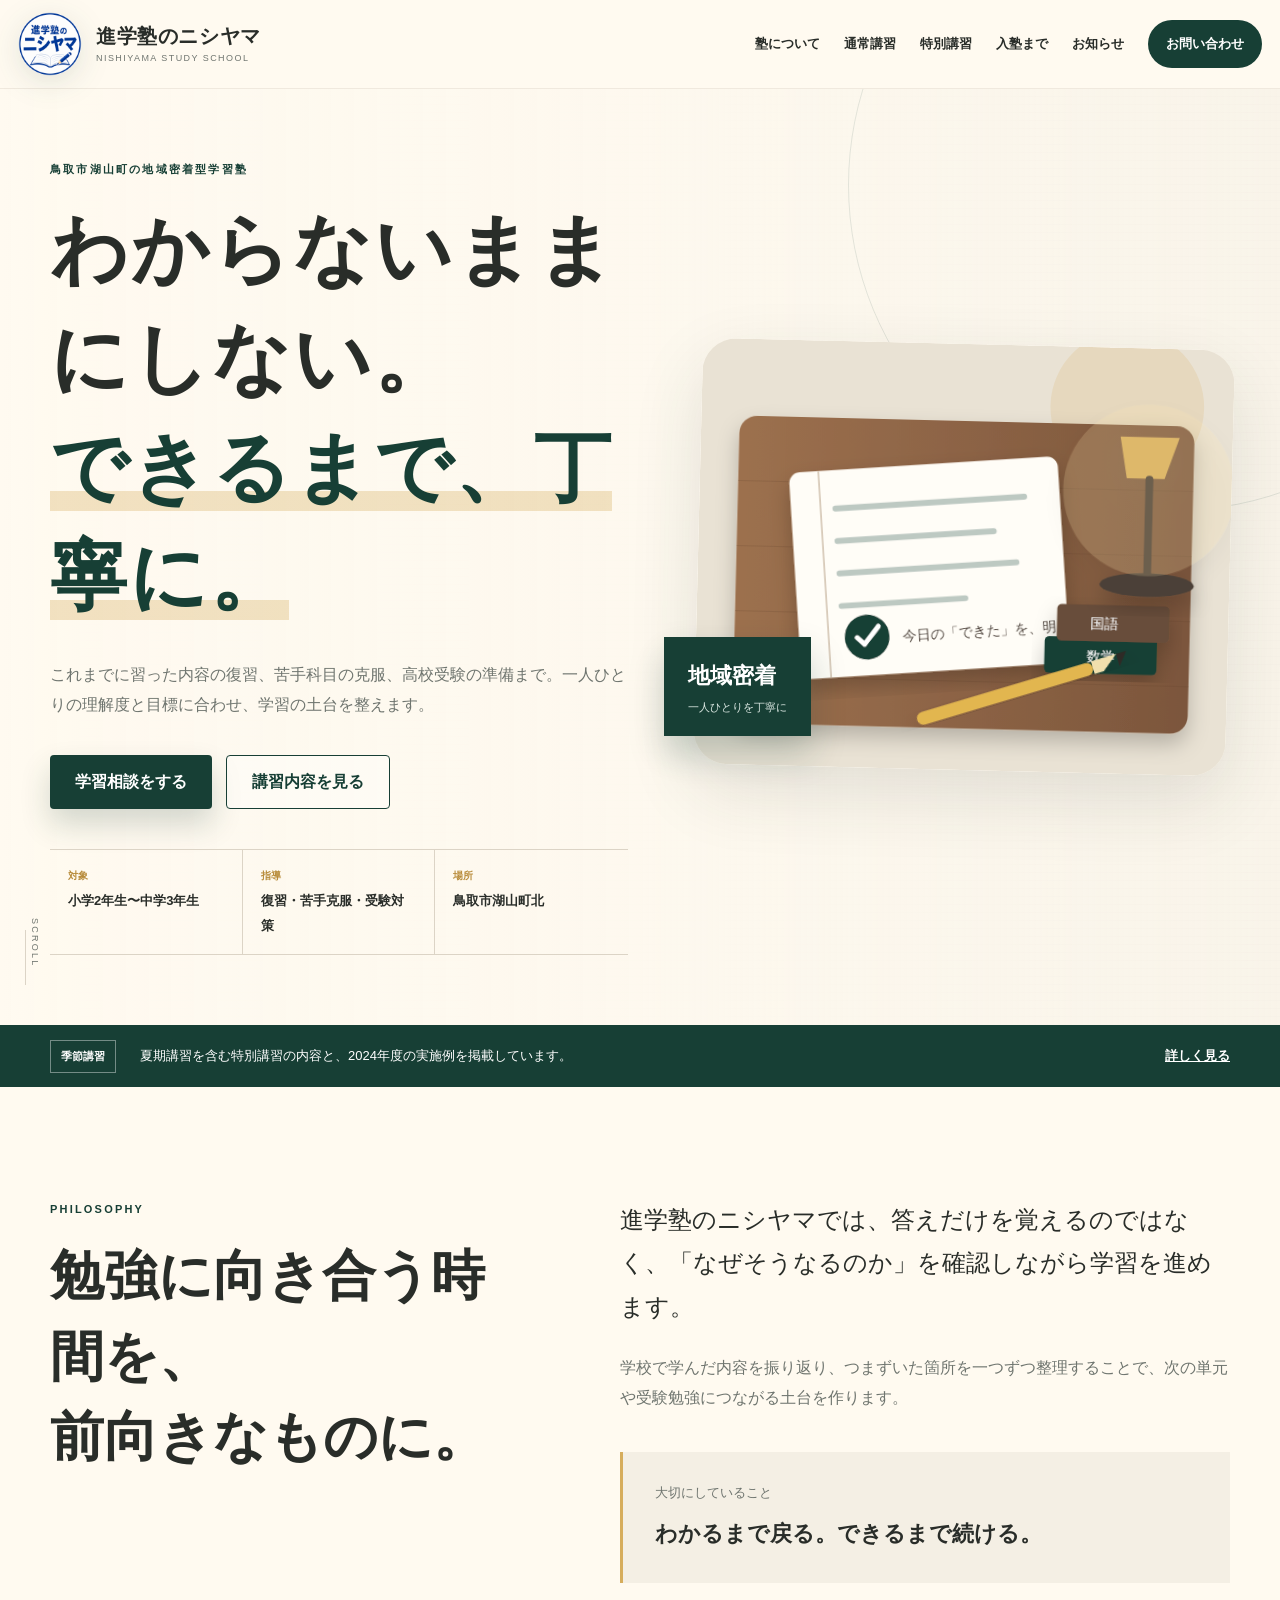
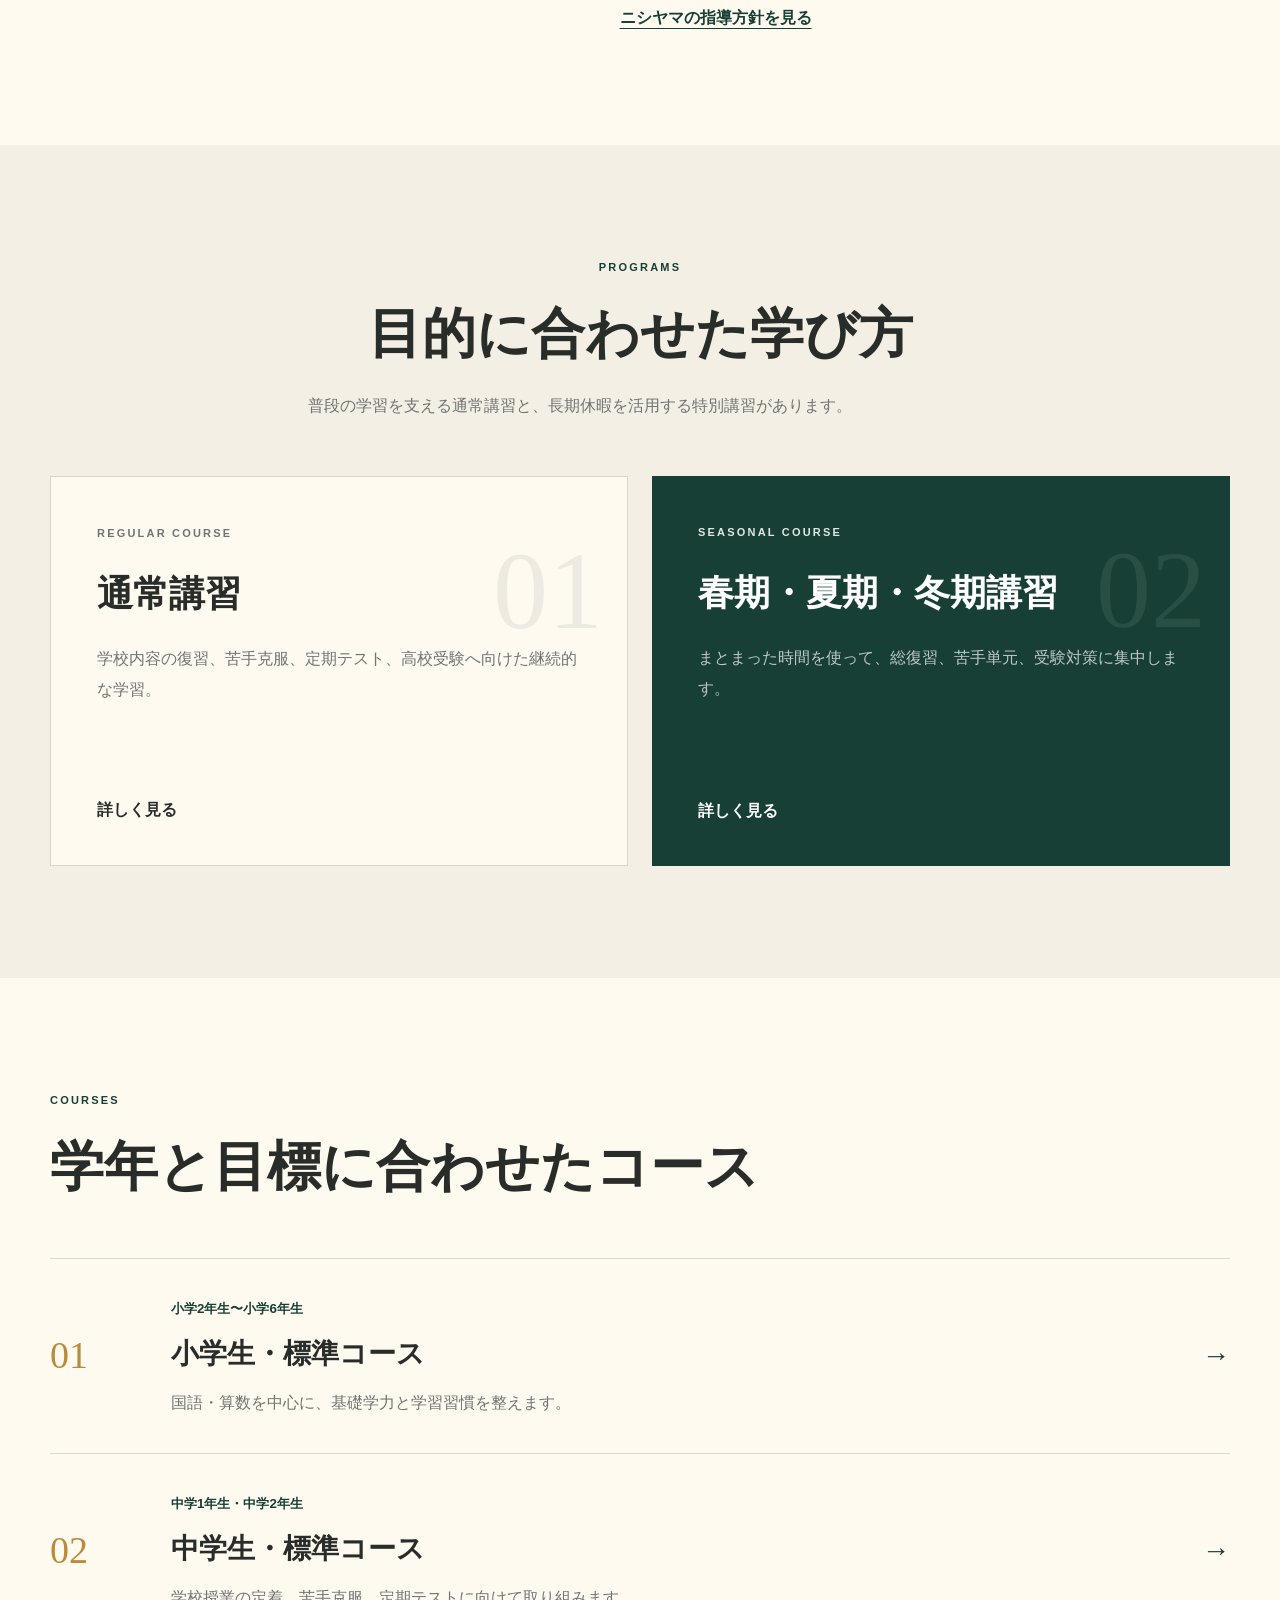
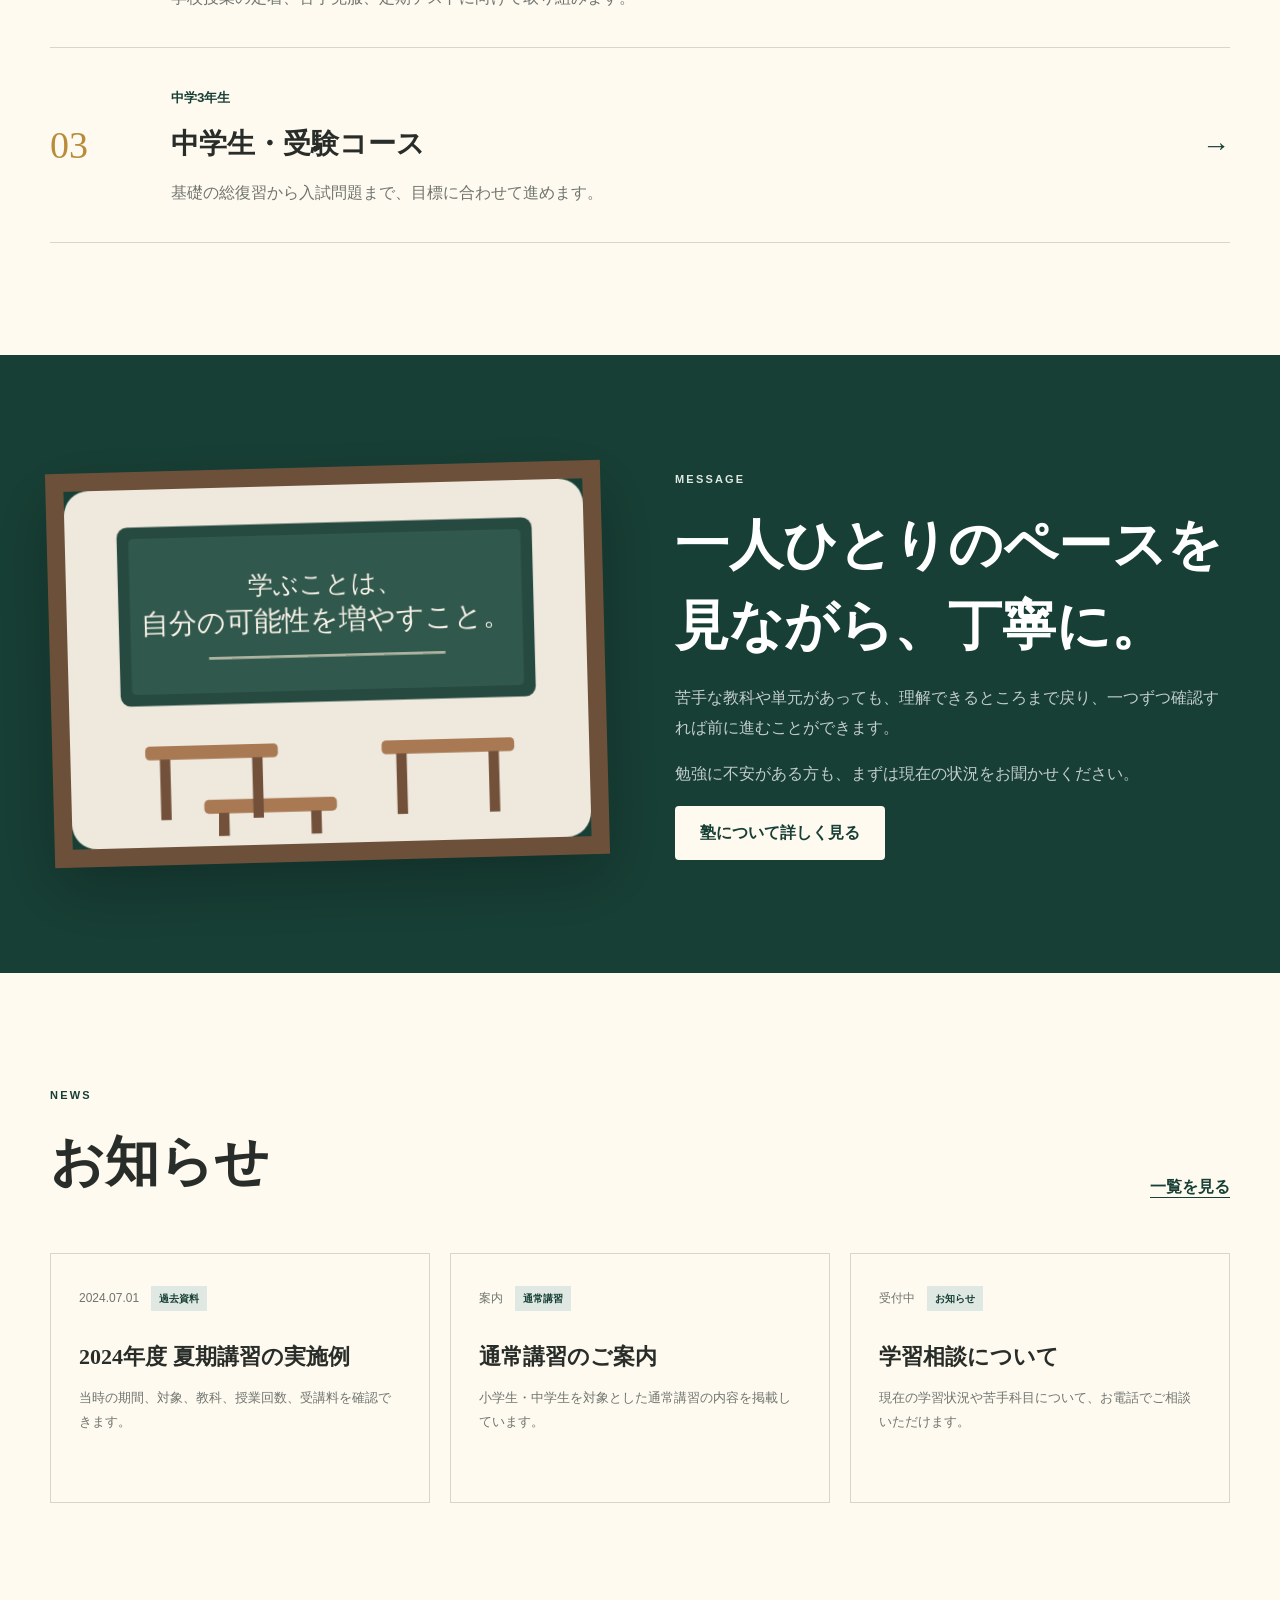
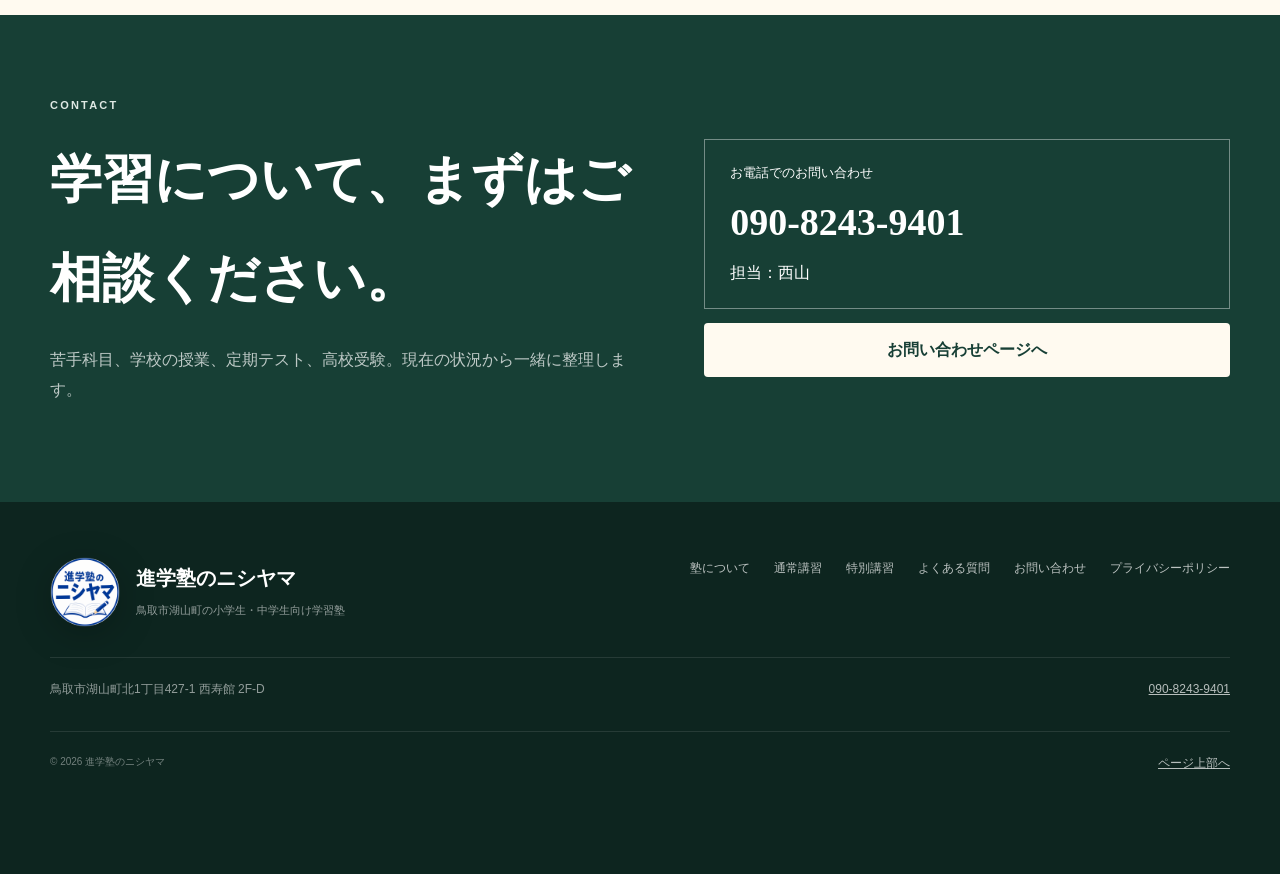
==== index.html @ 742a85f5 "Add Nishiyama preview site" ====
<!doctype html>
    <html lang="ja">
    <head>
      <meta charset="utf-8">
      <meta name="viewport" content="width=device-width, initial-scale=1">
      <meta name="description" content="鳥取市湖山町の小学生・中学生向け学習塾。学校の復習、苦手克服、定期テスト、高校受験対策を丁寧にサポートします。">
      <meta name="theme-color" content="#173f35">
      <meta property="og:type" content="website">
      <meta property="og:title" content="進学塾のニシヤマ｜鳥取市湖山町の小学生・中学生向け学習塾">
      <meta property="og:description" content="鳥取市湖山町の小学生・中学生向け学習塾。学校の復習、苦手克服、定期テスト、高校受験対策を丁寧にサポートします。">
      <meta property="og:image" content="assets/img/ogp.svg">
      <meta property="og:locale" content="ja_JP">
      <title>進学塾のニシヤマ｜鳥取市湖山町の小学生・中学生向け学習塾</title>
      <link rel="icon" href="assets/img/favicon.png" type="image/png">
      <link rel="apple-touch-icon" href="assets/img/apple-touch-icon.png">
      <link rel="stylesheet" href="assets/css/style.css">

      <script type="application/ld+json">{"@context": "https://schema.org", "@type": "EducationalOrganization", "name": "進学塾のニシヤマ", "telephone": "+81-90-8243-9401", "address": {"@type": "PostalAddress", "addressLocality": "鳥取市", "streetAddress": "湖山町北1丁目427-1 西寿館 2F-D", "addressCountry": "JP"}, "areaServed": "鳥取県鳥取市", "description": "鳥取市湖山町の小学生・中学生向け地域密着型学習塾"}</script>
      <script src="assets/js/script.js" defer></script>
    </head>
    <body class="" data-page="home">
      <a class="skip-link" href="#main">本文へ移動</a>
      <div class="site-loader" aria-hidden="true"><span>西</span></div>

      <header class="site-header">
        <div class="header-shell">
          <a class="brand" href="index.html" aria-label="進学塾のニシヤマ ホーム">
            <img class="brand-logo" src="assets/img/nishiyama-logo.png" alt="" width="64" height="64">
            <span class="brand-copy">
              <strong>進学塾のニシヤマ</strong>
              <small>NISHIYAMA STUDY SCHOOL</small>
            </span>
          </a>

          <button class="menu-toggle" type="button" aria-expanded="false" aria-controls="global-nav">
            <span></span><span></span><span></span>
            <span class="sr-only">メニューを開く</span>
          </button>

          <nav class="global-nav" id="global-nav" aria-label="メインメニュー">
            <a href="about.html">塾について</a>
<a href="regular.html">通常講習</a>
<a href="seasonal.html">特別講習</a>
<a href="flow.html">入塾まで</a>
<a href="news.html">お知らせ</a>
            <a class="nav-contact" href="contact.html">お問い合わせ</a>
          </nav>
        </div>
      </header>

      <main id="main">
        <section class="hero-home">
  <div class="shell hero-grid">
    <div class="hero-copy">
      <p class="overline hero-reveal">鳥取市湖山町の地域密着型学習塾</p>
      <h1 class="hero-reveal">わからないままにしない。<br><em>できるまで、丁寧に。</em></h1>
      <p class="hero-lead hero-reveal">これまでに習った内容の復習、苦手科目の克服、高校受験の準備まで。一人ひとりの理解度と目標に合わせ、学習の土台を整えます。</p>
      <div class="hero-actions hero-reveal">
        <a class="button button-primary" href="contact.html">学習相談をする</a>
        <a class="button button-ghost" href="regular.html">講習内容を見る</a>
      </div>
      <dl class="hero-facts hero-reveal">
        <div><dt>対象</dt><dd>小学2年生〜中学3年生</dd></div>
        <div><dt>指導</dt><dd>復習・苦手克服・受験対策</dd></div>
        <div><dt>場所</dt><dd>鳥取市湖山町北</dd></div>
      </dl>
    </div>
    <div class="hero-media hero-reveal">
      <img src="assets/img/hero-study.svg" alt="机の上にノート、教科書、鉛筆が並ぶ学習風景のイラスト">
      <div class="hero-badge"><strong>地域密着</strong><span>一人ひとりを丁寧に</span></div>
    </div>
  </div>
  <div class="hero-scroll">SCROLL</div>
</section>

<section class="announcement">
  <div class="shell announcement-inner">
    <span>季節講習</span>
    <p>夏期講習を含む特別講習の内容と、2024年度の実施例を掲載しています。</p>
    <a href="seasonal.html">詳しく見る</a>
  </div>
</section>

<section class="section">
  <div class="shell split-layout">
    <div class="section-heading sticky-heading reveal">
      <p class="overline">PHILOSOPHY</p>
      <h2>勉強に向き合う時間を、<br>前向きなものに。</h2>
    </div>
    <div class="prose reveal">
      <p class="lead-paragraph">進学塾のニシヤマでは、答えだけを覚えるのではなく、「なぜそうなるのか」を確認しながら学習を進めます。</p>
      <p>学校で学んだ内容を振り返り、つまずいた箇所を一つずつ整理することで、次の単元や受験勉強につながる土台を作ります。</p>
      <blockquote><small>大切にしていること</small><strong>わかるまで戻る。できるまで続ける。</strong></blockquote>
      <a class="text-link" href="about.html">ニシヤマの指導方針を見る</a>
    </div>
  </div>
</section>

<section class="section section-tint">
  <div class="shell">
    <div class="section-heading centered reveal">
      <p class="overline">PROGRAMS</p>
      <h2>目的に合わせた学び方</h2>
      <p>普段の学習を支える通常講習と、長期休暇を活用する特別講習があります。</p>
    </div>
    <div class="program-editorial">
      <a class="program-panel regular-panel reveal" href="regular.html">
        <span class="program-index">01</span>
        <p class="overline">REGULAR COURSE</p>
        <h3>通常講習</h3>
        <p>学校内容の復習、苦手克服、定期テスト、高校受験へ向けた継続的な学習。</p>
        <strong>詳しく見る</strong>
      </a>
      <a class="program-panel seasonal-panel reveal" href="seasonal.html">
        <span class="program-index">02</span>
        <p class="overline light">SEASONAL COURSE</p>
        <h3>春期・夏期・冬期講習</h3>
        <p>まとまった時間を使って、総復習、苦手単元、受験対策に集中します。</p>
        <strong>詳しく見る</strong>
      </a>
    </div>
  </div>
</section>

<section class="section">
  <div class="shell">
    <div class="section-heading reveal">
      <p class="overline">COURSES</p>
      <h2>学年と目標に合わせたコース</h2>
    </div>
    <div class="course-lines">
      <a class="course-line reveal" href="elementary.html">
        <span class="course-number">01</span>
        <div><small>小学2年生〜小学6年生</small><h3>小学生・標準コース</h3><p>国語・算数を中心に、基礎学力と学習習慣を整えます。</p></div>
        <span class="course-arrow">→</span>
      </a>
      <a class="course-line reveal" href="junior.html">
        <span class="course-number">02</span>
        <div><small>中学1年生・中学2年生</small><h3>中学生・標準コース</h3><p>学校授業の定着、苦手克服、定期テストに向けて取り組みます。</p></div>
        <span class="course-arrow">→</span>
      </a>
      <a class="course-line reveal" href="exam.html">
        <span class="course-number">03</span>
        <div><small>中学3年生</small><h3>中学生・受験コース</h3><p>基礎の総復習から入試問題まで、目標に合わせて進めます。</p></div>
        <span class="course-arrow">→</span>
      </a>
    </div>
  </div>
</section>

<section class="section section-forest">
  <div class="shell message-grid">
    <div class="message-image reveal"><img src="assets/img/classroom.svg" alt="黒板と机が並ぶ教室のイラスト"></div>
    <div class="message-copy reveal">
      <p class="overline light">MESSAGE</p>
      <h2>一人ひとりのペースを見ながら、丁寧に。</h2>
      <p>苦手な教科や単元があっても、理解できるところまで戻り、一つずつ確認すれば前に進むことができます。</p>
      <p>勉強に不安がある方も、まずは現在の状況をお聞かせください。</p>
      <a class="button button-paper" href="about.html">塾について詳しく見る</a>
    </div>
  </div>
</section>

<section class="section">
  <div class="shell">
    <div class="section-heading heading-row reveal">
      <div><p class="overline">NEWS</p><h2>お知らせ</h2></div>
      <a class="text-link" href="news.html">一覧を見る</a>
    </div>
    <div class="news-grid">
      <a class="news-card reveal" href="news-summer.html"><time>2024.07.01</time><span>過去資料</span><h3>2024年度 夏期講習の実施例</h3><p>当時の期間、対象、教科、授業回数、受講料を確認できます。</p></a>
      <a class="news-card reveal" href="regular.html"><time>案内</time><span>通常講習</span><h3>通常講習のご案内</h3><p>小学生・中学生を対象とした通常講習の内容を掲載しています。</p></a>
      <a class="news-card reveal" href="contact.html"><time>受付中</time><span>お知らせ</span><h3>学習相談について</h3><p>現在の学習状況や苦手科目について、お電話でご相談いただけます。</p></a>
    </div>
  </div>
</section>

      </main>

      <section class="site-cta">
        <div class="shell site-cta-inner reveal">
          <div>
            <p class="overline light">CONTACT</p>
            <h2>学習について、まずはご相談ください。</h2>
            <p>苦手科目、学校の授業、定期テスト、高校受験。現在の状況から一緒に整理します。</p>
          </div>
          <div class="site-cta-actions">
            <a class="phone-cta" href="tel:09082439401">
              <small>お電話でのお問い合わせ</small>
              <strong>090-8243-9401</strong>
              <span>担当：西山</span>
            </a>
            <a class="button button-paper" href="contact.html">お問い合わせページへ</a>
          </div>
        </div>
      </section>

      <footer class="site-footer">
        <div class="shell footer-main">
          <div class="footer-brand">
            <img class="brand-logo" src="assets/img/nishiyama-logo.png" alt="" width="64" height="64">
            <div>
              <strong>進学塾のニシヤマ</strong>
              <p>鳥取市湖山町の小学生・中学生向け学習塾</p>
            </div>
          </div>

      <nav class="footer-nav" aria-label="フッターメニュー">
        <a href="about.html">塾について</a>
        <a href="regular.html">通常講習</a>
        <a href="seasonal.html">特別講習</a>
        <a href="faq.html">よくある質問</a>
        <a href="contact.html">お問い合わせ</a>
        <a href="privacy.html">プライバシーポリシー</a>
      </nav>

        </div>
        <div class="shell footer-info">
          <address>鳥取市湖山町北1丁目427-1 西寿館 2F-D</address>
          <a href="tel:09082439401">090-8243-9401</a>
        </div>
        <div class="shell footer-bottom">
          <small>&copy; <span data-current-year></span> 進学塾のニシヤマ</small>
          <a href="#main">ページ上部へ</a>
        </div>
      </footer>

      <div class="mobile-bar">
        <a href="tel:09082439401"><span>電話相談</span><strong>090-8243-9401</strong></a>
        <a href="contact.html">お問い合わせ</a>
      </div>
    </body>
    </html>
---- assets/css/style.css ----
:root{
  --forest:#173f35;--forest-2:#0f3029;--forest-soft:#dfe8e2;
  --ink:#292d29;--brown:#6e523c;--gold:#d6ad5c;--gold-deep:#b88c3b;
  --paper:#fffaf0;--paper-2:#f4efe4;--white:#fff;--muted:#6f756f;
  --line:#dcd4c6;--shadow:0 26px 70px rgba(38,47,40,.12);
  --shell:1180px;--radius:28px
}
*{box-sizing:border-box}
html{scroll-behavior:smooth}
body{margin:0;background:var(--paper);color:var(--ink);font-family:"Yu Gothic","Hiragino Kaku Gothic ProN","Noto Sans JP",sans-serif;line-height:1.9;-webkit-font-smoothing:antialiased}
body.is-menu-open{overflow:hidden}
a{color:inherit}
img{display:block;max-width:100%}
button,input,textarea,select{font:inherit}
.shell{width:min(calc(100% - 44px),var(--shell));margin-inline:auto}
.sr-only{position:absolute;width:1px;height:1px;overflow:hidden;clip:rect(0,0,0,0);white-space:nowrap}
.skip-link{position:fixed;top:-100px;left:20px;z-index:4000;padding:12px 18px;border-radius:8px;background:var(--forest);color:#fff}
.skip-link:focus{top:20px}
.site-loader{position:fixed;inset:0;z-index:5000;display:grid;place-items:center;background:var(--paper);transition:opacity .55s ease,visibility .55s ease}
.site-loader span{width:76px;height:76px;display:grid;place-items:center;border:1px solid var(--forest);border-radius:50%;font-family:"Yu Mincho",serif;font-size:32px;color:var(--forest);animation:pulse 1.2s infinite alternate}
body.is-loaded .site-loader{opacity:0;visibility:hidden}
@keyframes pulse{to{transform:scale(1.08);box-shadow:0 0 0 16px rgba(23,63,53,.07)}}
.site-header{position:sticky;top:0;z-index:2000;background:rgba(255,250,240,.92);border-bottom:1px solid rgba(110,82,60,.1);backdrop-filter:blur(18px)}
.site-header.is-scrolled{box-shadow:0 10px 35px rgba(38,47,40,.08)}
.header-shell{width:min(calc(100% - 36px),1320px);min-height:88px;margin:auto;display:flex;align-items:center;justify-content:space-between;gap:28px}
.brand{display:flex;align-items:center;gap:14px;text-decoration:none}
.brand-emblem{width:52px;height:52px;display:grid;place-items:center;border:1px solid var(--forest);border-radius:50%;background:var(--paper);font-family:"Yu Mincho",serif;font-size:24px;font-weight:700;color:var(--forest)}
.brand-copy{display:grid;line-height:1.3}
.brand-copy strong{font-family:"Yu Mincho",serif;font-size:20px;letter-spacing:.03em}
.brand-copy small{margin-top:4px;color:var(--muted);font-size:9px;letter-spacing:.16em}
.global-nav{display:flex;align-items:center;gap:24px}
.global-nav>a{position:relative;text-decoration:none;font-size:13px;font-weight:800}
.global-nav>a:not(.nav-contact)::after{content:"";position:absolute;left:0;right:0;bottom:-8px;height:1px;background:var(--gold);transform:scaleX(0);transition:.25s}
.global-nav>a:hover::after,.global-nav>a.is-current::after{transform:scaleX(1)}
.nav-contact{padding:12px 18px;background:var(--forest);color:#fff;border-radius:999px}
.menu-toggle{display:none;width:48px;height:48px;padding:11px;border:1px solid var(--line);border-radius:50%;background:transparent}
.menu-toggle span:not(.sr-only){display:block;height:1px;margin:6px 0;background:var(--forest);transition:.25s}
.overline{margin:0 0 16px;color:var(--forest);font-size:11px;font-weight:900;letter-spacing:.2em}
.overline.light{color:#dfe9e4}
.button{display:inline-flex;min-height:54px;align-items:center;justify-content:center;padding:0 25px;border:0;border-radius:4px;text-decoration:none;font-weight:900;cursor:pointer;transition:transform .2s ease,box-shadow .2s ease,background .2s ease}
.button:hover{transform:translateY(-2px)}
.button-primary{background:var(--forest);color:#fff;box-shadow:0 15px 30px rgba(23,63,53,.19)}
.button-ghost{border:1px solid var(--forest);background:rgba(255,255,255,.35);color:var(--forest)}
.button-paper{background:var(--paper);color:var(--forest)}
.text-link{display:inline-block;margin-top:20px;color:var(--forest);font-weight:900;text-underline-offset:5px}
.hero-home{position:relative;overflow:hidden;background:linear-gradient(90deg,rgba(255,250,240,.99),rgba(255,250,240,.88) 50%,rgba(255,250,240,.45)),repeating-linear-gradient(0deg,rgba(110,82,60,.025) 0 1px,transparent 1px 8px),var(--paper-2)}
.hero-home::before{content:"";position:absolute;right:-220px;top:-230px;width:650px;height:650px;border:1px solid rgba(23,63,53,.11);border-radius:50%}
.hero-grid{min-height:calc(100vh - 88px);display:grid;grid-template-columns:1fr .92fr;align-items:center;gap:70px;padding:70px 0}
.hero-copy h1{margin:0;font-family:"Yu Mincho","Hiragino Mincho ProN",serif;font-size:clamp(48px,6vw,78px);font-weight:600;line-height:1.42;letter-spacing:.025em}
.hero-copy h1 em{font-style:normal;color:var(--forest);background:linear-gradient(transparent 76%,rgba(214,173,92,.32) 76%)}
.hero-lead{max-width:680px;margin:28px 0 0;color:var(--muted);font-size:16px}
.hero-actions{display:flex;flex-wrap:wrap;gap:14px;margin-top:34px}
.hero-facts{display:grid;grid-template-columns:repeat(3,1fr);margin:40px 0 0;border-block:1px solid var(--line)}
.hero-facts div{padding:16px 18px;border-right:1px solid var(--line)}
.hero-facts div:last-child{border-right:0}
.hero-facts dt{color:var(--gold-deep);font-size:10px;font-weight:900}
.hero-facts dd{margin:4px 0 0;font-size:13px;font-weight:800}
.hero-media{position:relative}
.hero-media img{width:100%;border-radius:34px;box-shadow:var(--shadow);transform:rotate(1.4deg)}
.hero-badge{position:absolute;left:-34px;bottom:34px;display:grid;padding:18px 24px;background:var(--forest);color:#fff;box-shadow:0 18px 35px rgba(23,63,53,.22)}
.hero-badge strong{font-family:"Yu Mincho",serif;font-size:22px}
.hero-badge span{color:#dce8e3;font-size:11px}
.hero-scroll{position:absolute;left:25px;bottom:28px;font-size:9px;letter-spacing:.25em;writing-mode:vertical-rl;color:var(--muted)}
.hero-scroll::after{content:"";display:block;width:1px;height:55px;margin:12px auto;background:var(--line)}
.hero-reveal{opacity:0;transform:translateY(24px);animation:heroIn .75s forwards}
.hero-reveal:nth-child(2){animation-delay:.12s}.hero-reveal:nth-child(3){animation-delay:.22s}.hero-reveal:nth-child(4){animation-delay:.32s}.hero-reveal:nth-child(5){animation-delay:.42s}
@keyframes heroIn{to{opacity:1;transform:none}}
.announcement{background:var(--forest);color:#fff}
.announcement-inner{min-height:62px;display:grid;grid-template-columns:auto 1fr auto;align-items:center;gap:24px}
.announcement span{padding:5px 10px;border:1px solid rgba(255,255,255,.4);font-size:11px;font-weight:900}
.announcement p{margin:0;font-size:13px}.announcement a{color:#fff;font-size:13px;font-weight:900}
.section{padding:112px 0}
.section-tint{background:var(--paper-2)}
.section-paper{background:#f8f2e8}
.section-forest{background:var(--forest);color:#fff}
.section-heading{margin-bottom:50px}
.section-heading h2,.message-copy h2,.summer-grid h2,.notice-panel h2,.note-panel h2,.profile-copy h2{margin:0;font-family:"Yu Mincho",serif;font-size:clamp(34px,4.2vw,54px);font-weight:600;line-height:1.5}
.section-heading>p:last-child{max-width:660px;color:var(--muted)}
.section-heading.centered{max-width:780px;margin:0 auto 55px;text-align:center}
.section-heading.heading-row{display:flex;align-items:end;justify-content:space-between}
.split-layout{display:grid;grid-template-columns:.88fr 1.12fr;gap:90px}
.sticky-heading{position:sticky;top:135px;align-self:start}
.prose{color:var(--muted)}
.prose .lead-paragraph{margin-top:0;color:var(--ink);font-family:"Yu Mincho",serif;font-size:24px;line-height:1.8}
.prose blockquote{margin:38px 0 0;padding:28px 32px;border-left:3px solid var(--gold);background:var(--paper-2)}
.prose blockquote small,.prose blockquote strong{display:block}.prose blockquote strong{margin-top:8px;color:var(--ink);font-family:"Yu Mincho",serif;font-size:22px}
.program-editorial{display:grid;grid-template-columns:1fr 1fr;gap:24px}
.program-panel{position:relative;min-height:390px;padding:46px;overflow:hidden;text-decoration:none;transition:.3s}
.program-panel:hover{transform:translateY(-7px);box-shadow:var(--shadow)}
.regular-panel{border:1px solid var(--line);background:var(--paper)}
.seasonal-panel{background:var(--forest);color:#fff}
.program-panel .program-index{position:absolute;right:24px;top:10px;color:rgba(23,63,53,.08);font-family:Georgia,serif;font-size:110px}
.seasonal-panel .program-index{color:rgba(255,255,255,.08)}
.program-panel h3{margin:12px 0 16px;font-family:"Yu Mincho",serif;font-size:36px}
.program-panel p{max-width:480px;color:var(--muted)}
.seasonal-panel p{color:rgba(255,255,255,.72)}
.program-panel strong{position:absolute;left:46px;bottom:40px}
.course-lines{border-top:1px solid var(--line)}
.course-line{display:grid;grid-template-columns:95px 1fr auto;gap:26px;align-items:center;padding:34px 0;border-bottom:1px solid var(--line);text-decoration:none;transition:.25s}
.course-line:hover{padding-left:18px;background:linear-gradient(90deg,rgba(23,63,53,.04),transparent)}
.course-number{color:var(--gold-deep);font-family:Georgia,serif;font-size:38px}
.course-line small{color:var(--forest);font-weight:900}.course-line h3{margin:4px 0 8px;font-family:"Yu Mincho",serif;font-size:28px}.course-line p{margin:0;color:var(--muted)}.course-arrow{font-size:28px;color:var(--forest)}
.message-grid{display:grid;grid-template-columns:1fr 1fr;gap:70px;align-items:center}
.message-image img{border:18px solid #6d503a;box-shadow:0 24px 60px rgba(0,0,0,.24);transform:rotate(-1.5deg)}
.message-copy p{color:rgba(255,255,255,.74)}
.news-grid{display:grid;grid-template-columns:repeat(3,1fr);gap:20px}
.news-card{min-height:250px;padding:28px;border:1px solid var(--line);background:var(--paper);text-decoration:none;transition:.25s}
.news-card:hover{transform:translateY(-5px);box-shadow:0 20px 45px rgba(38,47,40,.09)}
.news-card time{color:var(--muted);font-size:12px}.news-card>span{display:inline-block;margin-left:12px;padding:3px 8px;background:var(--forest-soft);color:var(--forest);font-size:10px;font-weight:900}.news-card h3{margin:24px 0 8px;font-family:"Yu Mincho",serif;font-size:22px}.news-card p{margin:0;color:var(--muted);font-size:13px}
.page-hero{overflow:hidden;background:linear-gradient(135deg,var(--paper-2),#e7eee9);border-bottom:1px solid var(--line)}
.page-hero-grid{min-height:420px;display:grid;grid-template-columns:1fr .65fr;align-items:center;gap:60px}
.page-hero h1{margin:0;font-family:"Yu Mincho",serif;font-size:clamp(50px,6.5vw,82px);font-weight:600;line-height:1.25}
.page-hero p:last-child{color:var(--muted)}
.page-hero-mark{justify-self:center;width:190px;height:190px;display:grid;place-items:center;border:1px solid var(--forest);border-radius:50%;font-family:"Yu Mincho",serif;font-size:88px;color:var(--forest)}
.page-hero-number{justify-self:end;color:rgba(23,63,53,.1);font-family:Georgia,serif;font-size:200px;line-height:1}
.page-hero-image{width:100%;max-height:330px;object-fit:cover;border-radius:28px;box-shadow:var(--shadow)}
.compact-hero .page-hero-grid{min-height:340px}
.value-grid{display:grid;grid-template-columns:repeat(3,1fr);gap:20px}
.value-card{min-height:310px;padding:34px;border:1px solid var(--line);background:var(--paper)}
.value-card span{color:var(--gold);font-family:Georgia,serif;font-size:42px}.value-card h3{font-family:"Yu Mincho",serif;font-size:24px}.value-card p{color:var(--muted)}
.profile-layout{display:grid;grid-template-columns:.78fr 1.22fr;gap:80px;align-items:center}
.profile-visual{min-height:420px;display:flex;flex-direction:column;align-items:center;justify-content:center;background:var(--forest);color:#fff}
.profile-emblem{width:150px;height:150px;display:grid;place-items:center;border:1px solid var(--gold);border-radius:50%;font-family:"Yu Mincho",serif;font-size:70px}
.profile-visual p{margin:24px 0 0;color:#dfe9e4}.profile-visual h2{margin:4px 0;font-family:"Yu Mincho",serif;font-size:32px}
.profile-copy p{color:var(--muted)}
.info-table{margin:0;border-top:1px solid var(--line)}
.info-table>div{display:grid;grid-template-columns:190px 1fr;padding:20px 10px;border-bottom:1px solid var(--line)}
.info-table dt{color:var(--forest);font-weight:900}.info-table dd{margin:0}.info-table a{color:var(--forest)}
.detail-course-grid{display:grid;grid-template-columns:repeat(3,1fr);gap:20px}
.detail-course{min-height:340px;padding:34px;border:1px solid var(--line);background:var(--paper);text-decoration:none;transition:.25s}
.detail-course:hover{transform:translateY(-6px);box-shadow:var(--shadow)}
.detail-course small{color:var(--gold-deep);font-weight:900}.detail-course h3{font-family:"Yu Mincho",serif;font-size:28px}.detail-course p{color:var(--muted)}.detail-course span{display:block;margin-top:35px;color:var(--forest);font-weight:900}
.step-grid{display:grid;grid-template-columns:repeat(4,1fr);border-block:1px solid var(--line)}
.step-card{padding:30px 26px;border-right:1px solid var(--line)}
.step-card:last-child{border-right:0}.step-card span{color:var(--gold-deep);font-family:Georgia,serif;font-size:32px}.step-card h3{font-family:"Yu Mincho",serif}.step-card p{color:var(--muted);font-size:13px}
.note-panel,.notice-panel{display:grid;grid-template-columns:1fr 1.2fr auto;gap:36px;align-items:center;padding:42px;background:var(--paper);box-shadow:var(--shadow)}
.note-panel h2,.notice-panel h2{font-size:34px}.note-panel p,.notice-panel p{color:var(--muted)}
.season-list{border-top:1px solid var(--line)}
.season-block{display:grid;grid-template-columns:.8fr 1.2fr;gap:70px;padding:52px 0;border-bottom:1px solid var(--line)}
.season-block h2{margin:0;font-family:"Yu Mincho",serif;font-size:42px}.season-block p,.season-block ul{color:var(--muted)}
.summer-focus{background:#f6eed9}
.summer-grid{display:grid;grid-template-columns:.9fr 1.1fr;gap:70px}
.summer-grid p{color:var(--muted)}
.summer-points{display:grid;gap:14px}
.summer-points article{display:grid;grid-template-columns:64px 1fr;gap:20px;padding:22px;background:rgba(255,255,255,.68);border:1px solid rgba(214,173,92,.27)}
.summer-points span{color:var(--gold-deep);font-family:Georgia,serif;font-size:30px}.summer-points h3{margin:0;color:var(--forest);font-family:"Yu Mincho",serif}.summer-points p{margin:4px 0 0}
.check-list{padding:0;margin:30px 0;list-style:none}.check-list li{padding:13px 0;border-bottom:1px solid var(--line)}.check-list li::before{content:"✓";margin-right:12px;color:var(--gold-deep);font-weight:900}
.focus-list{border-top:1px solid var(--line)}
.focus-item{display:grid;grid-template-columns:95px 1fr;gap:30px;padding:32px 0;border-bottom:1px solid var(--line)}
.focus-item>span{color:var(--gold-deep);font-family:Georgia,serif;font-size:36px}.focus-item h3{margin:0;font-family:"Yu Mincho",serif;font-size:25px}.focus-item p{margin:8px 0 0;color:var(--muted)}
.schedule-layout{display:grid;grid-template-columns:.65fr 1.35fr;gap:80px}
.lesson-flow{padding:0;margin:0;list-style:none;border-top:1px solid var(--line)}
.lesson-flow li{display:grid;grid-template-columns:70px 1fr;gap:24px;padding:25px 0;border-bottom:1px solid var(--line)}
.lesson-flow span{color:var(--gold-deep);font-family:Georgia,serif;font-size:27px}.lesson-flow h3{margin:0;font-family:"Yu Mincho",serif}.lesson-flow p{margin:5px 0 0;color:var(--muted)}
.flow-timeline{border-left:1px solid var(--line);margin-left:70px}
.timeline-item{position:relative;display:grid;grid-template-columns:120px 1fr;gap:35px;padding:20px 0 70px}
.timeline-item>span{position:absolute;left:-47px;top:15px;width:92px;height:92px;display:grid;place-items:center;border-radius:50%;background:var(--paper);border:1px solid var(--forest);color:var(--forest);font-family:Georgia,serif;font-size:28px}
.timeline-item>div{grid-column:2}.timeline-item h2{margin:0;font-family:"Yu Mincho",serif;font-size:38px}.timeline-item p{color:var(--muted)}
.check-panel{padding:34px;background:var(--paper);box-shadow:var(--shadow)}.check-panel ul{display:grid;grid-template-columns:1fr 1fr;gap:12px;padding:0;list-style:none}.check-panel li::before{content:"□";margin-right:10px;color:var(--gold-deep)}.check-panel p{color:var(--muted)}
.faq-layout{display:grid;grid-template-columns:.72fr 1.28fr;gap:80px}
.faq-list{display:grid;gap:14px}
.faq-item{border:1px solid var(--line);background:var(--paper)}
.faq-item summary{position:relative;padding:22px 62px 22px 25px;color:var(--forest);font-weight:900;cursor:pointer;list-style:none}
.faq-item summary::-webkit-details-marker{display:none}.faq-item summary::after{content:"＋";position:absolute;right:24px;top:50%;transform:translateY(-50%);font-size:24px}.faq-item[open] summary::after{content:"−"}
.faq-item div{padding:0 25px 22px;color:var(--muted)}
.news-list{border-top:1px solid var(--line)}
.news-row{display:grid;grid-template-columns:120px 100px 1fr auto;gap:24px;align-items:center;padding:30px 12px;border-bottom:1px solid var(--line);text-decoration:none}
.news-row time{color:var(--muted);font-size:12px}.news-row>span{padding:4px 8px;background:var(--forest-soft);color:var(--forest);font-size:10px;font-weight:900;text-align:center}.news-row h2{margin:0;font-family:"Yu Mincho",serif;font-size:24px}.news-row p{margin:5px 0 0;color:var(--muted);font-size:13px}.news-row b{font-size:24px;color:var(--forest)}
.article-page{padding-bottom:100px}.article-header{padding:95px 0 55px;background:var(--paper-2)}.article-narrow{max-width:820px}.article-header h1{margin:0;font-family:"Yu Mincho",serif;font-size:clamp(44px,6vw,68px)}.article-meta{display:flex;gap:14px;margin-top:22px;color:var(--muted);font-size:12px}.article-meta span{padding:3px 8px;background:var(--forest-soft);color:var(--forest);font-weight:900}.article-body{padding-top:55px}.article-hero-image{width:100%;border-radius:24px}.article-lead{font-family:"Yu Mincho",serif;font-size:25px;line-height:1.8}.article-body h2{margin-top:55px;font-family:"Yu Mincho",serif;font-size:30px}.article-body p,.article-body li{color:var(--muted)}.article-cta{margin:55px 0;padding:34px;background:var(--paper-2);text-align:center}.article-cta p{color:var(--ink);font-family:"Yu Mincho",serif;font-size:22px}.back-link{color:var(--forest);font-weight:900}
.contact-page-grid{display:grid;grid-template-columns:.85fr 1.15fr;gap:80px}
.contact-info h2{font-family:"Yu Mincho",serif;font-size:38px}.contact-info>p{color:var(--muted)}
.large-phone{display:block;margin-top:30px;padding:25px;border:1px solid var(--forest);text-decoration:none}.large-phone small,.large-phone strong{display:block}.large-phone strong{font-family:Georgia,serif;font-size:46px;color:var(--forest)}
.contact-address{margin-top:35px;padding:25px;background:var(--paper-2)}.contact-address span{color:var(--forest);font-weight:900}.contact-address p{margin:8px 0}.contact-address a{color:var(--forest);font-size:13px;font-weight:900}
.form-panel{padding:38px;background:var(--paper);box-shadow:var(--shadow)}.form-notice{padding:12px 14px;background:#fff3cc;color:#705614;font-size:12px}.form-panel form{display:grid;gap:22px}.form-panel label{display:grid;gap:8px;font-weight:800}.form-panel label>span{margin-left:7px;color:#9b3f2c;font-size:10px}.form-panel input,.form-panel textarea,.form-panel select{width:100%;padding:14px;border:1px solid var(--line);background:#fff}.form-panel fieldset{border:1px solid var(--line);padding:18px}.form-panel legend{font-weight:900}.form-panel .radio{display:flex;align-items:center;gap:8px;margin:7px 0;font-weight:400}.form-panel .radio input{width:auto}.privacy-check{display:flex!important;grid-template-columns:auto 1fr;align-items:center}.privacy-check input{width:auto}.privacy-check span{margin:0!important;color:var(--ink)!important;font-size:13px!important}.form-status{margin:0;color:var(--forest);font-weight:800}
.legal-content h2{margin-top:45px;font-family:"Yu Mincho",serif}.legal-content p{color:var(--muted)}.legal-date{margin-top:60px}
.error-page{min-height:70vh;display:grid;place-items:center;text-align:center}.error-page h1{font-family:"Yu Mincho",serif;font-size:48px}
.site-cta{padding:80px 0;background:var(--forest);color:#fff}
.site-cta-inner{display:grid;grid-template-columns:1fr .9fr;gap:70px;align-items:center}
.site-cta h2{margin:0;font-family:"Yu Mincho",serif;font-size:clamp(34px,4.1vw,52px);font-weight:600}.site-cta p{color:rgba(255,255,255,.72)}
.site-cta-actions{display:grid;gap:14px}.phone-cta{display:block;padding:20px 25px;border:1px solid rgba(255,255,255,.4);color:#fff;text-decoration:none}.phone-cta small,.phone-cta strong,.phone-cta span{display:block}.phone-cta strong{font-family:Georgia,serif;font-size:38px}
.site-footer{padding:55px 0 100px;background:#0d251f;color:#fff}.footer-main{display:flex;align-items:flex-start;justify-content:space-between;gap:40px}.footer-brand{display:flex;gap:16px;align-items:center}.footer-brand strong{font-family:"Yu Mincho",serif;font-size:20px}.footer-brand p{margin:3px 0;color:rgba(255,255,255,.55);font-size:11px}.footer-brand .brand-emblem{border-color:#d6ad5c;background:transparent;color:#fff}
.footer-nav{display:flex;flex-wrap:wrap;justify-content:flex-end;gap:12px 24px;max-width:600px}.footer-nav a{color:rgba(255,255,255,.72);text-decoration:none;font-size:12px}.footer-info,.footer-bottom{display:flex;justify-content:space-between;gap:24px;margin-top:30px;padding-top:20px;border-top:1px solid rgba(255,255,255,.1);font-size:12px}.footer-info address{font-style:normal;color:rgba(255,255,255,.55)}.footer-info a,.footer-bottom a{color:rgba(255,255,255,.7)}
.footer-bottom{color:rgba(255,255,255,.42)}
.mobile-bar{display:none}
.reveal{opacity:0;transform:translateY(25px);transition:opacity .75s ease,transform .75s ease}
.reveal.is-visible{opacity:1;transform:none}
@media(max-width:1020px){
  .global-nav{gap:14px}.global-nav>a{font-size:11px}
  .hero-grid,.message-grid,.profile-layout,.contact-page-grid{gap:45px}
  .program-panel{padding:36px}.program-panel strong{left:36px}
  .detail-course-grid,.news-grid{gap:14px}
  .step-grid{grid-template-columns:repeat(2,1fr)}.step-card:nth-child(2){border-right:0}.step-card:nth-child(-n+2){border-bottom:1px solid var(--line)}
}
@media(max-width:820px){
  .header-shell{min-height:72px}.brand-emblem{width:44px;height:44px}.brand-copy strong{font-size:16px}.brand-copy small{display:none}
  .menu-toggle{display:block}.global-nav{position:fixed;inset:72px 0 auto;display:grid;gap:0;padding:10px 22px 25px;background:var(--paper);box-shadow:0 20px 45px rgba(38,47,40,.13);transform:translateY(-130%);transition:.3s}.global-nav.is-open{transform:none}.global-nav>a{padding:14px 5px;border-bottom:1px solid var(--line);font-size:13px}.nav-contact{margin-top:12px;text-align:center}
  .menu-toggle.is-open span:nth-child(1){transform:translateY(7px) rotate(45deg)}.menu-toggle.is-open span:nth-child(2){opacity:0}.menu-toggle.is-open span:nth-child(3){transform:translateY(-7px) rotate(-45deg)}
  .hero-grid,.split-layout,.message-grid,.profile-layout,.summer-grid,.schedule-layout,.faq-layout,.contact-page-grid,.site-cta-inner{grid-template-columns:1fr}
  .hero-grid{min-height:auto;padding:60px 0 85px}.hero-media{max-width:650px}.hero-badge{left:15px}.hero-scroll{display:none}.sticky-heading{position:static}
  .program-editorial,.detail-course-grid,.value-grid,.news-grid{grid-template-columns:1fr}
  .page-hero-grid{grid-template-columns:1fr;min-height:380px;padding:60px 0}.page-hero-mark,.page-hero-number{display:none}.page-hero-image{max-width:600px}
  .step-grid{grid-template-columns:1fr}.step-card{border-right:0;border-bottom:1px solid var(--line)}
  .note-panel,.notice-panel{grid-template-columns:1fr}.season-block{grid-template-columns:1fr;gap:20px}
  .flow-timeline{margin-left:45px}.timeline-item{grid-template-columns:80px 1fr}
  .site-cta-actions{max-width:520px}
}
@media(max-width:560px){
  .shell{width:min(calc(100% - 28px),var(--shell))}
  .section{padding:82px 0}
  .hero-copy h1{font-size:40px}.hero-lead{font-size:14px}.hero-actions{display:grid}.button{width:100%}
  .hero-facts{grid-template-columns:1fr}.hero-facts div{border-right:0;border-bottom:1px solid var(--line)}.hero-facts div:last-child{border-bottom:0}
  .announcement-inner{grid-template-columns:1fr auto;padding:12px 0}.announcement p{grid-column:1/-1;grid-row:2}
  .section-heading h2,.message-copy h2,.summer-grid h2,.profile-copy h2{font-size:32px}
  .program-panel{min-height:340px;padding:30px 24px}.program-panel strong{left:24px}
  .course-line{grid-template-columns:58px 1fr}.course-line .course-arrow{display:none}.course-line h3{font-size:24px}
  .profile-visual{min-height:340px}.info-table>div{grid-template-columns:1fr;gap:5px}
  .focus-item{grid-template-columns:60px 1fr}
  .timeline-item{display:block;padding-left:75px}.timeline-item>span{left:-35px;width:70px;height:70px}.timeline-item>div{grid-column:auto}.timeline-item h2{font-size:30px}
  .check-panel ul{grid-template-columns:1fr}
  .news-row{grid-template-columns:1fr auto;gap:8px}.news-row time,.news-row>span{grid-row:1}.news-row>div{grid-column:1/-1}.news-row b{display:none}
  .article-lead{font-size:21px}
  .form-panel{padding:26px 20px}.large-phone strong{font-size:32px}
  .footer-main,.footer-info,.footer-bottom{flex-direction:column}.footer-nav{justify-content:flex-start}
  .site-footer{padding-bottom:95px}
  .mobile-bar{position:fixed;left:0;right:0;bottom:0;z-index:2500;display:grid;grid-template-columns:1.2fr .8fr;padding:8px;border-top:1px solid var(--line);background:rgba(255,250,240,.97);backdrop-filter:blur(14px)}
  .mobile-bar a{min-height:50px;display:grid;place-items:center;text-decoration:none;font-size:12px;font-weight:900}.mobile-bar a:first-child{background:var(--forest);color:#fff;line-height:1.2}.mobile-bar a:first-child span,.mobile-bar a:first-child strong{display:block}.mobile-bar a:last-child{color:var(--forest)}
}
@media(prefers-reduced-motion:reduce){html{scroll-behavior:auto}*,*:before,*:after{animation-duration:.01ms!important;transition-duration:.01ms!important}.reveal{opacity:1;transform:none}}


/* Flyer-reflected content */
.source-note{
  display:grid;
  grid-template-columns:.8fr 1.2fr;
  gap:60px;
  padding:40px;
  border:1px solid var(--line);
  background:var(--paper-2)
}
.source-note h2{margin:0;font-family:"Yu Mincho",serif;font-size:34px;line-height:1.5}
.source-note ul{margin:0;padding-left:20px}
.source-note li{margin:9px 0}
.source-note p{color:var(--muted);font-size:13px}
.historical-course{background:#fffdf7}
.historical-alert{
  display:grid;
  grid-template-columns:190px 1fr;
  gap:24px;
  align-items:center;
  margin-bottom:28px;
  padding:20px 24px;
  border-left:5px solid #b65f3e;
  background:#fff0e8
}
.historical-alert strong{color:#8a3d26}
.historical-alert p{margin:0;color:#775447}
.historical-summary{margin-bottom:30px}
.historical-summary dl{display:grid;grid-template-columns:repeat(4,1fr);margin:0;border-block:1px solid var(--line)}
.historical-summary dl>div{padding:18px;border-right:1px solid var(--line)}
.historical-summary dl>div:last-child{border-right:0}
.historical-summary dt{color:var(--gold-deep);font-size:11px;font-weight:900}
.historical-summary dd{margin:5px 0 0;font-weight:800}
.table-scroll{overflow-x:auto;border:1px solid var(--line);background:#fff}
.course-table{width:100%;min-width:820px;border-collapse:collapse}
.course-table th,.course-table td{padding:16px 14px;border-right:1px solid var(--line);border-bottom:1px solid var(--line);text-align:left}
.course-table th:last-child,.course-table td:last-child{border-right:0}
.course-table tbody tr:last-child td{border-bottom:0}
.course-table th{background:var(--forest);color:#fff;font-size:12px}
.course-table td{font-size:13px}
.course-table td:first-child{font-weight:900;color:var(--forest)}
.historical-footnotes{margin-top:20px;padding:20px 24px;background:var(--paper-2)}
.historical-footnotes p{margin:6px 0;color:var(--muted);font-size:13px}
@media(max-width:820px){
  .source-note{grid-template-columns:1fr;gap:20px}
  .historical-summary dl{grid-template-columns:repeat(2,1fr)}
  .historical-summary dl>div:nth-child(2){border-right:0}
  .historical-summary dl>div:nth-child(-n+2){border-bottom:1px solid var(--line)}
}
@media(max-width:560px){
  .source-note{padding:26px 22px}
  .historical-alert{grid-template-columns:1fr;gap:6px}
  .historical-summary dl{grid-template-columns:1fr}
  .historical-summary dl>div{border-right:0;border-bottom:1px solid var(--line)}
  .historical-summary dl>div:last-child{border-bottom:0}
}


/* Nishiyama circular logo */
.brand-logo{
  width:64px;
  height:64px;
  flex:0 0 64px;
  object-fit:contain;
  border-radius:50%;
  filter:drop-shadow(0 7px 15px rgba(23,63,53,.12));
}
.footer-brand .brand-logo{
  width:70px;
  height:70px;
  flex-basis:70px;
  filter:drop-shadow(0 8px 18px rgba(0,0,0,.22));
}
@media(max-width:820px){
  .brand-logo{
    width:52px;
    height:52px;
    flex-basis:52px;
  }
}
@media(max-width:560px){
  .brand-logo{
    width:46px;
    height:46px;
    flex-basis:46px;
  }
  .footer-brand .brand-logo{
    width:58px;
    height:58px;
    flex-basis:58px;
  }
}
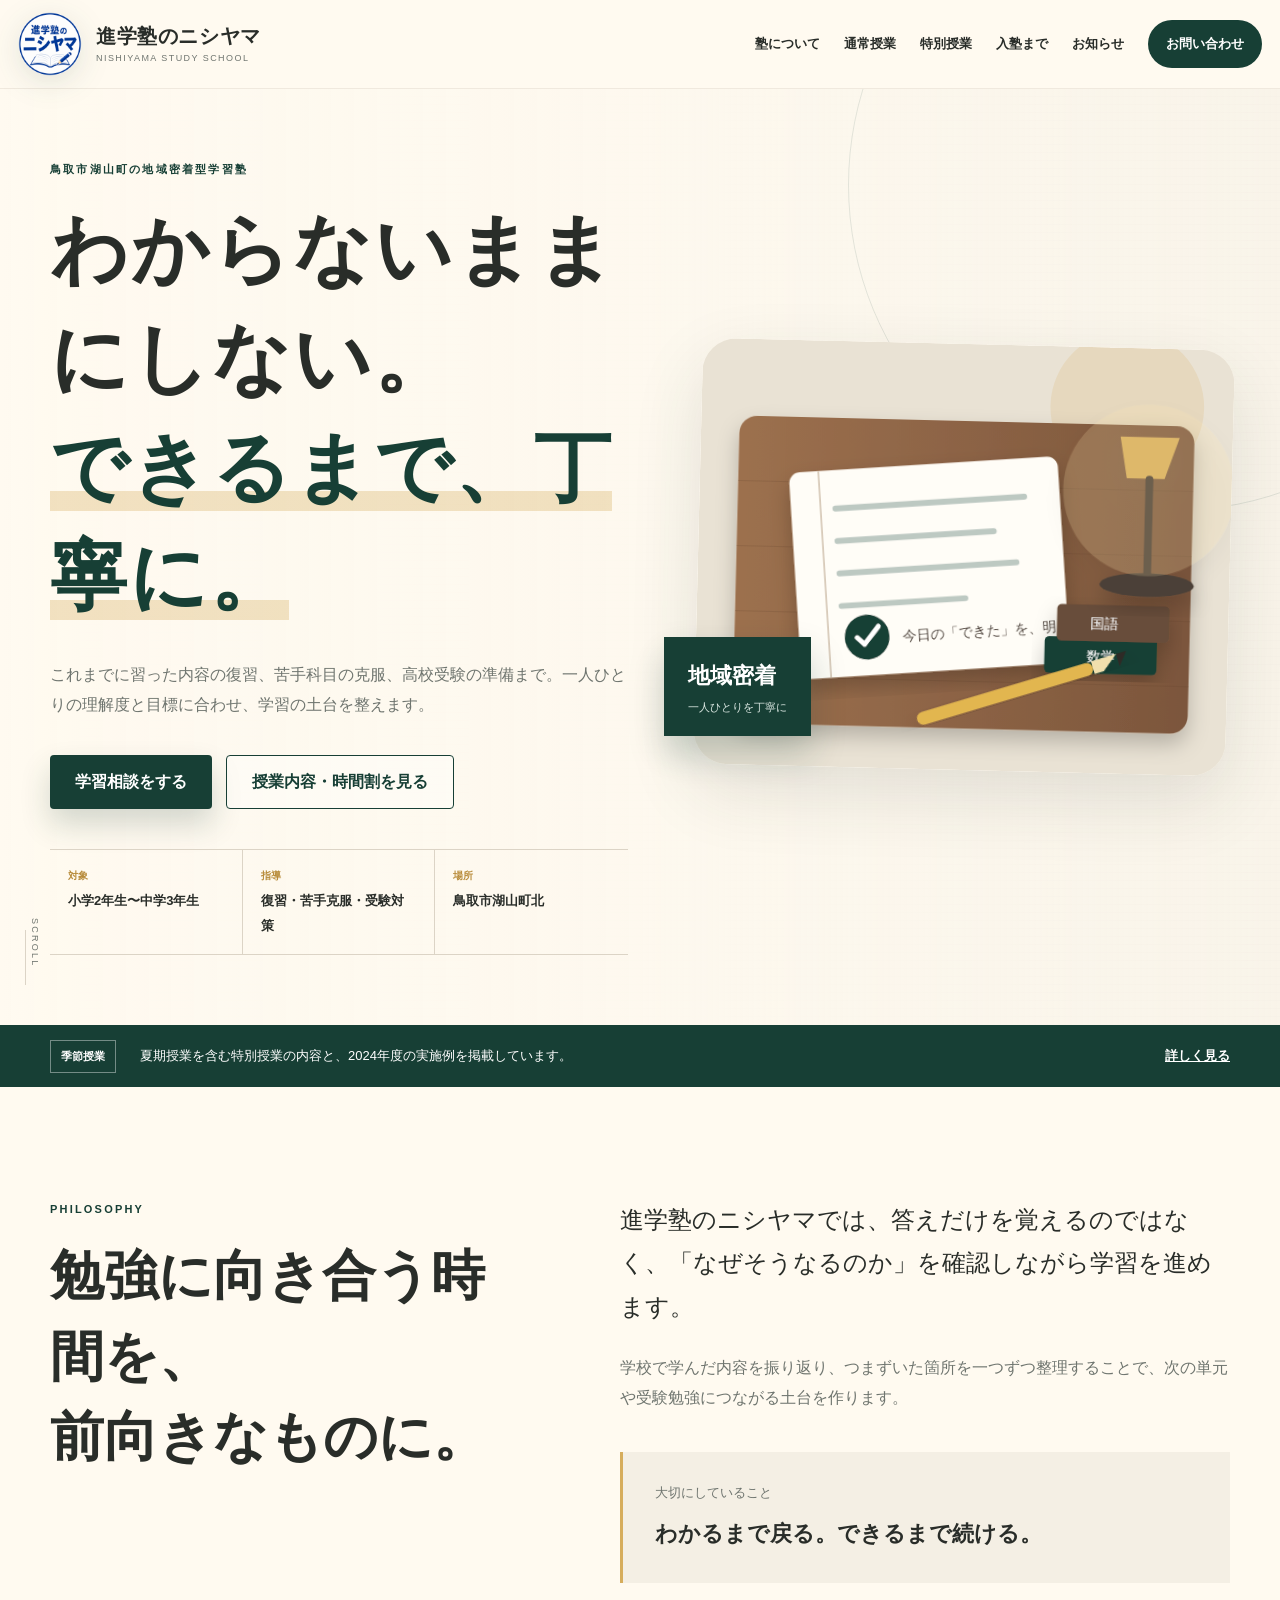
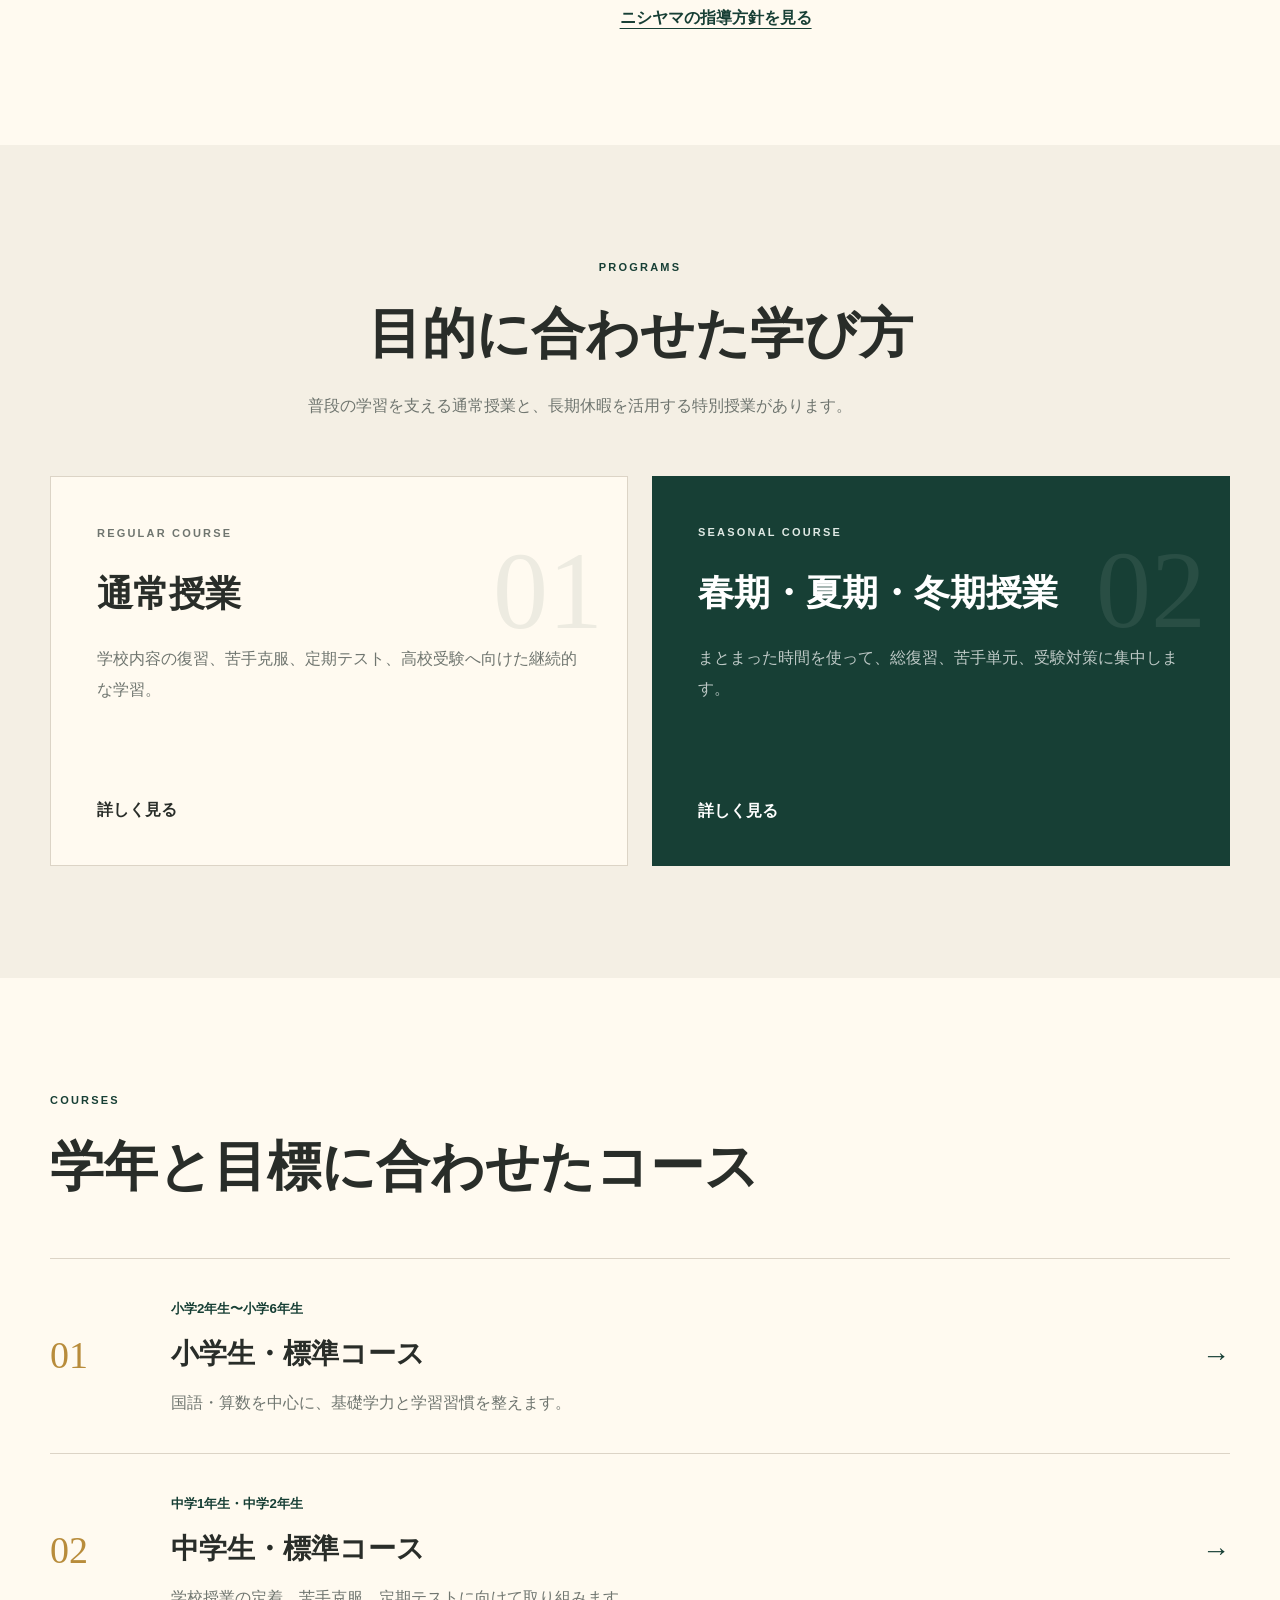
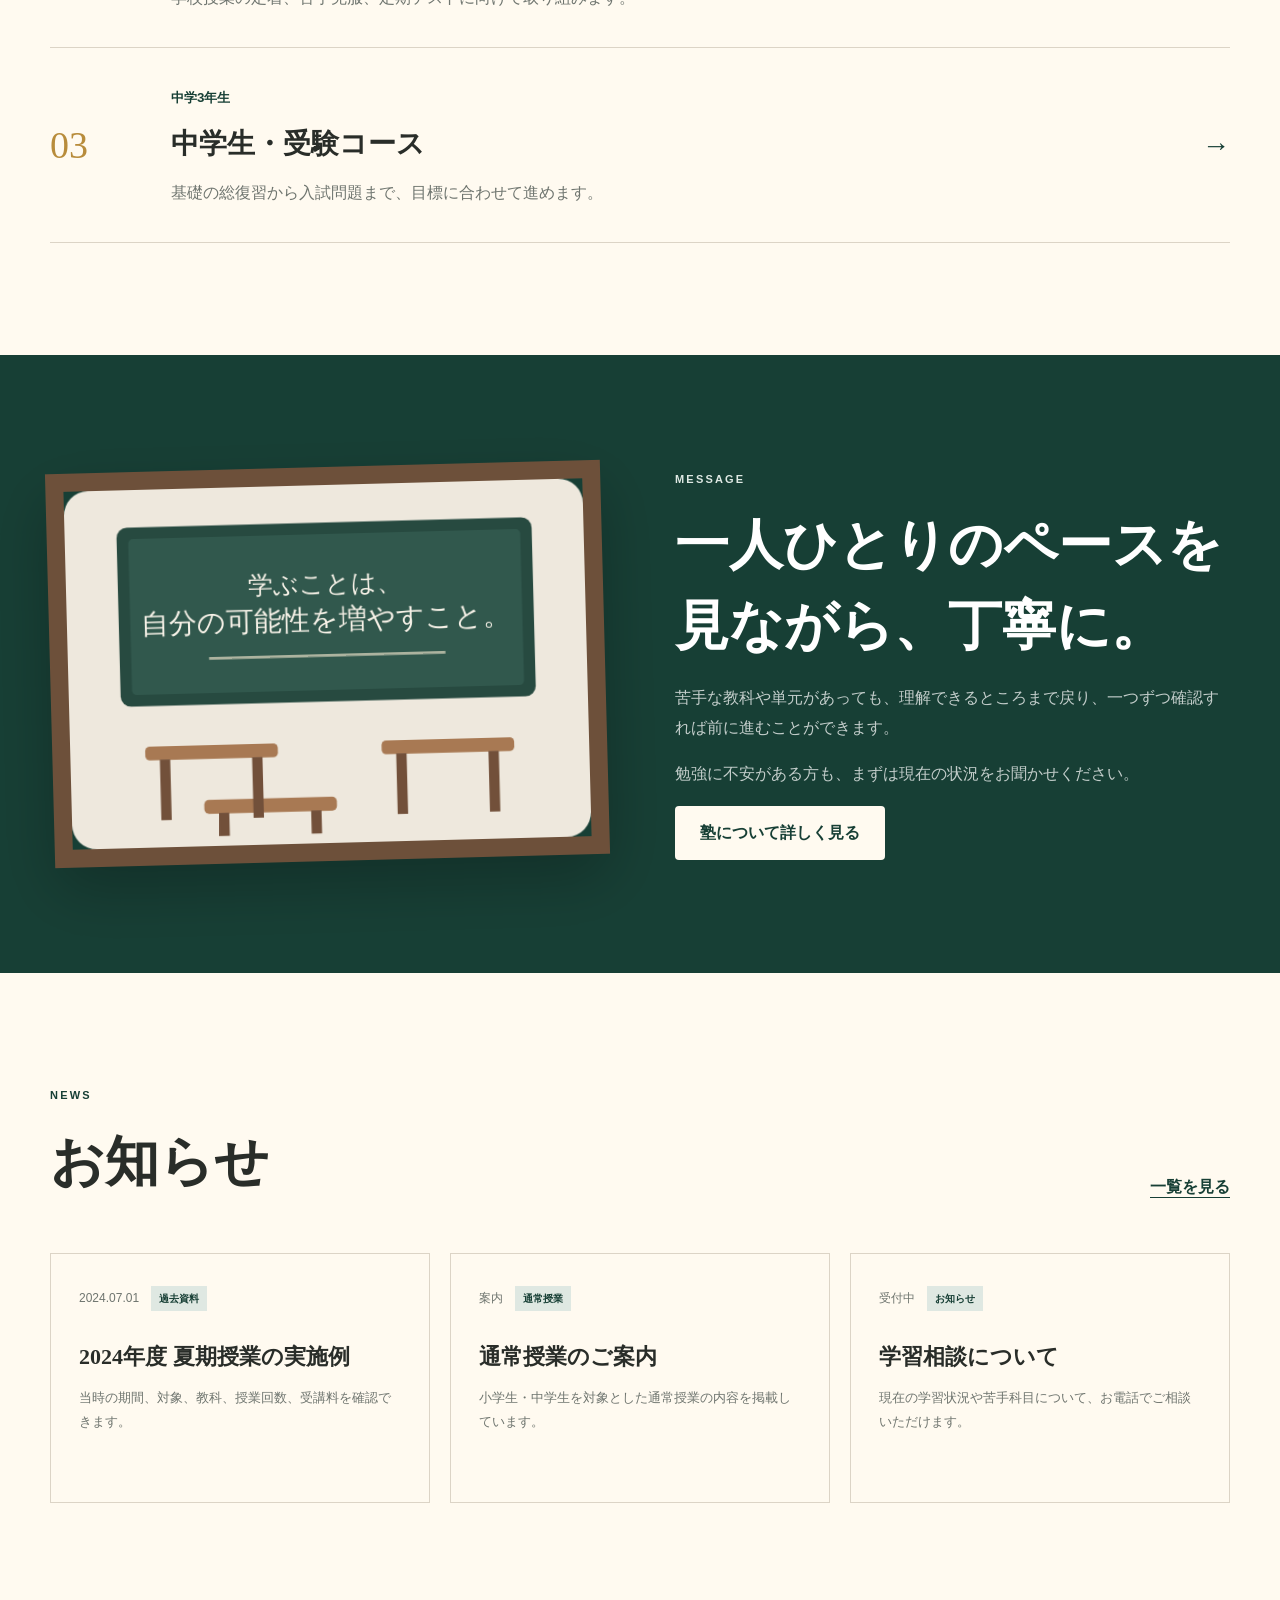
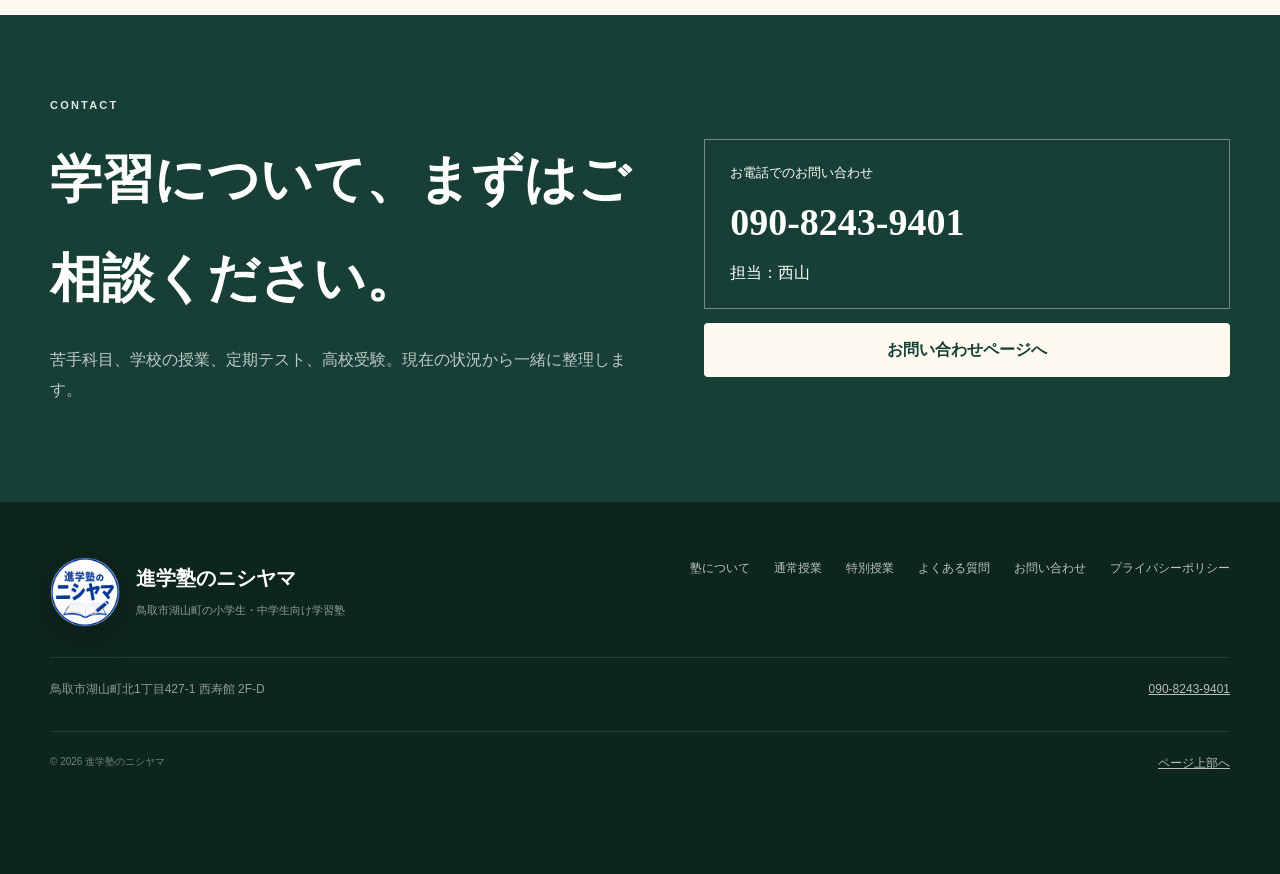
==== commit 4f10f618: "生徒さんに修正と時間割追加" ====
--- a/index.html
+++ b/index.html
@@ -39,8 +39,8 @@
 
           <nav class="global-nav" id="global-nav" aria-label="メインメニュー">
             <a href="about.html">塾について</a>
-<a href="regular.html">通常講習</a>
-<a href="seasonal.html">特別講習</a>
+<a href="regular.html">通常授業</a>
+<a href="seasonal.html">特別授業</a>
 <a href="flow.html">入塾まで</a>
 <a href="news.html">お知らせ</a>
             <a class="nav-contact" href="contact.html">お問い合わせ</a>
@@ -57,7 +57,7 @@
       <p class="hero-lead hero-reveal">これまでに習った内容の復習、苦手科目の克服、高校受験の準備まで。一人ひとりの理解度と目標に合わせ、学習の土台を整えます。</p>
       <div class="hero-actions hero-reveal">
         <a class="button button-primary" href="contact.html">学習相談をする</a>
-        <a class="button button-ghost" href="regular.html">講習内容を見る</a>
+        <a class="button button-ghost" href="regular.html#timetable">授業内容・時間割を見る</a>
       </div>
       <dl class="hero-facts hero-reveal">
         <div><dt>対象</dt><dd>小学2年生〜中学3年生</dd></div>
@@ -75,8 +75,8 @@
 
 <section class="announcement">
   <div class="shell announcement-inner">
-    <span>季節講習</span>
-    <p>夏期講習を含む特別講習の内容と、2024年度の実施例を掲載しています。</p>
+    <span>季節授業</span>
+    <p>夏期授業を含む特別授業の内容と、2024年度の実施例を掲載しています。</p>
     <a href="seasonal.html">詳しく見る</a>
   </div>
 </section>
@@ -101,20 +101,20 @@
     <div class="section-heading centered reveal">
       <p class="overline">PROGRAMS</p>
       <h2>目的に合わせた学び方</h2>
-      <p>普段の学習を支える通常講習と、長期休暇を活用する特別講習があります。</p>
+      <p>普段の学習を支える通常授業と、長期休暇を活用する特別授業があります。</p>
     </div>
     <div class="program-editorial">
       <a class="program-panel regular-panel reveal" href="regular.html">
         <span class="program-index">01</span>
         <p class="overline">REGULAR COURSE</p>
-        <h3>通常講習</h3>
+        <h3>通常授業</h3>
         <p>学校内容の復習、苦手克服、定期テスト、高校受験へ向けた継続的な学習。</p>
         <strong>詳しく見る</strong>
       </a>
       <a class="program-panel seasonal-panel reveal" href="seasonal.html">
         <span class="program-index">02</span>
         <p class="overline light">SEASONAL COURSE</p>
-        <h3>春期・夏期・冬期講習</h3>
+        <h3>春期・夏期・冬期授業</h3>
         <p>まとまった時間を使って、総復習、苦手単元、受験対策に集中します。</p>
         <strong>詳しく見る</strong>
       </a>
@@ -168,8 +168,8 @@
       <a class="text-link" href="news.html">一覧を見る</a>
     </div>
     <div class="news-grid">
-      <a class="news-card reveal" href="news-summer.html"><time>2024.07.01</time><span>過去資料</span><h3>2024年度 夏期講習の実施例</h3><p>当時の期間、対象、教科、授業回数、受講料を確認できます。</p></a>
-      <a class="news-card reveal" href="regular.html"><time>案内</time><span>通常講習</span><h3>通常講習のご案内</h3><p>小学生・中学生を対象とした通常講習の内容を掲載しています。</p></a>
+      <a class="news-card reveal" href="news-summer.html"><time>2024.07.01</time><span>過去資料</span><h3>2024年度 夏期授業の実施例</h3><p>当時の期間、対象、教科、授業回数、受講料を確認できます。</p></a>
+      <a class="news-card reveal" href="regular.html"><time>案内</time><span>通常授業</span><h3>通常授業のご案内</h3><p>小学生・中学生を対象とした通常授業の内容を掲載しています。</p></a>
       <a class="news-card reveal" href="contact.html"><time>受付中</time><span>お知らせ</span><h3>学習相談について</h3><p>現在の学習状況や苦手科目について、お電話でご相談いただけます。</p></a>
     </div>
   </div>
@@ -207,8 +207,8 @@
 
       <nav class="footer-nav" aria-label="フッターメニュー">
         <a href="about.html">塾について</a>
-        <a href="regular.html">通常講習</a>
-        <a href="seasonal.html">特別講習</a>
+        <a href="regular.html">通常授業</a>
+        <a href="seasonal.html">特別授業</a>
         <a href="faq.html">よくある質問</a>
         <a href="contact.html">お問い合わせ</a>
         <a href="privacy.html">プライバシーポリシー</a>
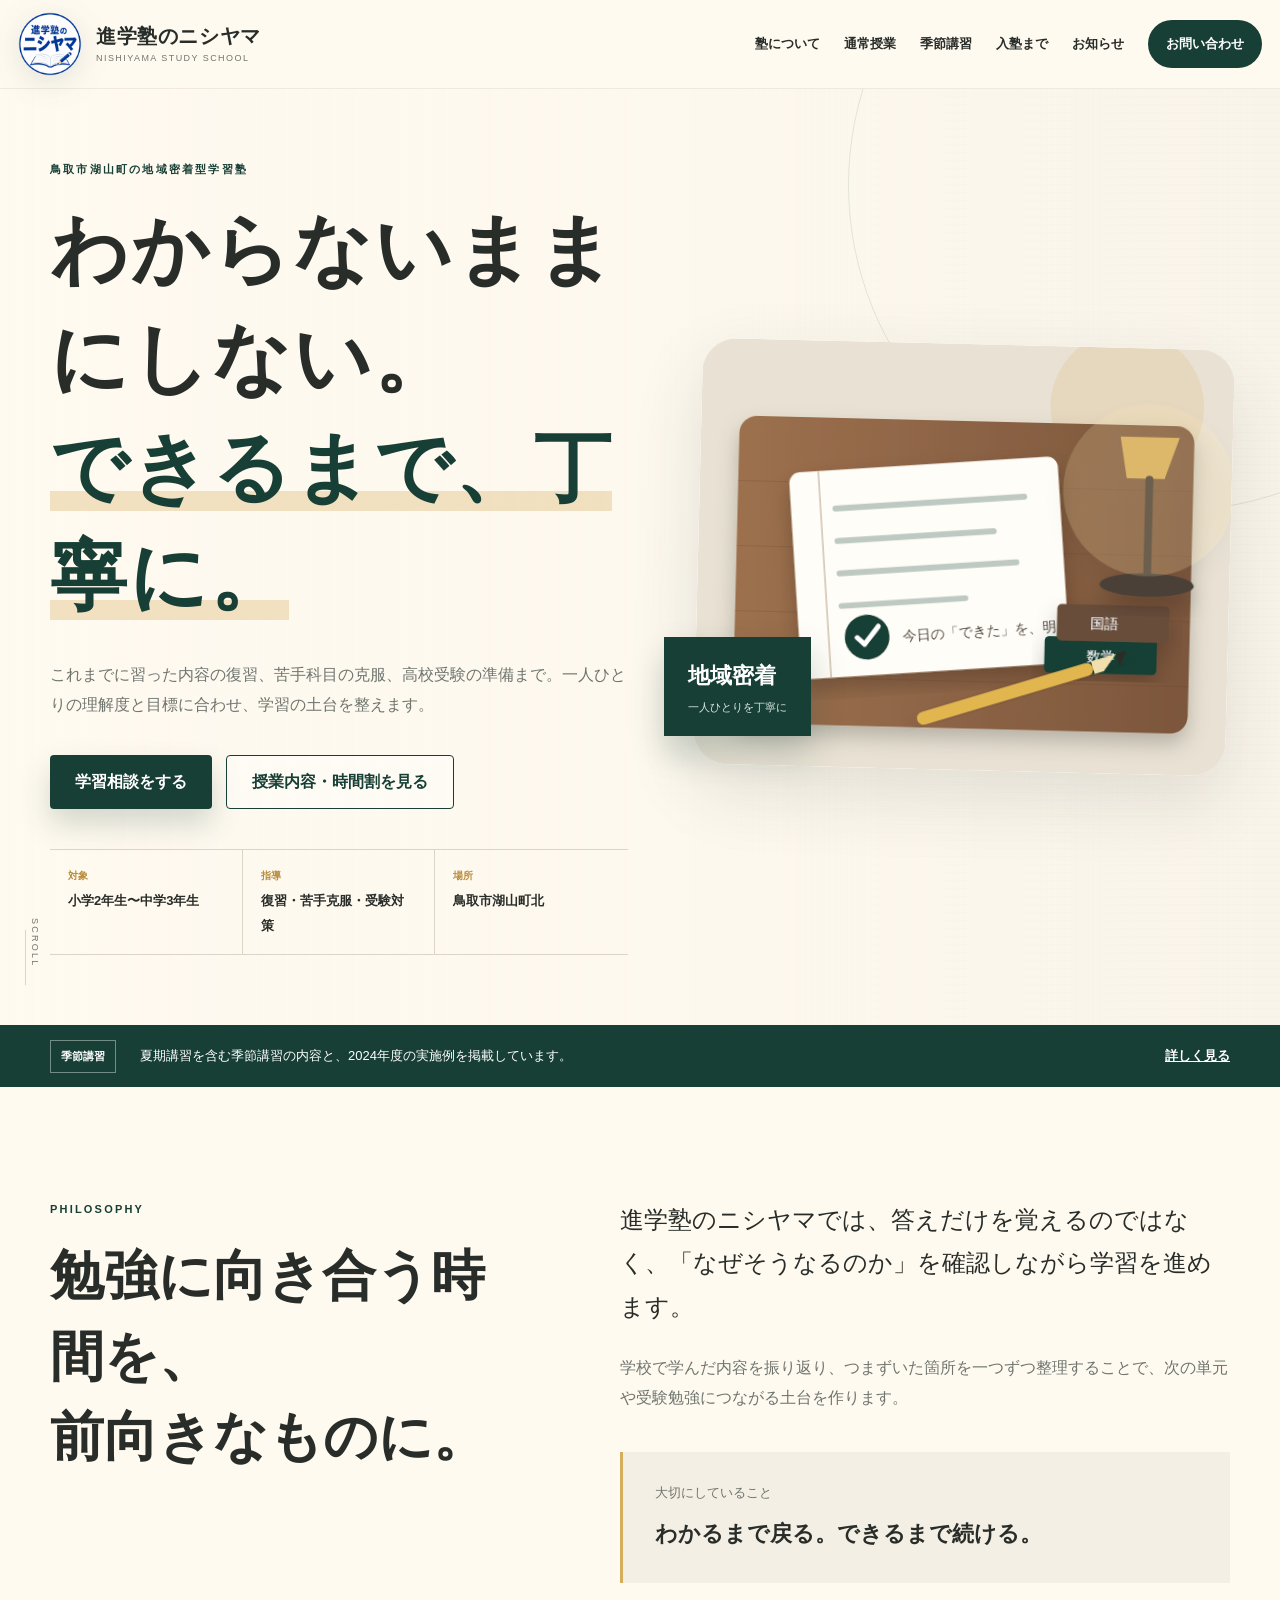
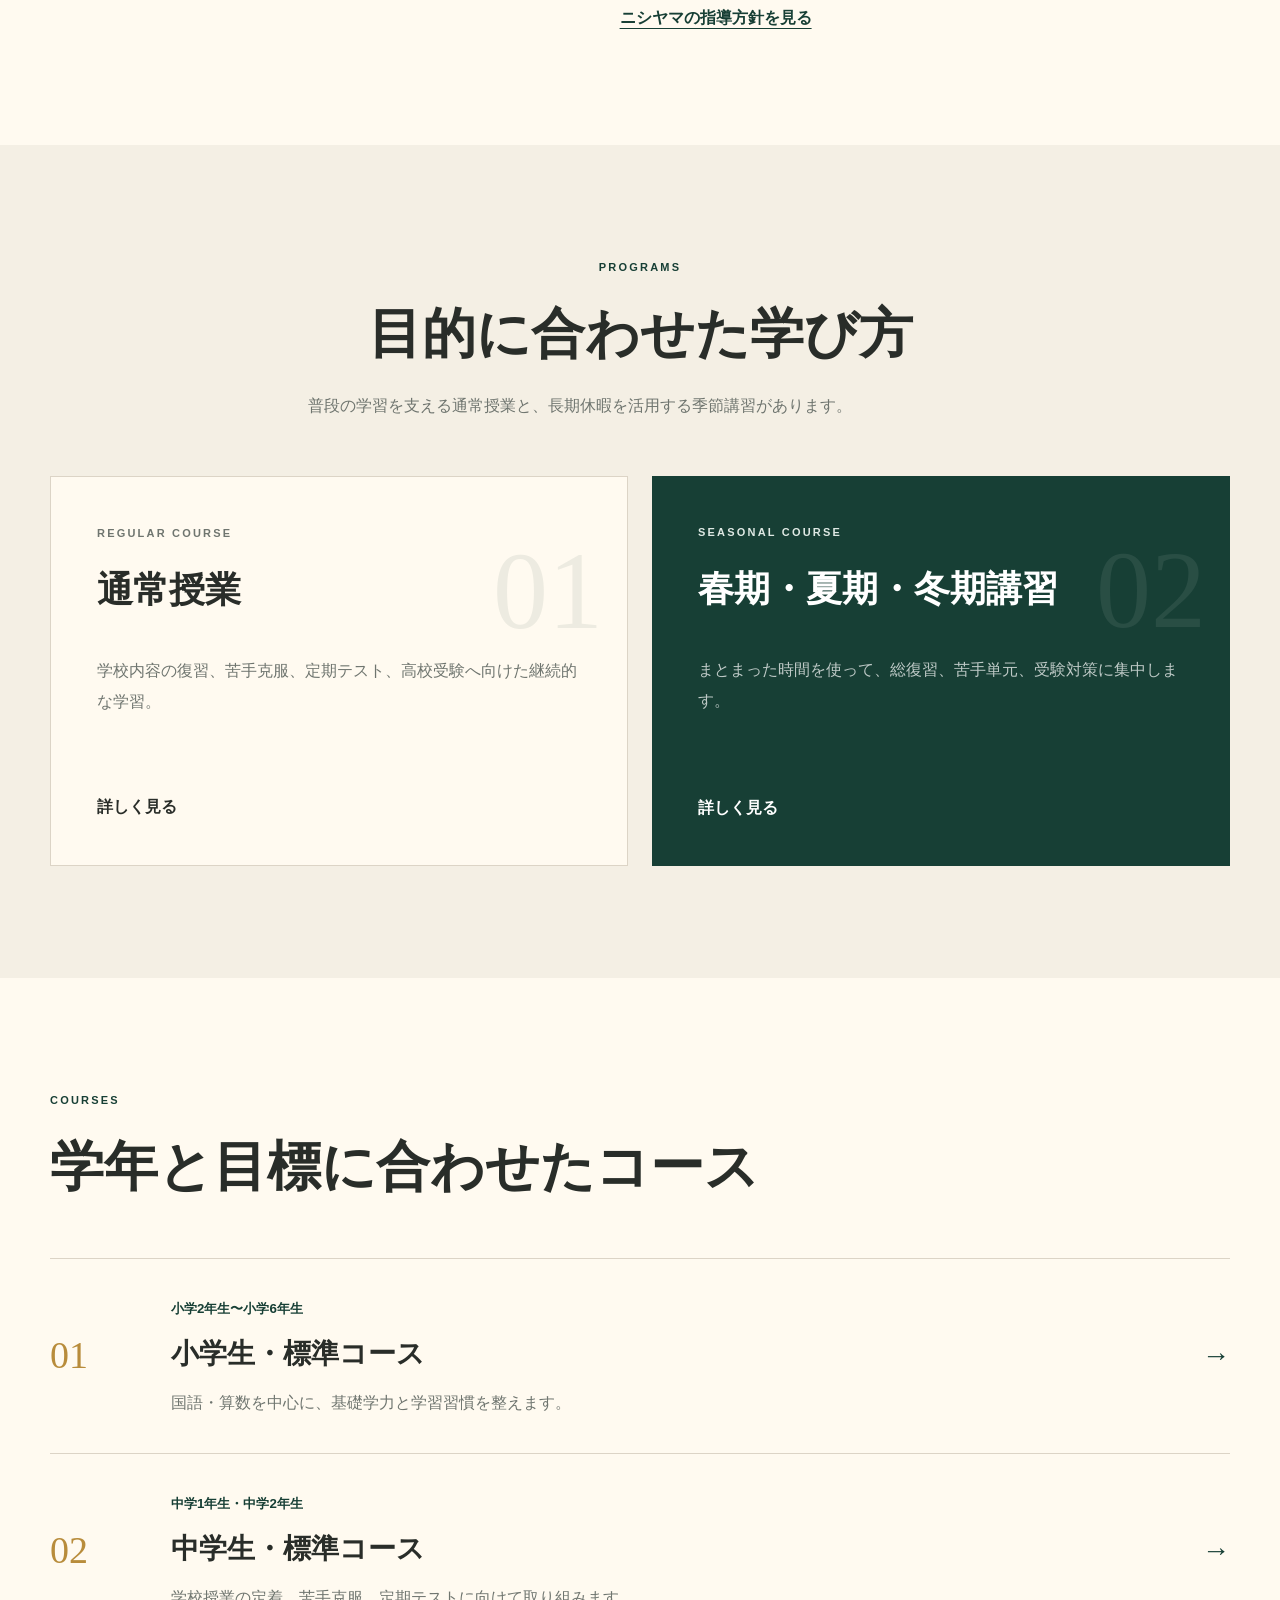
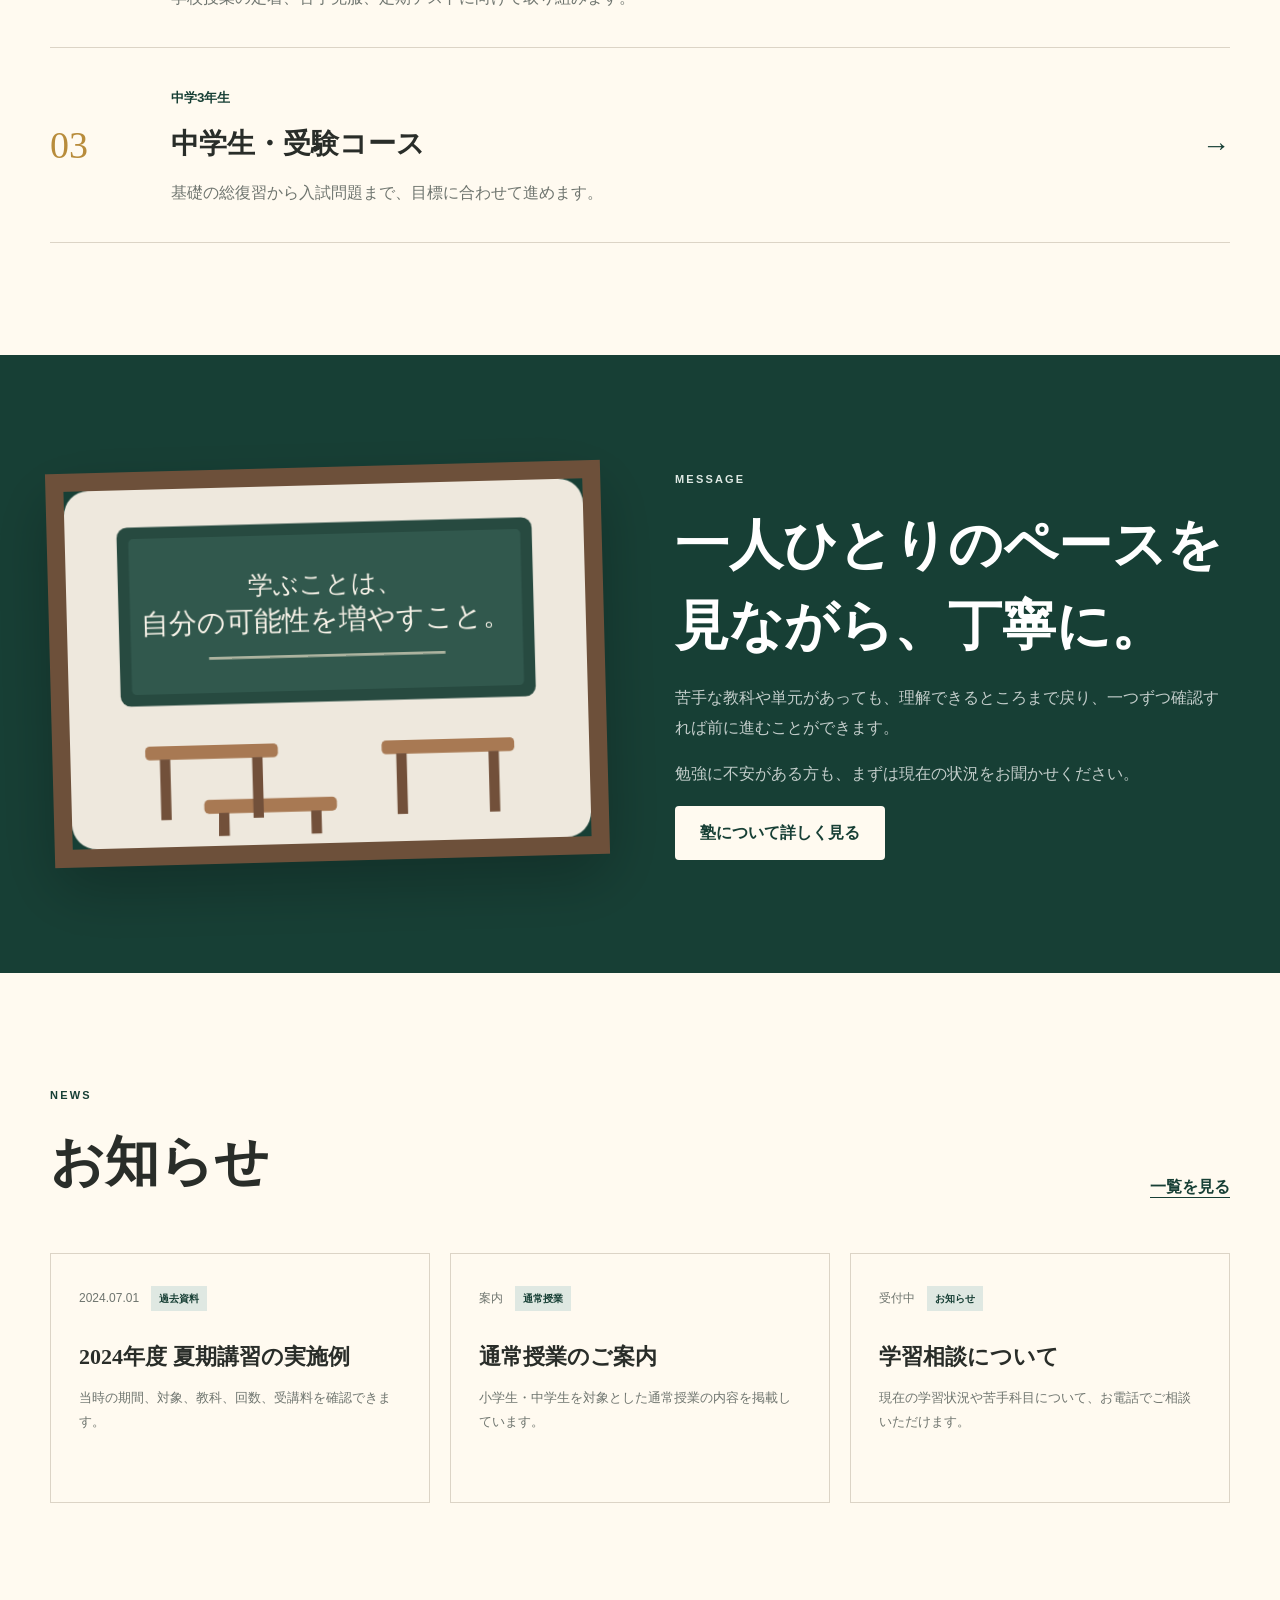
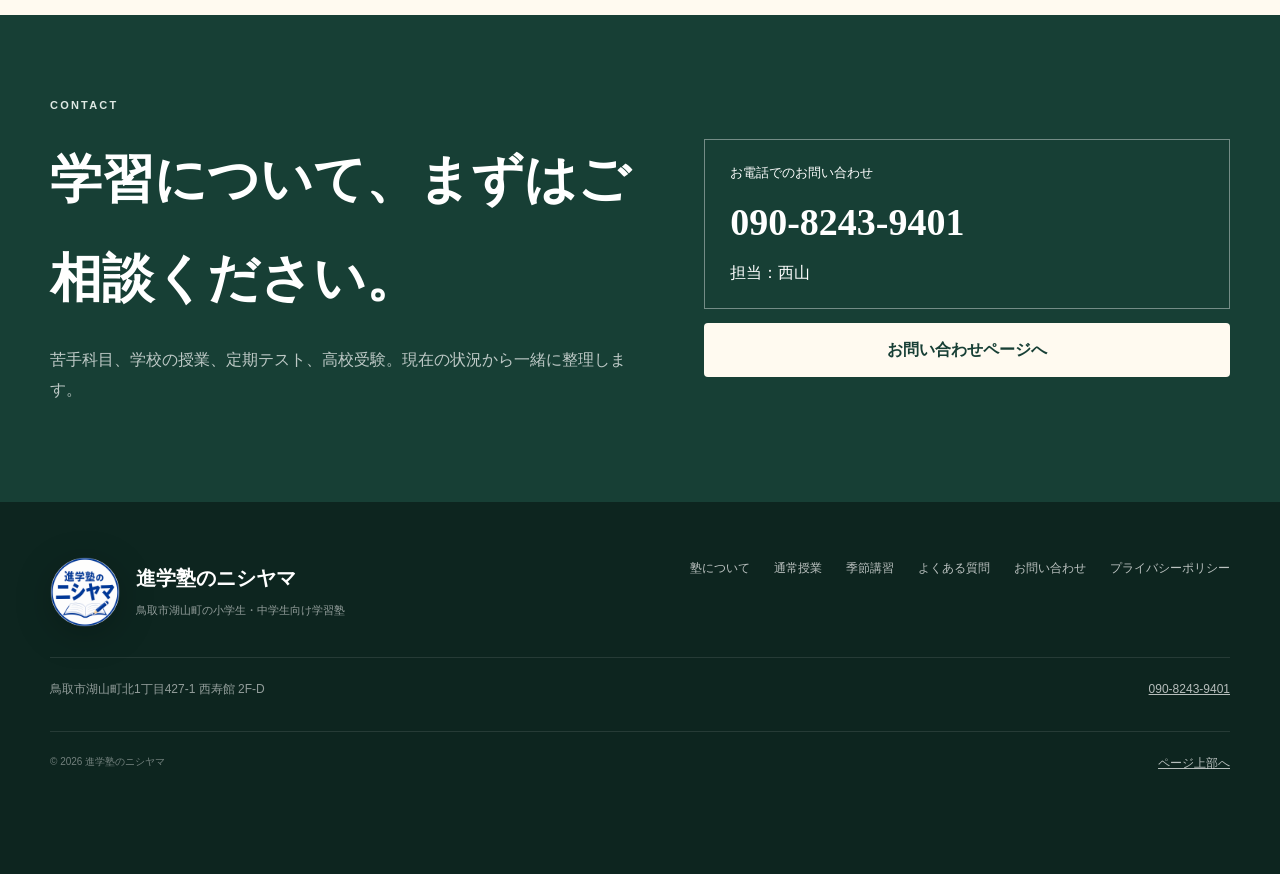
==== commit 5ab08108: "講習に変更" ====
--- a/index.html
+++ b/index.html
@@ -13,7 +13,7 @@
       <title>進学塾のニシヤマ｜鳥取市湖山町の小学生・中学生向け学習塾</title>
       <link rel="icon" href="assets/img/favicon.png" type="image/png">
       <link rel="apple-touch-icon" href="assets/img/apple-touch-icon.png">
-      <link rel="stylesheet" href="assets/css/style.css">
+      <link rel="stylesheet" href="assets/css/style.css?v=20260809b">
 
       <script type="application/ld+json">{"@context": "https://schema.org", "@type": "EducationalOrganization", "name": "進学塾のニシヤマ", "telephone": "+81-90-8243-9401", "address": {"@type": "PostalAddress", "addressLocality": "鳥取市", "streetAddress": "湖山町北1丁目427-1 西寿館 2F-D", "addressCountry": "JP"}, "areaServed": "鳥取県鳥取市", "description": "鳥取市湖山町の小学生・中学生向け地域密着型学習塾"}</script>
       <script src="assets/js/script.js" defer></script>
@@ -40,7 +40,7 @@
           <nav class="global-nav" id="global-nav" aria-label="メインメニュー">
             <a href="about.html">塾について</a>
 <a href="regular.html">通常授業</a>
-<a href="seasonal.html">特別授業</a>
+<a href="seasonal.html">季節講習</a>
 <a href="flow.html">入塾まで</a>
 <a href="news.html">お知らせ</a>
             <a class="nav-contact" href="contact.html">お問い合わせ</a>
@@ -75,8 +75,8 @@
 
 <section class="announcement">
   <div class="shell announcement-inner">
-    <span>季節授業</span>
-    <p>夏期授業を含む特別授業の内容と、2024年度の実施例を掲載しています。</p>
+    <span>季節講習</span>
+    <p>夏期講習を含む季節講習の内容と、2024年度の実施例を掲載しています。</p>
     <a href="seasonal.html">詳しく見る</a>
   </div>
 </section>
@@ -101,7 +101,7 @@
     <div class="section-heading centered reveal">
       <p class="overline">PROGRAMS</p>
       <h2>目的に合わせた学び方</h2>
-      <p>普段の学習を支える通常授業と、長期休暇を活用する特別授業があります。</p>
+      <p>普段の学習を支える通常授業と、長期休暇を活用する季節講習があります。</p>
     </div>
     <div class="program-editorial">
       <a class="program-panel regular-panel reveal" href="regular.html">
@@ -114,7 +114,7 @@
       <a class="program-panel seasonal-panel reveal" href="seasonal.html">
         <span class="program-index">02</span>
         <p class="overline light">SEASONAL COURSE</p>
-        <h3>春期・夏期・冬期授業</h3>
+        <h3>春期・夏期・冬期講習</h3>
         <p>まとまった時間を使って、総復習、苦手単元、受験対策に集中します。</p>
         <strong>詳しく見る</strong>
       </a>
@@ -168,7 +168,7 @@
       <a class="text-link" href="news.html">一覧を見る</a>
     </div>
     <div class="news-grid">
-      <a class="news-card reveal" href="news-summer.html"><time>2024.07.01</time><span>過去資料</span><h3>2024年度 夏期授業の実施例</h3><p>当時の期間、対象、教科、授業回数、受講料を確認できます。</p></a>
+      <a class="news-card reveal" href="news-summer.html"><time>2024.07.01</time><span>過去資料</span><h3>2024年度 夏期講習の実施例</h3><p>当時の期間、対象、教科、回数、受講料を確認できます。</p></a>
       <a class="news-card reveal" href="regular.html"><time>案内</time><span>通常授業</span><h3>通常授業のご案内</h3><p>小学生・中学生を対象とした通常授業の内容を掲載しています。</p></a>
       <a class="news-card reveal" href="contact.html"><time>受付中</time><span>お知らせ</span><h3>学習相談について</h3><p>現在の学習状況や苦手科目について、お電話でご相談いただけます。</p></a>
     </div>
@@ -208,7 +208,7 @@
       <nav class="footer-nav" aria-label="フッターメニュー">
         <a href="about.html">塾について</a>
         <a href="regular.html">通常授業</a>
-        <a href="seasonal.html">特別授業</a>
+        <a href="seasonal.html">季節講習</a>
         <a href="faq.html">よくある質問</a>
         <a href="contact.html">お問い合わせ</a>
         <a href="privacy.html">プライバシーポリシー</a>
--- a/assets/css/style.css
+++ b/assets/css/style.css
@@ -86,7 +86,7 @@
 .prose blockquote{margin:38px 0 0;padding:28px 32px;border-left:3px solid var(--gold);background:var(--paper-2)}
 .prose blockquote small,.prose blockquote strong{display:block}.prose blockquote strong{margin-top:8px;color:var(--ink);font-family:"Yu Mincho",serif;font-size:22px}
 .program-editorial{display:grid;grid-template-columns:1fr 1fr;gap:24px}
-.program-panel{position:relative;min-height:390px;padding:46px;overflow:hidden;text-decoration:none;transition:.3s}
+.program-panel{position:relative;display:flex;min-height:390px;padding:46px;overflow:hidden;flex-direction:column;text-decoration:none;transition:.3s}
 .program-panel:hover{transform:translateY(-7px);box-shadow:var(--shadow)}
 .regular-panel{border:1px solid var(--line);background:var(--paper)}
 .seasonal-panel{background:var(--forest);color:#fff}
@@ -95,7 +95,7 @@
 .program-panel h3{margin:12px 0 16px;font-family:"Yu Mincho",serif;font-size:36px}
 .program-panel p{max-width:480px;color:var(--muted)}
 .seasonal-panel p{color:rgba(255,255,255,.72)}
-.program-panel strong{position:absolute;left:46px;bottom:40px}
+.program-panel strong{position:relative;left:auto;bottom:auto;display:inline-flex;align-items:center;width:max-content;margin-top:auto;padding-top:28px;line-height:1.5}
 .course-lines{border-top:1px solid var(--line)}
 .course-line{display:grid;grid-template-columns:95px 1fr auto;gap:26px;align-items:center;padding:34px 0;border-bottom:1px solid var(--line);text-decoration:none;transition:.25s}
 .course-line:hover{padding-left:18px;background:linear-gradient(90deg,rgba(23,63,53,.04),transparent)}
@@ -188,7 +188,7 @@
 @media(max-width:1020px){
   .global-nav{gap:14px}.global-nav>a{font-size:11px}
   .hero-grid,.message-grid,.profile-layout,.contact-page-grid{gap:45px}
-  .program-panel{padding:36px}.program-panel strong{left:36px}
+  .program-panel{padding:36px}.program-panel strong{left:auto}
   .detail-course-grid,.news-grid{gap:14px}
   .step-grid{grid-template-columns:repeat(2,1fr)}.step-card:nth-child(2){border-right:0}.step-card:nth-child(-n+2){border-bottom:1px solid var(--line)}
 }
@@ -212,7 +212,7 @@
   .hero-facts{grid-template-columns:1fr}.hero-facts div{border-right:0;border-bottom:1px solid var(--line)}.hero-facts div:last-child{border-bottom:0}
   .announcement-inner{grid-template-columns:1fr auto;padding:12px 0}.announcement p{grid-column:1/-1;grid-row:2}
   .section-heading h2,.message-copy h2,.summer-grid h2,.profile-copy h2{font-size:32px}
-  .program-panel{min-height:340px;padding:30px 24px}.program-panel strong{left:24px}
+  .program-panel{min-height:0;padding:30px 24px}.program-panel strong{left:auto;padding-top:22px}
   .course-line{grid-template-columns:58px 1fr}.course-line .course-arrow{display:none}.course-line h3{font-size:24px}
   .profile-visual{min-height:340px}.info-table>div{grid-template-columns:1fr;gap:5px}
   .focus-item{grid-template-columns:60px 1fr}
@@ -320,3 +320,581 @@
     flex-basis:58px;
   }
 }
+
+/* Current lesson timetable — refined layout */
+.timetable-section{
+  position:relative;
+  overflow:hidden;
+  background:
+    radial-gradient(circle at 8% 10%,rgba(214,173,92,.12),transparent 30%),
+    linear-gradient(180deg,#f4efe4 0%,#fffaf0 100%);
+}
+.timetable-section::before{
+  content:"";
+  position:absolute;
+  right:-170px;
+  top:-170px;
+  width:420px;
+  height:420px;
+  border:1px solid rgba(23,63,53,.08);
+  border-radius:50%;
+  pointer-events:none;
+}
+.timetable-card{
+  position:relative;
+  padding:24px;
+  border:1px solid rgba(23,63,53,.12);
+  border-radius:26px;
+  background:rgba(255,255,255,.88);
+  box-shadow:0 28px 70px rgba(23,63,53,.10);
+  backdrop-filter:blur(8px);
+}
+.timetable-legend{
+  display:flex;
+  justify-content:flex-end;
+  flex-wrap:wrap;
+  gap:18px;
+  margin:0 4px 14px;
+  color:var(--muted);
+  font-size:12px;
+  font-weight:800;
+}
+.timetable-legend span{display:inline-flex;align-items:center;gap:7px}
+.legend-dot{
+  width:10px;
+  height:10px;
+  display:inline-block;
+  border-radius:50%;
+}
+.elementary-dot{background:#2f6b5d}
+.junior-dot{background:#b98b32}
+.timetable-scroll-hint{
+  display:none;
+  margin:0 0 10px;
+  color:var(--muted);
+  font-size:11px;
+  text-align:right;
+}
+.timetable-scroll{
+  overflow-x:auto;
+  border-radius:18px;
+  -webkit-overflow-scrolling:touch;
+  scrollbar-width:thin;
+  scrollbar-color:rgba(23,63,53,.35) transparent;
+}
+.timetable-scroll::-webkit-scrollbar{height:8px}
+.timetable-scroll::-webkit-scrollbar-thumb{background:rgba(23,63,53,.28);border-radius:999px}
+.timetable-table{
+  width:100%;
+  min-width:820px;
+  border-collapse:separate;
+  border-spacing:8px;
+  table-layout:fixed;
+}
+.timetable-table th,
+.timetable-table td{
+  padding:0;
+  border:0;
+  text-align:center;
+  vertical-align:middle;
+}
+.timetable-table thead th{
+  height:48px;
+  border-radius:11px;
+  background:var(--forest);
+  color:#fff;
+  font-size:13px;
+  font-weight:900;
+  letter-spacing:.08em;
+  box-shadow:inset 0 -2px 0 rgba(0,0,0,.08);
+}
+.timetable-table thead th:first-child{
+  width:132px;
+  position:sticky;
+  left:0;
+  z-index:4;
+  background:var(--forest-2);
+}
+.timetable-table tbody th{
+  height:82px;
+  position:sticky;
+  left:0;
+  z-index:3;
+  border:1px solid rgba(110,82,60,.14);
+  border-radius:15px;
+  background:#f6ecdc;
+  color:var(--forest);
+  box-shadow:0 7px 18px rgba(80,59,41,.06);
+}
+.timetable-table tbody th span,
+.timetable-table tbody th small{display:block}
+.timetable-table tbody th span{
+  font-family:Georgia,"Times New Roman",serif;
+  font-size:18px;
+  font-weight:800;
+  line-height:1.2;
+}
+.timetable-table tbody th small{
+  margin-top:7px;
+  color:#7f7569;
+  font-size:10px;
+  font-weight:800;
+  line-height:1.2;
+}
+.timetable-table tbody td{
+  height:82px;
+  border:1px solid rgba(23,63,53,.10);
+  border-radius:15px;
+  background:#fff;
+  box-shadow:0 7px 18px rgba(23,63,53,.045);
+}
+.lesson-chip{
+  width:100%;
+  min-height:80px;
+  display:grid;
+  place-items:center;
+  padding:10px 7px;
+  border-radius:14px;
+  font-size:13px;
+  font-weight:900;
+  line-height:1.4;
+}
+.lesson-chip.elementary{
+  background:linear-gradient(145deg,#e5f1ec,#f1f7f4);
+  color:#24594d;
+  box-shadow:inset 0 0 0 1px rgba(36,89,77,.13);
+}
+.lesson-chip.junior{
+  background:linear-gradient(145deg,#f7ecd4,#fff7e8);
+  color:#765719;
+  box-shadow:inset 0 0 0 1px rgba(118,87,25,.14);
+}
+.no-lesson{
+  color:#a8aea9;
+  font-size:20px;
+  background:repeating-linear-gradient(-45deg,#fafafa 0 8px,#f4f4f2 8px 16px)!important;
+}
+.timetable-note{
+  margin:18px 4px 0;
+  color:var(--muted);
+  font-size:12px;
+  text-align:right;
+}
+@media(max-width:820px){
+  .timetable-card{padding:16px;border-radius:20px}
+  .timetable-scroll-hint{display:block}
+  .timetable-table{min-width:760px;border-spacing:6px}
+  .timetable-table thead th{height:44px}
+  .timetable-table tbody th,.timetable-table tbody td{height:76px}
+  .lesson-chip{min-height:74px}
+}
+@media(max-width:560px){
+  .timetable-card{padding:10px;border-radius:16px}
+  .timetable-legend{justify-content:flex-start;margin:2px 4px 8px}
+  .timetable-scroll-hint{text-align:left;margin-left:4px}
+  .timetable-scroll{border-radius:12px}
+  .timetable-table{min-width:720px;border-spacing:5px}
+  .timetable-table thead th:first-child{width:112px}
+  .timetable-table tbody th span{font-size:16px}
+  .timetable-note{text-align:left}
+}
+
+
+/* Course details supplied by the school */
+.course-details-section{
+  position:relative;
+  overflow:hidden;
+  background:#fffdf8;
+  border-block:1px solid rgba(110,82,60,.08);
+}
+.course-details-section::before{
+  content:"";
+  position:absolute;
+  left:-180px;
+  top:90px;
+  width:420px;
+  height:420px;
+  border:1px solid rgba(23,63,53,.07);
+  border-radius:50%;
+  pointer-events:none;
+}
+.subject-detail-grid{
+  position:relative;
+  display:grid;
+  grid-template-columns:repeat(2,minmax(0,1fr));
+  gap:22px;
+}
+.subject-detail-card{
+  min-height:270px;
+  padding:36px;
+  border:1px solid var(--line);
+  border-radius:24px;
+  background:linear-gradient(145deg,#fff,var(--paper));
+  box-shadow:0 18px 45px rgba(38,47,40,.07);
+}
+.subject-label{
+  display:inline-flex;
+  min-width:72px;
+  min-height:34px;
+  align-items:center;
+  justify-content:center;
+  padding:0 14px;
+  border-radius:999px;
+  background:var(--forest);
+  color:#fff;
+  font-size:12px;
+  font-weight:900;
+  letter-spacing:.12em;
+}
+.subject-detail-card h3{
+  margin:24px 0 12px;
+  font-family:"Yu Mincho",serif;
+  font-size:28px;
+  line-height:1.5;
+}
+.subject-detail-card p{margin:0;color:var(--muted)}
+.course-detail-lead{
+  max-width:920px;
+  margin:36px auto 42px;
+  color:var(--ink);
+  font-family:"Yu Mincho",serif;
+  font-size:22px;
+  line-height:1.9;
+  text-align:center;
+}
+.course-fact-grid{
+  display:grid;
+  grid-template-columns:repeat(2,minmax(0,1fr));
+  gap:18px;
+}
+.course-fact-card{
+  position:relative;
+  min-height:300px;
+  padding:34px;
+  overflow:hidden;
+  border:1px solid rgba(23,63,53,.12);
+  border-radius:22px;
+  background:var(--paper-2);
+}
+.course-fact-card::after{
+  content:"";
+  position:absolute;
+  right:-55px;
+  bottom:-55px;
+  width:150px;
+  height:150px;
+  border:1px solid rgba(23,63,53,.08);
+  border-radius:50%;
+}
+.fact-number{
+  margin:0 0 18px;
+  color:var(--gold-deep);
+  font-family:Georgia,"Times New Roman",serif;
+  font-size:28px;
+  line-height:1;
+}
+.course-fact-card h3{
+  margin:0 0 12px;
+  font-family:"Yu Mincho",serif;
+  font-size:25px;
+}
+.course-fact-card>strong{
+  display:block;
+  margin-bottom:14px;
+  color:var(--forest);
+  font-size:19px;
+}
+.course-fact-card p{color:var(--muted)}
+.course-fact-card ul{margin:12px 0 0;padding-left:1.2em;color:var(--muted)}
+.course-fact-card li{margin:7px 0}
+.course-fact-card .compact-list{font-size:13px}
+.time-slot-list{display:flex;flex-wrap:wrap;gap:9px;margin-top:16px}
+.time-slot-list span,
+.time-slot-list small{
+  display:inline-flex;
+  min-height:38px;
+  align-items:center;
+  padding:5px 12px;
+  border:1px solid rgba(23,63,53,.14);
+  border-radius:999px;
+  background:#fff;
+  color:var(--forest);
+  font-size:13px;
+  font-weight:900;
+}
+.time-slot-list small{color:var(--muted);font-weight:800}
+.course-detail-action{
+  display:flex;
+  align-items:center;
+  justify-content:space-between;
+  gap:24px;
+  margin-top:24px;
+  padding:26px 30px;
+  border-left:4px solid var(--gold);
+  background:var(--paper);
+}
+.course-detail-action p{margin:0;color:var(--muted)}
+.course-detail-action .button{flex:0 0 auto}
+@media(max-width:820px){
+  .subject-detail-grid,.course-fact-grid{grid-template-columns:1fr}
+  .course-detail-action{align-items:flex-start;flex-direction:column}
+}
+@media(max-width:560px){
+  .subject-detail-card,.course-fact-card{min-height:auto;padding:26px 22px;border-radius:18px}
+  .subject-detail-card h3{font-size:23px}
+  .course-detail-lead{margin:28px auto 34px;font-size:19px;text-align:left}
+  .course-detail-action{padding:22px}
+  .course-detail-action .button{width:100%}
+}
+
+
+/* ===== Course overview: readable information hierarchy ===== */
+.course-overview-section{
+  padding:110px 0;
+  background:linear-gradient(180deg,#fffdf8 0%,#f6f0e5 100%);
+  border-block:1px solid rgba(23,63,53,.1);
+}
+.course-overview-heading{max-width:760px;margin:0 auto 48px;text-align:center}
+.course-overview-heading h2{margin:8px 0 14px;color:var(--forest);font-size:clamp(34px,4vw,48px);line-height:1.35}
+.course-overview-heading>p:last-child{margin:0 auto;color:var(--muted);font-size:16px;line-height:1.9}
+.course-subject-grid{display:grid;grid-template-columns:repeat(2,minmax(0,1fr));gap:22px;max-width:1060px;margin:0 auto 24px}
+.course-subject-card{padding:34px;border:1px solid rgba(23,63,53,.13);border-radius:24px;background:#fff;box-shadow:0 18px 46px rgba(38,47,40,.07)}
+.course-subject-title{display:flex;align-items:center;gap:14px;margin-bottom:20px}
+.course-subject-title span{display:inline-flex;align-items:center;justify-content:center;min-width:54px;min-height:32px;padding:3px 10px;border-radius:999px;background:var(--forest);color:#fff;font-size:12px;font-weight:900;letter-spacing:.1em}
+.course-subject-title h3{margin:0;color:var(--forest);font-size:28px;line-height:1.2}
+.course-subject-card>strong{display:block;margin-bottom:12px;color:var(--ink);font-size:20px;line-height:1.6}
+.course-subject-card>p{margin:0;color:var(--muted);font-size:15px;line-height:1.95}
+.course-key-grid{display:grid;grid-template-columns:repeat(3,minmax(0,1fr));gap:18px;max-width:1060px;margin:0 auto 24px}
+.course-key-card{padding:28px 26px;border:1px solid rgba(23,63,53,.12);border-radius:20px;background:rgba(255,255,255,.92)}
+.course-key-label{margin:0 0 10px;color:var(--gold-deep);font-size:12px;font-weight:900;letter-spacing:.12em}
+.course-key-card h3{margin:0 0 12px;color:var(--forest);font-size:24px;line-height:1.4}
+.course-key-card>p:last-child{margin:0;color:var(--muted);font-size:14px;line-height:1.85}
+.course-time-list{display:flex;flex-wrap:wrap;gap:8px;margin-top:14px}
+.course-time-list span,.course-time-list small{display:inline-flex;align-items:center;min-height:38px;padding:6px 12px;border-radius:999px;background:#edf4ef;color:var(--forest);font-size:13px;font-weight:900}
+.course-time-list small{background:#fff4d9;color:#77581d}
+.course-content-box{max-width:1060px;margin:0 auto 24px;padding:34px;border:1px solid rgba(23,63,53,.13);border-left:6px solid var(--forest);border-radius:22px;background:#fff}
+.course-content-heading{display:flex;align-items:flex-end;justify-content:space-between;gap:20px;margin-bottom:24px;padding-bottom:20px;border-bottom:1px solid var(--line)}
+.course-content-heading .course-key-label{margin:0}
+.course-content-heading h3{margin:0;color:var(--ink);font-size:27px;line-height:1.4;text-align:right}
+.course-content-list{display:grid;gap:14px;margin:0;padding:0;list-style:none}
+.course-content-list li{display:grid;grid-template-columns:minmax(220px,.85fr) 1.6fr;gap:22px;align-items:start;padding:18px 20px;border-radius:14px;background:var(--paper-2)}
+.course-content-list strong{color:var(--forest);font-size:16px;line-height:1.7}
+.course-content-list span{color:var(--muted);font-size:14px;line-height:1.8}
+.course-content-note{margin:18px 0 0;color:var(--muted);font-size:14px;line-height:1.8}
+.course-frequency-note{display:grid;grid-template-columns:repeat(2,minmax(0,1fr));gap:12px;margin-top:18px}
+.course-frequency-note p{margin:0;padding:15px 16px;border-radius:12px;background:#f7f2e8;color:var(--muted);font-size:14px;line-height:1.7}
+.course-frequency-note strong{color:var(--forest)}
+.course-overview-section .course-detail-action{max-width:1060px;margin:0 auto}
+@media(max-width:900px){
+  .course-key-grid{grid-template-columns:1fr}
+  .course-key-card{min-height:auto}
+}
+@media(max-width:760px){
+  .course-overview-section{padding:82px 0}
+  .course-overview-heading{text-align:left;margin-bottom:34px}
+  .course-subject-grid{grid-template-columns:1fr}
+  .course-content-heading{align-items:flex-start;flex-direction:column}
+  .course-content-heading h3{text-align:left}
+  .course-content-list li{grid-template-columns:1fr;gap:5px}
+  .course-frequency-note{grid-template-columns:1fr}
+}
+@media(max-width:560px){
+  .course-overview-section{padding:68px 0}
+  .course-overview-heading h2{font-size:31px}
+  .course-overview-heading>p:last-child{font-size:14px}
+  .course-subject-card,.course-key-card,.course-content-box{padding:24px 20px;border-radius:18px}
+  .course-subject-title h3{font-size:25px}
+  .course-subject-card>strong{font-size:18px}
+  .course-subject-card>p,.course-key-card>p:last-child,.course-content-list span{font-size:13px}
+  .course-content-heading h3{font-size:22px}
+}
+
+
+/* ===== About page: motto and students ===== */
+.philosophy-section{
+  position:relative;
+  overflow:hidden;
+  background:var(--forest);
+  color:#fff;
+}
+.philosophy-section::before{
+  content:"";
+  position:absolute;
+  right:-170px;
+  top:-190px;
+  width:520px;
+  height:520px;
+  border:1px solid rgba(255,255,255,.1);
+  border-radius:50%;
+}
+.philosophy-section::after{
+  content:"";
+  position:absolute;
+  left:42%;
+  bottom:-280px;
+  width:460px;
+  height:460px;
+  border:1px solid rgba(214,173,92,.18);
+  border-radius:50%;
+}
+.philosophy-layout{
+  position:relative;
+  z-index:1;
+  display:grid;
+  grid-template-columns:minmax(260px,.8fr) minmax(0,1.35fr);
+  gap:72px;
+  align-items:start;
+}
+.philosophy-heading{
+  position:sticky;
+  top:130px;
+}
+.philosophy-heading h2{
+  margin:10px 0 22px;
+  color:#fff;
+  font-family:"Yu Mincho",serif;
+  font-size:clamp(34px,4vw,52px);
+  line-height:1.45;
+}
+.philosophy-heading>p:last-child{
+  max-width:370px;
+  margin:0;
+  color:rgba(255,255,255,.72);
+  font-size:15px;
+  line-height:1.9;
+}
+.philosophy-card{
+  position:relative;
+  padding:48px 50px;
+  border:1px solid rgba(255,255,255,.15);
+  border-radius:28px;
+  background:rgba(255,255,255,.08);
+  box-shadow:0 28px 70px rgba(0,0,0,.18);
+  backdrop-filter:blur(8px);
+}
+.philosophy-card::before{
+  content:"“";
+  position:absolute;
+  right:34px;
+  top:8px;
+  color:rgba(214,173,92,.33);
+  font-family:Georgia,serif;
+  font-size:112px;
+  line-height:1;
+}
+.philosophy-card p{
+  position:relative;
+  margin:0 0 22px;
+  color:rgba(255,255,255,.84);
+  font-size:15px;
+  line-height:2.05;
+}
+.philosophy-card p:last-child{margin-bottom:0}
+.philosophy-card .philosophy-lead{
+  max-width:720px;
+  color:#fff;
+  font-family:"Yu Mincho",serif;
+  font-size:clamp(23px,2.5vw,32px);
+  font-weight:700;
+  line-height:1.7;
+}
+.philosophy-card .philosophy-note{
+  margin-top:30px;
+  padding:18px 20px;
+  border-left:3px solid var(--gold);
+  background:rgba(0,0,0,.12);
+  color:#fff;
+  font-weight:800;
+}
+.student-voices-section{
+  background:linear-gradient(180deg,#fffdf8 0%,#f7f1e7 100%);
+}
+.student-voices-section .section-heading{
+  max-width:760px;
+  margin-inline:auto;
+}
+.student-voices-section .section-heading>p:last-child{
+  color:var(--muted);
+}
+.student-story-grid{
+  display:grid;
+  grid-template-columns:repeat(3,minmax(0,1fr));
+  gap:20px;
+  margin-top:42px;
+}
+.student-story-card{
+  position:relative;
+  min-height:320px;
+  padding:34px 30px;
+  overflow:hidden;
+  border:1px solid rgba(23,63,53,.12);
+  border-radius:22px;
+  background:#fff;
+  box-shadow:0 18px 45px rgba(38,47,40,.06);
+}
+.student-story-card::after{
+  content:"";
+  position:absolute;
+  right:-52px;
+  bottom:-52px;
+  width:140px;
+  height:140px;
+  border:1px solid rgba(23,63,53,.08);
+  border-radius:50%;
+}
+.student-story-card>span{
+  display:inline-flex;
+  align-items:center;
+  justify-content:center;
+  width:42px;
+  height:42px;
+  border-radius:50%;
+  background:var(--forest);
+  color:#fff;
+  font-family:Georgia,serif;
+  font-size:13px;
+  font-weight:700;
+}
+.student-story-card h3{
+  margin:24px 0 14px;
+  color:var(--forest);
+  font-family:"Yu Mincho",serif;
+  font-size:24px;
+  line-height:1.55;
+}
+.student-story-card p{
+  margin:0;
+  color:var(--muted);
+  font-size:14px;
+  line-height:1.95;
+}
+@media(max-width:900px){
+  .philosophy-layout{grid-template-columns:1fr;gap:36px}
+  .philosophy-heading{position:static}
+  .philosophy-heading>p:last-child{max-width:none}
+  .student-story-grid{grid-template-columns:1fr}
+  .student-story-card{min-height:auto}
+}
+@media(max-width:560px){
+  .philosophy-layout{gap:28px}
+  .philosophy-heading h2{font-size:32px}
+  .philosophy-card{padding:30px 24px;border-radius:20px}
+  .philosophy-card::before{right:18px;font-size:82px}
+  .philosophy-card p{font-size:14px;line-height:1.95}
+  .philosophy-card .philosophy-lead{font-size:22px}
+  .philosophy-card .philosophy-note{padding:16px}
+  .student-story-grid{margin-top:30px}
+  .student-story-card{padding:28px 24px;border-radius:18px}
+  .student-story-card h3{font-size:22px}
+}
+
+/* Seasonal-course wording / mobile readability fixes */
+.program-panel h3,.program-panel p,.program-panel strong{position:relative;z-index:1}
+.program-panel p{margin-bottom:0;line-height:1.9}
+.program-panel strong{clear:both}
+@media(max-width:560px){
+  .announcement-inner{grid-template-columns:1fr;gap:8px;padding:14px 0}
+  .announcement p{grid-column:auto;grid-row:auto;line-height:1.7}
+  .announcement a{justify-self:start;padding:4px 0}
+  .program-panel h3{font-size:30px;line-height:1.45}
+}
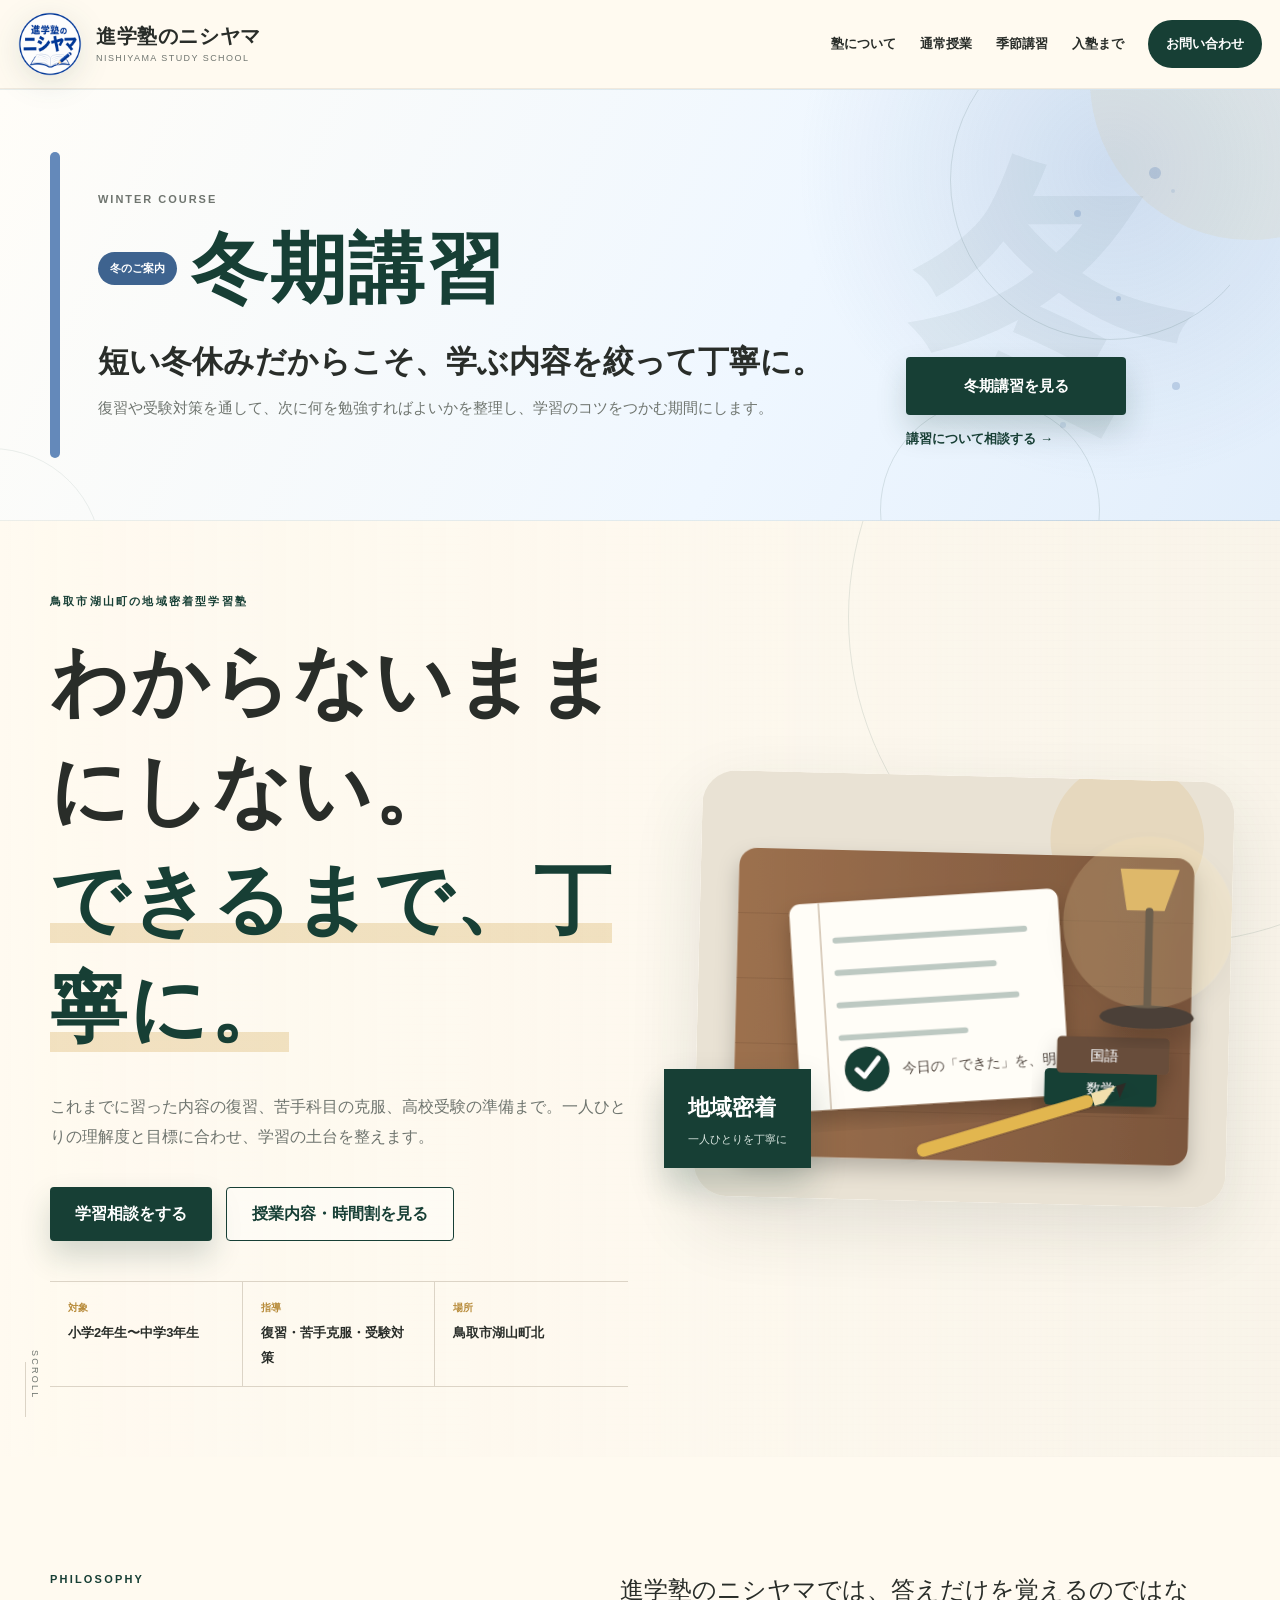
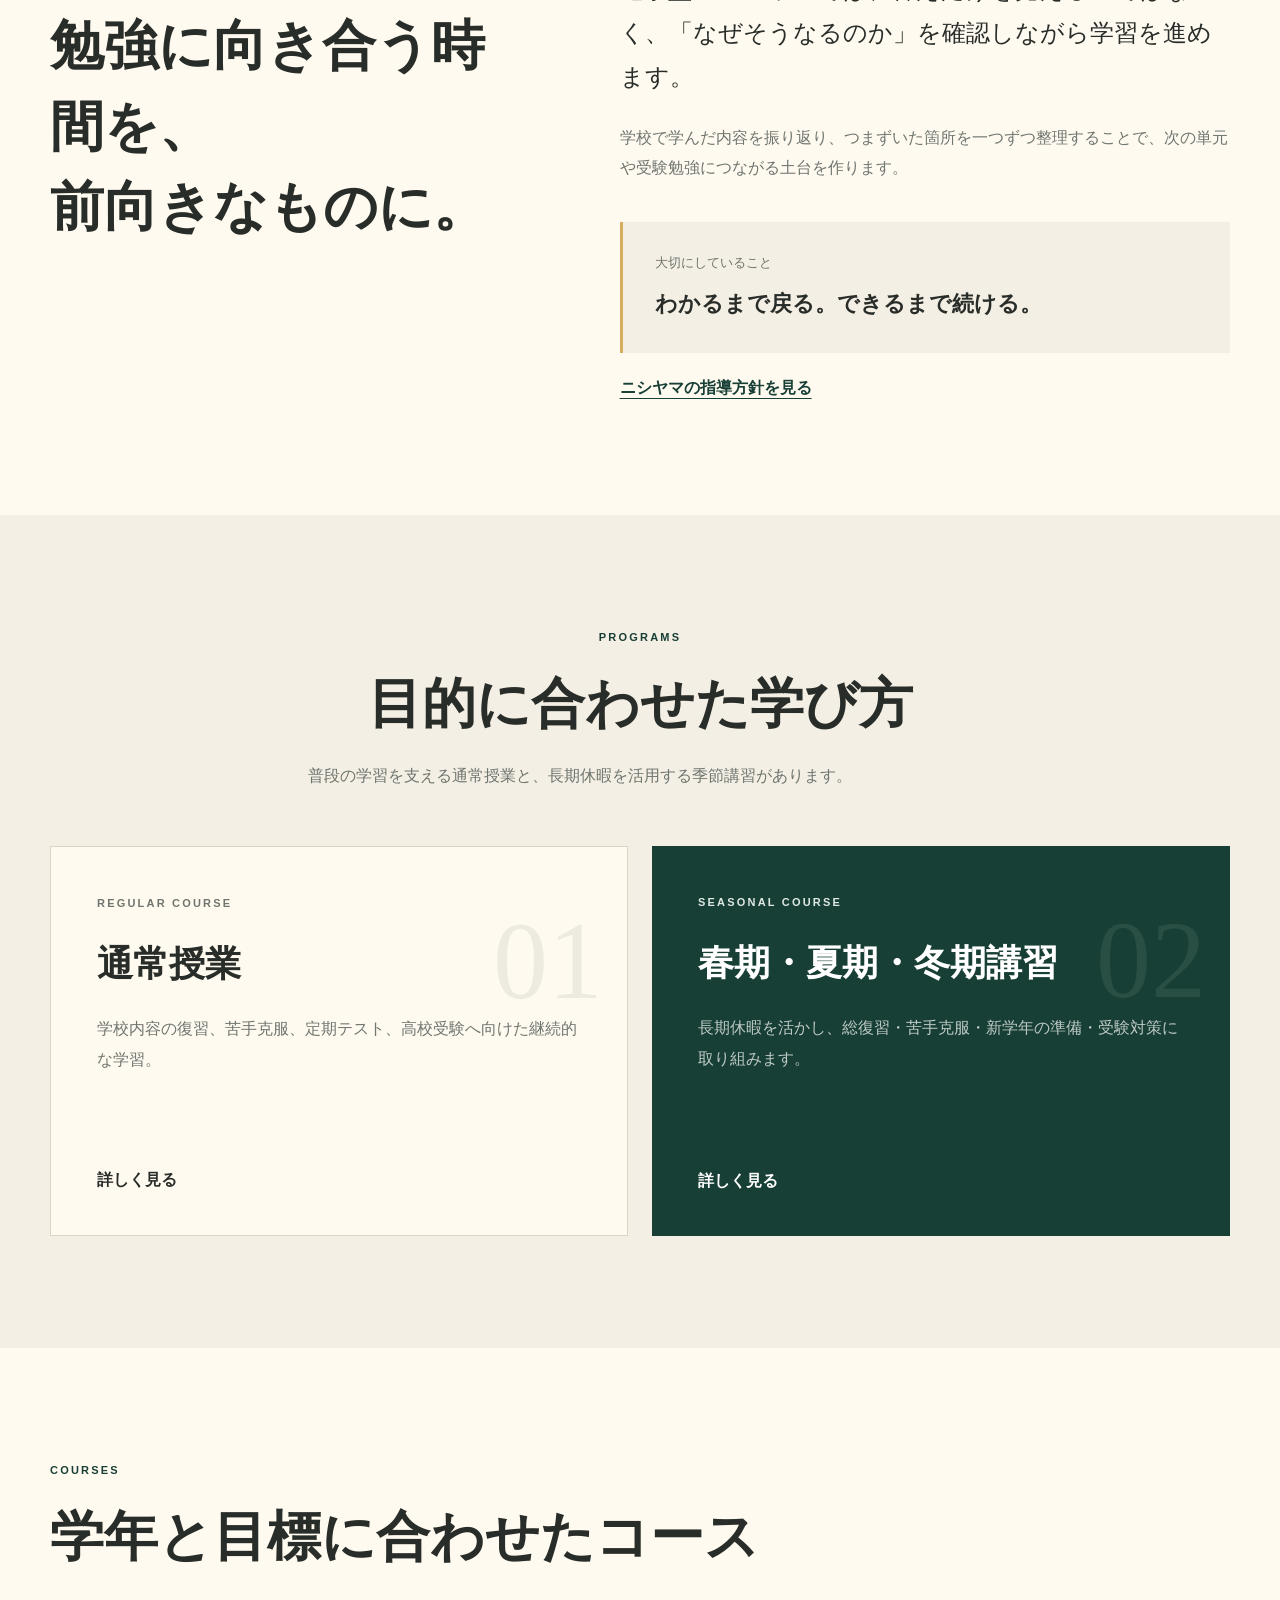
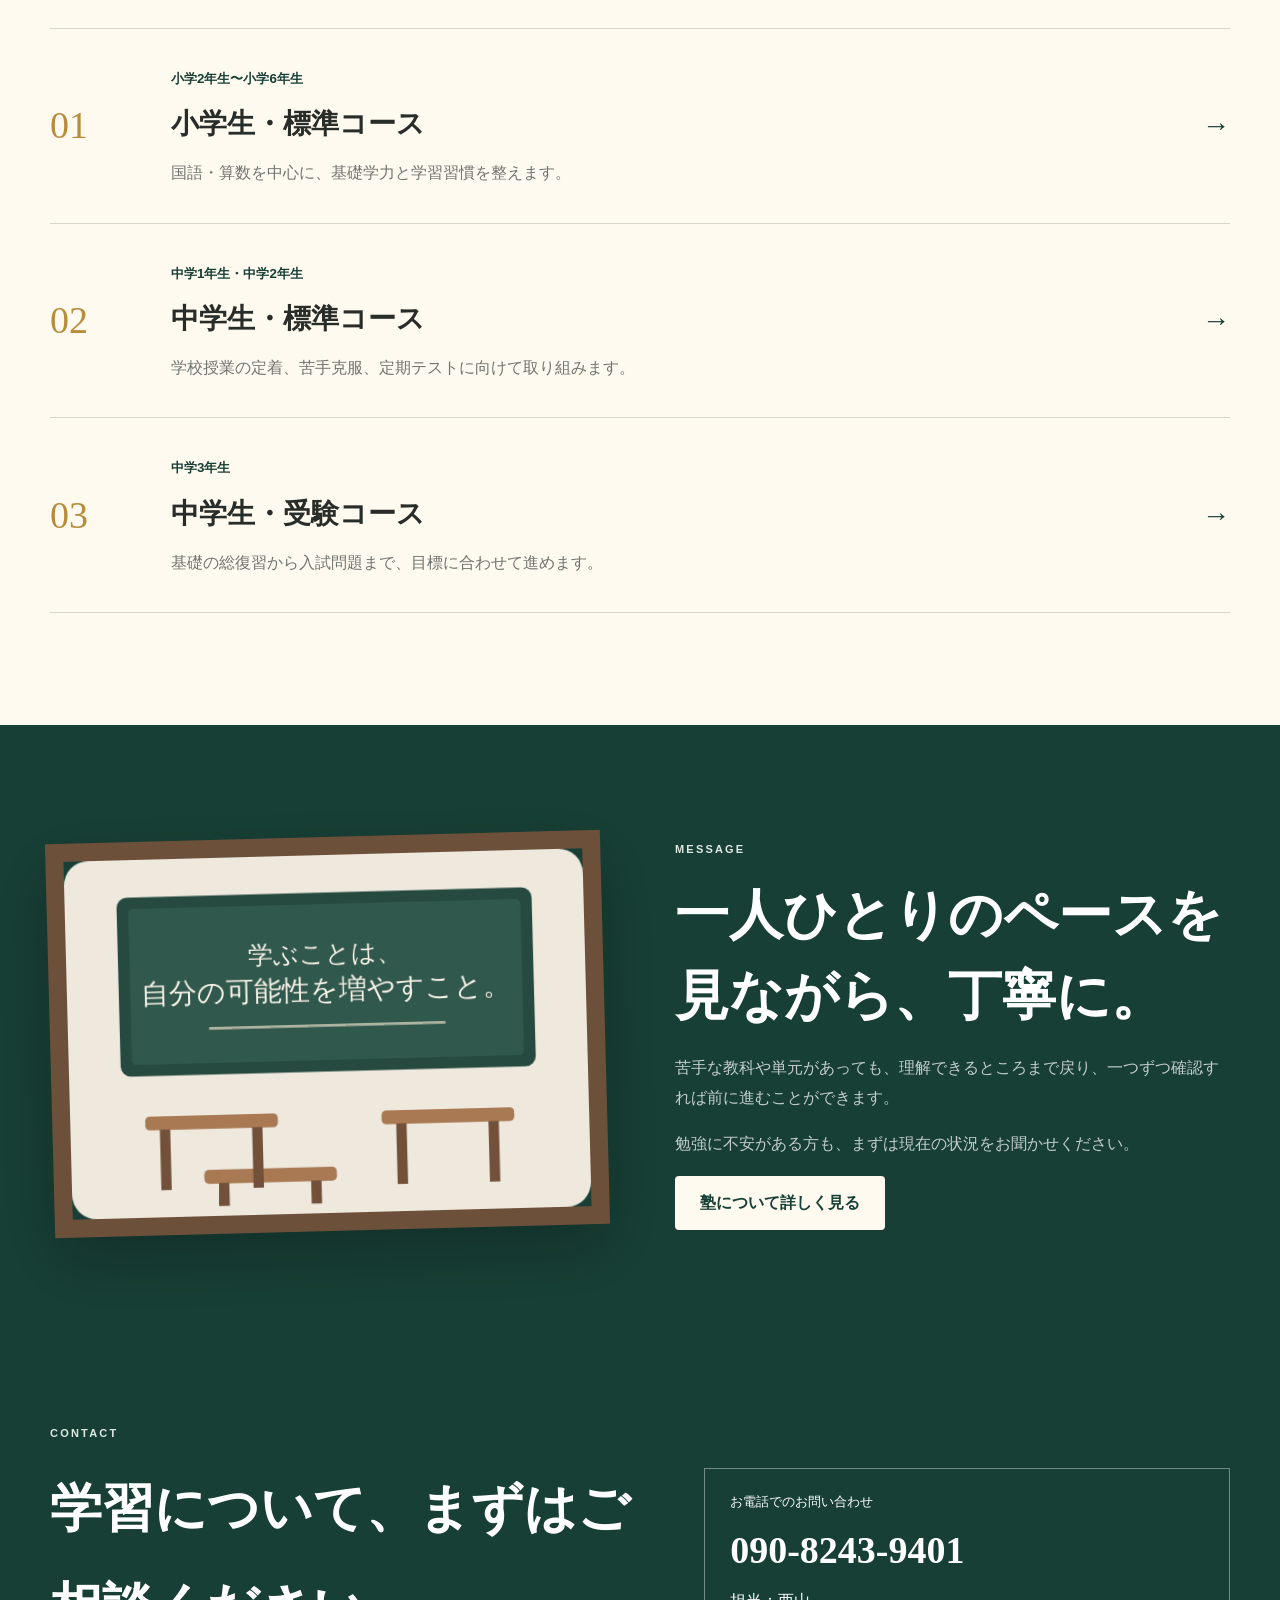
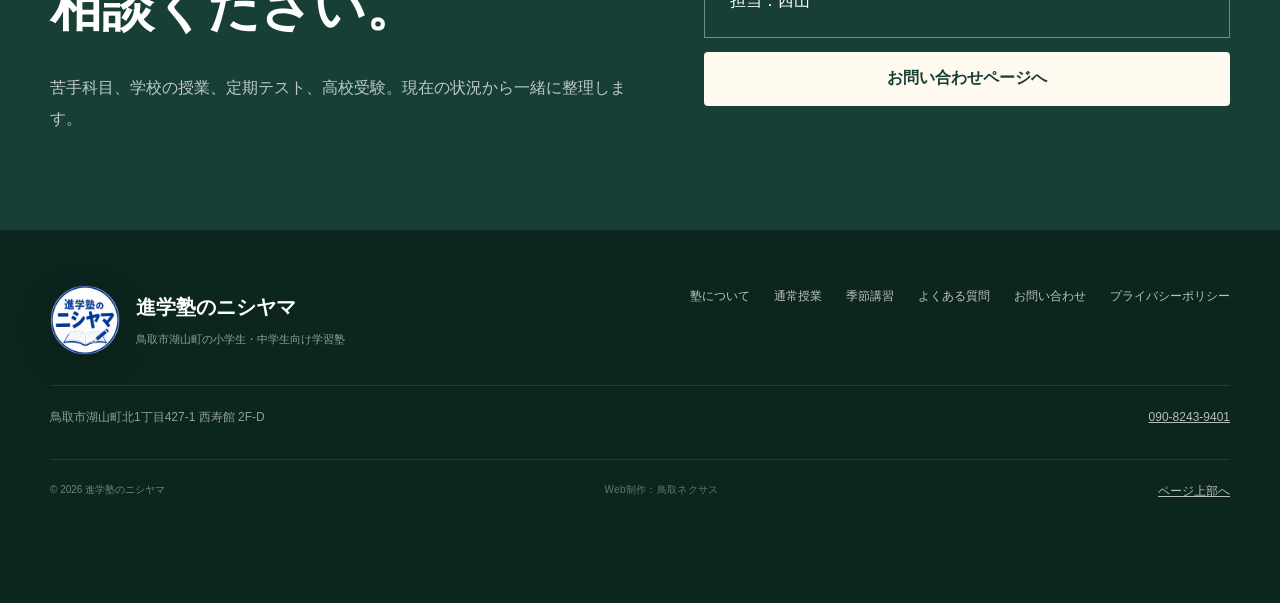
==== commit 5ed06035: "季節講習完成" ====
--- a/index.html
+++ b/index.html
@@ -13,7 +13,7 @@
       <title>進学塾のニシヤマ｜鳥取市湖山町の小学生・中学生向け学習塾</title>
       <link rel="icon" href="assets/img/favicon.png" type="image/png">
       <link rel="apple-touch-icon" href="assets/img/apple-touch-icon.png">
-      <link rel="stylesheet" href="assets/css/style.css?v=20260809b">
+      <link rel="stylesheet" href="assets/css/style.css?v=20260825-9">
 
       <script type="application/ld+json">{"@context": "https://schema.org", "@type": "EducationalOrganization", "name": "進学塾のニシヤマ", "telephone": "+81-90-8243-9401", "address": {"@type": "PostalAddress", "addressLocality": "鳥取市", "streetAddress": "湖山町北1丁目427-1 西寿館 2F-D", "addressCountry": "JP"}, "areaServed": "鳥取県鳥取市", "description": "鳥取市湖山町の小学生・中学生向け地域密着型学習塾"}</script>
       <script src="assets/js/script.js" defer></script>
@@ -42,14 +42,46 @@
 <a href="regular.html">通常授業</a>
 <a href="seasonal.html">季節講習</a>
 <a href="flow.html">入塾まで</a>
-<a href="news.html">お知らせ</a>
             <a class="nav-contact" href="contact.html">お問い合わせ</a>
           </nav>
         </div>
       </header>
 
       <main id="main">
-        <section class="hero-home">
+        <section class="seasonal-focus" data-seasonal-focus aria-labelledby="seasonal-focus-title">
+  <div class="shell seasonal-focus-shell">
+    <div class="seasonal-focus-accent" aria-hidden="true"></div>
+    <div class="seasonal-focus-visual" aria-hidden="true">
+      <span class="seasonal-orbit orbit-one"></span>
+      <span class="seasonal-orbit orbit-two"></span>
+      <span class="seasonal-mark mark-main">季</span>
+      <span class="seasonal-particle particle-1"></span>
+      <span class="seasonal-particle particle-2"></span>
+      <span class="seasonal-particle particle-3"></span>
+      <span class="seasonal-particle particle-4"></span>
+      <span class="seasonal-particle particle-5"></span>
+    </div>
+    <div class="seasonal-focus-copy">
+      <p class="seasonal-focus-kicker" data-seasonal-kicker>SEASONAL COURSE</p>
+      <div class="seasonal-focus-title-row">
+        <span class="seasonal-focus-badge" data-seasonal-badge>季節講習</span>
+        <h2 id="seasonal-focus-title" data-seasonal-title>季節講習のご案内</h2>
+      </div>
+      <p class="seasonal-focus-message" data-seasonal-message>
+        春期・夏期・冬期それぞれの時期に合わせて、復習・予習・苦手克服・受験対策に取り組みます。
+      </p>
+      <p class="seasonal-focus-sub" data-seasonal-sub>
+        生徒さん一人ひとりの状況に合わせ、その時期だからこそできる学習を大切にしています。
+      </p>
+    </div>
+    <div class="seasonal-focus-actions">
+      <a class="button button-primary" data-seasonal-link href="seasonal.html">季節講習を見る</a>
+      <a class="seasonal-focus-contact" href="contact.html">講習について相談する →</a>
+    </div>
+  </div>
+</section>
+
+<section class="hero-home">
   <div class="shell hero-grid">
     <div class="hero-copy">
       <p class="overline hero-reveal">鳥取市湖山町の地域密着型学習塾</p>
@@ -73,13 +105,9 @@
   <div class="hero-scroll">SCROLL</div>
 </section>
 
-<section class="announcement">
-  <div class="shell announcement-inner">
-    <span>季節講習</span>
-    <p>夏期講習を含む季節講習の内容と、2024年度の実施例を掲載しています。</p>
-    <a href="seasonal.html">詳しく見る</a>
-  </div>
-</section>
+
+
+
 
 <section class="section">
   <div class="shell split-layout">
@@ -115,7 +143,7 @@
         <span class="program-index">02</span>
         <p class="overline light">SEASONAL COURSE</p>
         <h3>春期・夏期・冬期講習</h3>
-        <p>まとまった時間を使って、総復習、苦手単元、受験対策に集中します。</p>
+        <p>長期休暇を活かし、総復習・苦手克服・新学年の準備・受験対策に取り組みます。</p>
         <strong>詳しく見る</strong>
       </a>
     </div>
@@ -157,20 +185,6 @@
       <p>苦手な教科や単元があっても、理解できるところまで戻り、一つずつ確認すれば前に進むことができます。</p>
       <p>勉強に不安がある方も、まずは現在の状況をお聞かせください。</p>
       <a class="button button-paper" href="about.html">塾について詳しく見る</a>
-    </div>
-  </div>
-</section>
-
-<section class="section">
-  <div class="shell">
-    <div class="section-heading heading-row reveal">
-      <div><p class="overline">NEWS</p><h2>お知らせ</h2></div>
-      <a class="text-link" href="news.html">一覧を見る</a>
-    </div>
-    <div class="news-grid">
-      <a class="news-card reveal" href="news-summer.html"><time>2024.07.01</time><span>過去資料</span><h3>2024年度 夏期講習の実施例</h3><p>当時の期間、対象、教科、回数、受講料を確認できます。</p></a>
-      <a class="news-card reveal" href="regular.html"><time>案内</time><span>通常授業</span><h3>通常授業のご案内</h3><p>小学生・中学生を対象とした通常授業の内容を掲載しています。</p></a>
-      <a class="news-card reveal" href="contact.html"><time>受付中</time><span>お知らせ</span><h3>学習相談について</h3><p>現在の学習状況や苦手科目について、お電話でご相談いただけます。</p></a>
     </div>
   </div>
 </section>
@@ -221,6 +235,7 @@
         </div>
         <div class="shell footer-bottom">
           <small>&copy; <span data-current-year></span> 進学塾のニシヤマ</small>
+          <a class="site-credit" href="https://tottorinexus.jp/" target="_blank" rel="noopener noreferrer">Web制作：鳥取ネクサス</a>
           <a href="#main">ページ上部へ</a>
         </div>
       </footer>
--- a/assets/css/style.css
+++ b/assets/css/style.css
@@ -86,7 +86,7 @@
 .prose blockquote{margin:38px 0 0;padding:28px 32px;border-left:3px solid var(--gold);background:var(--paper-2)}
 .prose blockquote small,.prose blockquote strong{display:block}.prose blockquote strong{margin-top:8px;color:var(--ink);font-family:"Yu Mincho",serif;font-size:22px}
 .program-editorial{display:grid;grid-template-columns:1fr 1fr;gap:24px}
-.program-panel{position:relative;display:flex;min-height:390px;padding:46px;overflow:hidden;flex-direction:column;text-decoration:none;transition:.3s}
+.program-panel{position:relative;min-height:390px;padding:46px;overflow:hidden;text-decoration:none;transition:.3s}
 .program-panel:hover{transform:translateY(-7px);box-shadow:var(--shadow)}
 .regular-panel{border:1px solid var(--line);background:var(--paper)}
 .seasonal-panel{background:var(--forest);color:#fff}
@@ -95,7 +95,7 @@
 .program-panel h3{margin:12px 0 16px;font-family:"Yu Mincho",serif;font-size:36px}
 .program-panel p{max-width:480px;color:var(--muted)}
 .seasonal-panel p{color:rgba(255,255,255,.72)}
-.program-panel strong{position:relative;left:auto;bottom:auto;display:inline-flex;align-items:center;width:max-content;margin-top:auto;padding-top:28px;line-height:1.5}
+.program-panel strong{position:absolute;left:46px;bottom:40px}
 .course-lines{border-top:1px solid var(--line)}
 .course-line{display:grid;grid-template-columns:95px 1fr auto;gap:26px;align-items:center;padding:34px 0;border-bottom:1px solid var(--line);text-decoration:none;transition:.25s}
 .course-line:hover{padding-left:18px;background:linear-gradient(90deg,rgba(23,63,53,.04),transparent)}
@@ -188,7 +188,7 @@
 @media(max-width:1020px){
   .global-nav{gap:14px}.global-nav>a{font-size:11px}
   .hero-grid,.message-grid,.profile-layout,.contact-page-grid{gap:45px}
-  .program-panel{padding:36px}.program-panel strong{left:auto}
+  .program-panel{padding:36px}.program-panel strong{left:36px}
   .detail-course-grid,.news-grid{gap:14px}
   .step-grid{grid-template-columns:repeat(2,1fr)}.step-card:nth-child(2){border-right:0}.step-card:nth-child(-n+2){border-bottom:1px solid var(--line)}
 }
@@ -212,7 +212,7 @@
   .hero-facts{grid-template-columns:1fr}.hero-facts div{border-right:0;border-bottom:1px solid var(--line)}.hero-facts div:last-child{border-bottom:0}
   .announcement-inner{grid-template-columns:1fr auto;padding:12px 0}.announcement p{grid-column:1/-1;grid-row:2}
   .section-heading h2,.message-copy h2,.summer-grid h2,.profile-copy h2{font-size:32px}
-  .program-panel{min-height:0;padding:30px 24px}.program-panel strong{left:auto;padding-top:22px}
+  .program-panel{min-height:340px;padding:30px 24px}.program-panel strong{left:24px}
   .course-line{grid-template-columns:58px 1fr}.course-line .course-arrow{display:none}.course-line h3{font-size:24px}
   .profile-visual{min-height:340px}.info-table>div{grid-template-columns:1fr;gap:5px}
   .focus-item{grid-template-columns:60px 1fr}
@@ -500,401 +500,1003 @@
 }
 
 
-/* Course details supplied by the school */
-.course-details-section{
+/* =========================================================
+   Seasonal course — premium redesign 2026-08-25
+   ========================================================= */
+.seasonal-premium-hero{
   position:relative;
   overflow:hidden;
-  background:#fffdf8;
-  border-block:1px solid rgba(110,82,60,.08);
-}
-.course-details-section::before{
+  padding:84px 0 70px;
+  background:
+    radial-gradient(circle at 12% 15%,rgba(214,173,92,.16),transparent 28%),
+    radial-gradient(circle at 88% 24%,rgba(23,63,53,.09),transparent 32%),
+    linear-gradient(135deg,#fffaf0 0%,#f5efe3 100%);
+}
+.seasonal-premium-hero::after{
   content:"";
   position:absolute;
-  left:-180px;
-  top:90px;
-  width:420px;
-  height:420px;
-  border:1px solid rgba(23,63,53,.07);
+  width:430px;height:430px;
+  right:-150px;bottom:-260px;
+  border:1px solid rgba(23,63,53,.08);
   border-radius:50%;
-  pointer-events:none;
-}
-.subject-detail-grid{
+}
+.seasonal-hero-grid{
+  display:grid;
+  grid-template-columns:minmax(0,1.05fr) minmax(320px,.95fr);
+  gap:70px;
+  align-items:center;
+}
+.seasonal-premium-hero h1{
+  max-width:760px;
+  margin:12px 0 20px;
+  font-family:"Yu Mincho","Hiragino Mincho ProN",serif;
+  font-size:clamp(42px,6vw,76px);
+  line-height:1.15;
+  letter-spacing:.04em;
+  color:var(--forest);
+}
+.seasonal-hero-lead{
+  max-width:720px;
+  margin:0;
+  font-size:clamp(17px,2vw,21px);
+  line-height:1.9;
+  color:var(--muted);
+}
+.seasonal-hero-tags{
+  display:flex;
+  flex-wrap:wrap;
+  gap:10px;
+  margin-top:28px;
+}
+.seasonal-hero-tags span{
+  padding:9px 14px;
+  border:1px solid rgba(23,63,53,.15);
+  border-radius:999px;
+  background:rgba(255,255,255,.72);
+  color:var(--forest);
+  font-size:12px;
+  font-weight:800;
+  letter-spacing:.04em;
+}
+.seasonal-hero-visual{
+  padding:24px;
+  border:1px solid rgba(23,63,53,.10);
+  border-radius:36px;
+  background:rgba(255,255,255,.64);
+  box-shadow:0 30px 80px rgba(56,45,30,.10);
+  backdrop-filter:blur(7px);
+}
+.seasonal-hero-visual img{
+  width:100%;
+  height:auto;
+  display:block;
+  border-radius:24px;
+}
+.seasonal-intro{
+  display:grid;
+  grid-template-columns:.8fr 1.2fr;
+  gap:72px;
+  align-items:start;
+}
+.seasonal-intro h2{
+  margin:10px 0 0;
+  font-family:"Yu Mincho","Hiragino Mincho ProN",serif;
+  font-size:clamp(34px,4.3vw,54px);
+  line-height:1.35;
+}
+.seasonal-intro-copy{
+  display:grid;
+  gap:16px;
+}
+.seasonal-intro-copy p{margin:0}
+.seasonal-benefit-grid{
+  display:grid;
+  grid-template-columns:repeat(3,minmax(0,1fr));
+  gap:18px;
+  margin-top:46px;
+}
+.seasonal-benefit{
+  min-height:250px;
+  padding:28px;
+  border:1px solid rgba(23,63,53,.10);
+  border-radius:26px;
+  background:#fff;
+  box-shadow:0 18px 50px rgba(23,63,53,.07);
+}
+.seasonal-benefit>span{
+  display:inline-grid;
+  place-items:center;
+  width:40px;height:40px;
+  margin-bottom:28px;
+  border-radius:50%;
+  background:#f1e5cc;
+  color:var(--forest);
+  font-family:Georgia,serif;
+  font-weight:700;
+}
+.seasonal-benefit h3{
+  margin:0 0 12px;
+  font-size:21px;
+}
+.seasonal-benefit p{
+  margin:0;
+  color:var(--muted);
+  line-height:1.8;
+}
+.seasonal-selector-section{background:#fffdf8}
+.seasonal-selector-grid{
+  display:grid;
+  grid-template-columns:repeat(3,minmax(0,1fr));
+  gap:18px;
+}
+.seasonal-selector{
   position:relative;
-  display:grid;
-  grid-template-columns:repeat(2,minmax(0,1fr));
-  gap:22px;
-}
-.subject-detail-card{
-  min-height:270px;
-  padding:36px;
-  border:1px solid var(--line);
-  border-radius:24px;
-  background:linear-gradient(145deg,#fff,var(--paper));
-  box-shadow:0 18px 45px rgba(38,47,40,.07);
-}
-.subject-label{
-  display:inline-flex;
-  min-width:72px;
-  min-height:34px;
-  align-items:center;
-  justify-content:center;
-  padding:0 14px;
+  min-height:260px;
+  display:flex;
+  flex-direction:column;
+  padding:30px 28px;
+  border-radius:28px;
+  overflow:hidden;
+  color:var(--ink);
+  text-decoration:none;
+  border:1px solid rgba(23,63,53,.10);
+  box-shadow:0 18px 50px rgba(23,63,53,.06);
+  transition:transform .25s ease,box-shadow .25s ease;
+}
+.seasonal-selector:hover{
+  transform:translateY(-4px);
+  box-shadow:0 26px 60px rgba(23,63,53,.11);
+}
+.seasonal-selector::before{
+  content:"";
+  position:absolute;
+  left:0;top:0;bottom:0;
+  width:7px;
+}
+.seasonal-selector.spring{background:linear-gradient(145deg,#fff,#fff5f7)}
+.seasonal-selector.summer{background:linear-gradient(145deg,#fff,#fff9e9)}
+.seasonal-selector.winter{background:linear-gradient(145deg,#fff,#f1f7ff)}
+.seasonal-selector.spring::before{background:#c78699}
+.seasonal-selector.summer::before{background:#d5a33d}
+.seasonal-selector.winter::before{background:#6489ba}
+.seasonal-selector small{
+  color:var(--muted);
+  letter-spacing:.14em;
+  font-weight:800;
+}
+.seasonal-selector strong{
+  margin:10px 0 14px;
+  font-family:"Yu Mincho","Hiragino Mincho ProN",serif;
+  font-size:31px;
+}
+.seasonal-selector p{
+  margin:0;
+  color:var(--muted);
+  line-height:1.75;
+}
+.seasonal-selector span{
+  margin-top:auto;
+  padding-top:24px;
+  color:var(--forest);
+  font-weight:900;
+}
+.seasonal-detail-section{scroll-margin-top:90px}
+.seasonal-detail{
+  border:1px solid rgba(23,63,53,.10);
+  border-radius:34px;
+  background:#fff;
+  box-shadow:0 28px 80px rgba(23,63,53,.07);
+  overflow:hidden;
+}
+.seasonal-detail-header{
+  position:relative;
+  display:flex;
+  justify-content:space-between;
+  align-items:flex-end;
+  gap:28px;
+  padding:36px 38px 30px;
+}
+.seasonal-detail-header::before{
+  content:"";
+  position:absolute;
+  left:0;top:0;bottom:0;
+  width:8px;
+}
+.seasonal-detail-header.spring{background:linear-gradient(90deg,#fff8fa,#fff)}
+.seasonal-detail-header.summer{background:linear-gradient(90deg,#fff9e9,#fff)}
+.seasonal-detail-header.winter{background:linear-gradient(90deg,#f2f7ff,#fff)}
+.seasonal-detail-header.spring::before{background:#c78699}
+.seasonal-detail-header.summer::before{background:#d5a33d}
+.seasonal-detail-header.winter::before{background:#6489ba}
+.seasonal-detail-header h2{
+  margin:8px 0 8px;
+  font-family:"Yu Mincho","Hiragino Mincho ProN",serif;
+  font-size:clamp(36px,4.5vw,54px);
+}
+.seasonal-detail-header p:last-child{margin:0;color:var(--muted)}
+.historical-badge{
+  flex:0 0 auto;
+  padding:9px 14px;
   border-radius:999px;
   background:var(--forest);
   color:#fff;
+  font-size:11px;
+  font-weight:900;
+  letter-spacing:.06em;
+}
+.seasonal-detail-copy{
+  display:grid;
+  grid-template-columns:1fr 1fr;
+  gap:28px;
+  padding:30px 38px 8px;
+}
+.seasonal-detail-copy p{
+  margin:0;
+  color:var(--muted);
+  line-height:1.9;
+}
+.seasonal-fact-grid{
+  display:grid;
+  grid-template-columns:repeat(4,minmax(0,1fr));
+  gap:1px;
+  margin:26px 38px 34px;
+  border:1px solid var(--line);
+  border-radius:20px;
+  overflow:hidden;
+  background:var(--line);
+}
+.seasonal-fact-grid>div{
+  min-height:112px;
+  display:flex;
+  flex-direction:column;
+  justify-content:center;
+  padding:18px;
+  background:#fff;
+}
+.seasonal-fact-grid small{
+  margin-bottom:8px;
+  color:var(--muted);
+  font-size:11px;
+  font-weight:800;
+}
+.seasonal-fact-grid strong{
+  color:var(--forest);
+  font-size:15px;
+  line-height:1.55;
+}
+.historical-course-card{
+  margin:0 38px 38px;
+  padding:26px;
+  border-radius:24px;
+  background:#f9f6ef;
+  border:1px solid rgba(110,82,60,.12);
+}
+.historical-course-title{
+  display:flex;
+  justify-content:space-between;
+  align-items:end;
+  gap:20px;
+  margin-bottom:18px;
+}
+.historical-course-title small{
+  color:var(--muted);
+  letter-spacing:.12em;
+  font-weight:900;
+}
+.historical-course-title h3{
+  margin:6px 0 0;
+  font-family:"Yu Mincho","Hiragino Mincho ProN",serif;
+  font-size:25px;
+}
+.historical-course-title>p{
+  margin:0;
+  color:var(--muted);
   font-size:12px;
+}
+.historical-note{
+  margin:16px 2px 0;
+  color:var(--muted);
+  font-size:12px;
+  line-height:1.8;
+}
+.seasonal-current-section{
+  background:var(--forest);
+  color:#fff;
+}
+.seasonal-current-card{
+  display:grid;
+  grid-template-columns:1.15fr .85fr;
+  gap:54px;
+  align-items:center;
+}
+.seasonal-current-card h2{
+  margin:10px 0 16px;
+  font-family:"Yu Mincho","Hiragino Mincho ProN",serif;
+  font-size:clamp(34px,4.5vw,54px);
+  line-height:1.35;
+}
+.seasonal-current-card p{
+  margin:0;
+  color:rgba(255,255,255,.76);
+  line-height:1.85;
+}
+.seasonal-current-actions{
+  display:grid;
+  gap:14px;
+}
+.seasonal-phone{
+  display:grid;
+  gap:2px;
+  padding:18px 20px;
+  border:1px solid rgba(255,255,255,.24);
+  border-radius:18px;
+  color:#fff;
+  text-decoration:none;
+}
+.seasonal-phone small,.seasonal-phone span{color:rgba(255,255,255,.7)}
+.seasonal-phone strong{font-size:22px}
+@media(max-width:980px){
+  .seasonal-hero-grid,
+  .seasonal-intro,
+  .seasonal-current-card{grid-template-columns:1fr}
+  .seasonal-benefit-grid,
+  .seasonal-selector-grid{grid-template-columns:1fr}
+  .seasonal-hero-visual{max-width:560px}
+  .seasonal-detail-copy{grid-template-columns:1fr}
+  .seasonal-fact-grid{grid-template-columns:1fr 1fr}
+}
+@media(max-width:620px){
+  .seasonal-premium-hero{padding:58px 0 48px}
+  .seasonal-hero-grid{gap:32px}
+  .seasonal-hero-visual{padding:12px;border-radius:24px}
+  .seasonal-benefit{min-height:0;padding:22px}
+  .seasonal-selector{min-height:220px;padding:24px 22px}
+  .seasonal-detail{border-radius:24px}
+  .seasonal-detail-header{
+    align-items:flex-start;
+    flex-direction:column;
+    padding:28px 22px 24px;
+  }
+  .seasonal-detail-copy{padding:24px 22px 6px}
+  .seasonal-fact-grid{
+    grid-template-columns:1fr;
+    margin:22px;
+  }
+  .seasonal-fact-grid>div{min-height:0}
+  .historical-course-card{
+    margin:0 14px 22px;
+    padding:18px 12px;
+    border-radius:18px;
+  }
+  .historical-course-title{
+    align-items:flex-start;
+    flex-direction:column;
+    margin:0 6px 14px;
+  }
+  .historical-course-title h3{font-size:21px}
+  .historical-course-card .course-table{min-width:720px}
+  .seasonal-current-card{gap:28px}
+}
+
+
+
+/* Flyer message emphasis */
+.flyer-message-card{
+  margin:28px 38px 30px;
+  display:grid;
+  grid-template-columns:240px minmax(0,1fr);
+  gap:28px;
+  padding:28px;
+  border-radius:26px;
+  border:1px solid rgba(23,63,53,.10);
+  box-shadow:0 18px 50px rgba(23,63,53,.06);
+}
+.spring-message{
+  background:linear-gradient(135deg,#fff8fa 0%,#fffdf9 100%);
+}
+.winter-message{
+  background:linear-gradient(135deg,#f2f7ff 0%,#fff 100%);
+}
+.flyer-message-label{
+  align-self:start;
+  padding-right:22px;
+  border-right:1px solid rgba(23,63,53,.12);
+}
+.flyer-message-label span{
+  display:block;
+  margin-bottom:10px;
+  color:var(--muted);
+  font-size:11px;
   font-weight:900;
-  letter-spacing:.12em;
-}
-.subject-detail-card h3{
-  margin:24px 0 12px;
-  font-family:"Yu Mincho",serif;
-  font-size:28px;
-  line-height:1.5;
-}
-.subject-detail-card p{margin:0;color:var(--muted)}
-.course-detail-lead{
-  max-width:920px;
-  margin:36px auto 42px;
-  color:var(--ink);
-  font-family:"Yu Mincho",serif;
+  letter-spacing:.16em;
+}
+.flyer-message-label strong{
+  display:block;
+  color:var(--forest);
+  font-family:"Yu Mincho","Hiragino Mincho ProN",serif;
   font-size:22px;
-  line-height:1.9;
-  text-align:center;
-}
-.course-fact-grid{
-  display:grid;
-  grid-template-columns:repeat(2,minmax(0,1fr));
-  gap:18px;
-}
-.course-fact-card{
+  line-height:1.55;
+}
+.flyer-message-body{
+  display:grid;
+  gap:14px;
+}
+.flyer-message-body p{
+  margin:0;
+  color:var(--muted);
+  line-height:1.95;
+}
+.flyer-message-body .flyer-message-emphasis{
+  padding:16px 18px;
+  border-left:4px solid var(--forest);
+  background:rgba(255,255,255,.72);
+  color:var(--forest);
+  font-family:"Yu Mincho","Hiragino Mincho ProN",serif;
+  font-size:19px;
+  font-weight:700;
+}
+@media(max-width:760px){
+  .flyer-message-card{
+    grid-template-columns:1fr;
+    gap:18px;
+    margin:22px;
+    padding:22px 18px;
+  }
+  .flyer-message-label{
+    padding-right:0;
+    padding-bottom:16px;
+    border-right:0;
+    border-bottom:1px solid rgba(23,63,53,.12);
+  }
+  .flyer-message-label strong{font-size:20px}
+  .flyer-message-body .flyer-message-emphasis{font-size:17px}
+}
+
+
+
+/* =========================================================
+   Home seasonal focus — automatic seasonal banner
+   ========================================================= */
+.seasonal-focus{
   position:relative;
-  min-height:300px;
-  padding:34px;
   overflow:hidden;
-  border:1px solid rgba(23,63,53,.12);
-  border-radius:22px;
-  background:var(--paper-2);
-}
-.course-fact-card::after{
+  border-top:1px solid rgba(23,63,53,.08);
+  border-bottom:1px solid rgba(23,63,53,.08);
+  background:#fffdf8;
+}
+.seasonal-focus::before,
+.seasonal-focus::after{
   content:"";
   position:absolute;
-  right:-55px;
-  bottom:-55px;
-  width:150px;
-  height:150px;
+  border-radius:50%;
+  pointer-events:none;
+}
+.seasonal-focus::before{
+  width:320px;
+  height:320px;
+  right:-130px;
+  top:-170px;
+  background:rgba(214,173,92,.10);
+}
+.seasonal-focus::after{
+  width:220px;
+  height:220px;
+  left:-120px;
+  bottom:-150px;
   border:1px solid rgba(23,63,53,.08);
-  border-radius:50%;
-}
-.fact-number{
-  margin:0 0 18px;
-  color:var(--gold-deep);
-  font-family:Georgia,"Times New Roman",serif;
-  font-size:28px;
-  line-height:1;
-}
-.course-fact-card h3{
-  margin:0 0 12px;
-  font-family:"Yu Mincho",serif;
-  font-size:25px;
-}
-.course-fact-card>strong{
-  display:block;
-  margin-bottom:14px;
+}
+.seasonal-focus-shell{
+  position:relative;
+  z-index:1;
+  min-height:245px;
+  display:grid;
+  grid-template-columns:8px minmax(0,1fr) auto;
+  gap:30px;
+  align-items:center;
+  padding-top:38px;
+  padding-bottom:38px;
+}
+.seasonal-focus-accent{
+  align-self:stretch;
+  min-height:130px;
+  border-radius:999px;
+  background:var(--gold);
+}
+.seasonal-focus-kicker{
+  margin:0 0 10px;
+  color:var(--muted);
+  font-size:11px;
+  font-weight:900;
+  letter-spacing:.18em;
+}
+.seasonal-focus-title-row{
+  display:flex;
+  align-items:center;
+  gap:14px;
+  flex-wrap:wrap;
+}
+.seasonal-focus-badge{
+  display:inline-flex;
+  align-items:center;
+  min-height:32px;
+  padding:6px 12px;
+  border-radius:999px;
+  background:var(--forest);
+  color:#fff;
+  font-size:11px;
+  font-weight:900;
+}
+.seasonal-focus h2{
+  margin:0;
+  font-family:"Yu Mincho","Hiragino Mincho ProN",serif;
+  font-size:clamp(31px,4vw,48px);
+  line-height:1.3;
   color:var(--forest);
-  font-size:19px;
-}
-.course-fact-card p{color:var(--muted)}
-.course-fact-card ul{margin:12px 0 0;padding-left:1.2em;color:var(--muted)}
-.course-fact-card li{margin:7px 0}
-.course-fact-card .compact-list{font-size:13px}
-.time-slot-list{display:flex;flex-wrap:wrap;gap:9px;margin-top:16px}
-.time-slot-list span,
-.time-slot-list small{
-  display:inline-flex;
-  min-height:38px;
-  align-items:center;
-  padding:5px 12px;
-  border:1px solid rgba(23,63,53,.14);
-  border-radius:999px;
-  background:#fff;
+}
+.seasonal-focus-message{
+  margin:15px 0 4px;
+  font-family:"Yu Mincho","Hiragino Mincho ProN",serif;
+  font-size:clamp(18px,2.2vw,24px);
+  font-weight:700;
+  line-height:1.65;
+}
+.seasonal-focus-sub{
+  max-width:760px;
+  margin:0;
+  color:var(--muted);
+  line-height:1.8;
+}
+.seasonal-focus-actions{
+  min-width:205px;
+  display:grid;
+  gap:12px;
+  justify-items:start;
+}
+.seasonal-focus-contact{
   color:var(--forest);
   font-size:13px;
-  font-weight:900;
-}
-.time-slot-list small{color:var(--muted);font-weight:800}
-.course-detail-action{
+  font-weight:800;
+  text-decoration:none;
+}
+.seasonal-focus-contact:hover{text-decoration:underline}
+
+/* 季節ごとのニュアンス */
+.seasonal-focus.is-spring{
+  background:linear-gradient(105deg,#fffdf8 0%,#fff4f7 100%);
+}
+.seasonal-focus.is-spring .seasonal-focus-accent{background:#c78699}
+.seasonal-focus.is-spring .seasonal-focus-badge{background:#8f5265}
+.seasonal-focus.is-summer{
+  background:linear-gradient(105deg,#fffdf8 0%,#fff7dd 100%);
+}
+.seasonal-focus.is-summer .seasonal-focus-accent{background:#d5a33d}
+.seasonal-focus.is-summer .seasonal-focus-badge{background:#956b18}
+.seasonal-focus.is-winter{
+  background:linear-gradient(105deg,#fffdf8 0%,#eef6ff 100%);
+}
+.seasonal-focus.is-winter .seasonal-focus-accent{background:#6489ba}
+.seasonal-focus.is-winter .seasonal-focus-badge{background:#3e638f}
+
+@media(max-width:820px){
+  .seasonal-focus-shell{
+    grid-template-columns:6px minmax(0,1fr);
+    gap:20px;
+  }
+  .seasonal-focus-actions{
+    grid-column:2;
+    min-width:0;
+  }
+}
+@media(max-width:560px){
+  .seasonal-focus-shell{
+    min-height:0;
+    padding-top:28px;
+    padding-bottom:30px;
+  }
+  .seasonal-focus-accent{min-height:180px}
+  .seasonal-focus-title-row{
+    align-items:flex-start;
+    flex-direction:column;
+    gap:8px;
+  }
+  .seasonal-focus-message{margin-top:12px}
+  .seasonal-focus-actions .button{width:100%;text-align:center}
+}
+
+
+
+/* =========================================================
+   Seasonal visual upgrade 2026-08-25
+   ========================================================= */
+
+/* ---------- TOP：季節講習を最上部で大きく ---------- */
+.seasonal-focus{
+  min-height:430px;
   display:flex;
   align-items:center;
-  justify-content:space-between;
-  gap:24px;
-  margin-top:24px;
-  padding:26px 30px;
-  border-left:4px solid var(--gold);
-  background:var(--paper);
-}
-.course-detail-action p{margin:0;color:var(--muted)}
-.course-detail-action .button{flex:0 0 auto}
-@media(max-width:820px){
-  .subject-detail-grid,.course-fact-grid{grid-template-columns:1fr}
-  .course-detail-action{align-items:flex-start;flex-direction:column}
-}
-@media(max-width:560px){
-  .subject-detail-card,.course-fact-card{min-height:auto;padding:26px 22px;border-radius:18px}
-  .subject-detail-card h3{font-size:23px}
-  .course-detail-lead{margin:28px auto 34px;font-size:19px;text-align:left}
-  .course-detail-action{padding:22px}
-  .course-detail-action .button{width:100%}
-}
-
-
-/* ===== Course overview: readable information hierarchy ===== */
-.course-overview-section{
-  padding:110px 0;
-  background:linear-gradient(180deg,#fffdf8 0%,#f6f0e5 100%);
-  border-block:1px solid rgba(23,63,53,.1);
-}
-.course-overview-heading{max-width:760px;margin:0 auto 48px;text-align:center}
-.course-overview-heading h2{margin:8px 0 14px;color:var(--forest);font-size:clamp(34px,4vw,48px);line-height:1.35}
-.course-overview-heading>p:last-child{margin:0 auto;color:var(--muted);font-size:16px;line-height:1.9}
-.course-subject-grid{display:grid;grid-template-columns:repeat(2,minmax(0,1fr));gap:22px;max-width:1060px;margin:0 auto 24px}
-.course-subject-card{padding:34px;border:1px solid rgba(23,63,53,.13);border-radius:24px;background:#fff;box-shadow:0 18px 46px rgba(38,47,40,.07)}
-.course-subject-title{display:flex;align-items:center;gap:14px;margin-bottom:20px}
-.course-subject-title span{display:inline-flex;align-items:center;justify-content:center;min-width:54px;min-height:32px;padding:3px 10px;border-radius:999px;background:var(--forest);color:#fff;font-size:12px;font-weight:900;letter-spacing:.1em}
-.course-subject-title h3{margin:0;color:var(--forest);font-size:28px;line-height:1.2}
-.course-subject-card>strong{display:block;margin-bottom:12px;color:var(--ink);font-size:20px;line-height:1.6}
-.course-subject-card>p{margin:0;color:var(--muted);font-size:15px;line-height:1.95}
-.course-key-grid{display:grid;grid-template-columns:repeat(3,minmax(0,1fr));gap:18px;max-width:1060px;margin:0 auto 24px}
-.course-key-card{padding:28px 26px;border:1px solid rgba(23,63,53,.12);border-radius:20px;background:rgba(255,255,255,.92)}
-.course-key-label{margin:0 0 10px;color:var(--gold-deep);font-size:12px;font-weight:900;letter-spacing:.12em}
-.course-key-card h3{margin:0 0 12px;color:var(--forest);font-size:24px;line-height:1.4}
-.course-key-card>p:last-child{margin:0;color:var(--muted);font-size:14px;line-height:1.85}
-.course-time-list{display:flex;flex-wrap:wrap;gap:8px;margin-top:14px}
-.course-time-list span,.course-time-list small{display:inline-flex;align-items:center;min-height:38px;padding:6px 12px;border-radius:999px;background:#edf4ef;color:var(--forest);font-size:13px;font-weight:900}
-.course-time-list small{background:#fff4d9;color:#77581d}
-.course-content-box{max-width:1060px;margin:0 auto 24px;padding:34px;border:1px solid rgba(23,63,53,.13);border-left:6px solid var(--forest);border-radius:22px;background:#fff}
-.course-content-heading{display:flex;align-items:flex-end;justify-content:space-between;gap:20px;margin-bottom:24px;padding-bottom:20px;border-bottom:1px solid var(--line)}
-.course-content-heading .course-key-label{margin:0}
-.course-content-heading h3{margin:0;color:var(--ink);font-size:27px;line-height:1.4;text-align:right}
-.course-content-list{display:grid;gap:14px;margin:0;padding:0;list-style:none}
-.course-content-list li{display:grid;grid-template-columns:minmax(220px,.85fr) 1.6fr;gap:22px;align-items:start;padding:18px 20px;border-radius:14px;background:var(--paper-2)}
-.course-content-list strong{color:var(--forest);font-size:16px;line-height:1.7}
-.course-content-list span{color:var(--muted);font-size:14px;line-height:1.8}
-.course-content-note{margin:18px 0 0;color:var(--muted);font-size:14px;line-height:1.8}
-.course-frequency-note{display:grid;grid-template-columns:repeat(2,minmax(0,1fr));gap:12px;margin-top:18px}
-.course-frequency-note p{margin:0;padding:15px 16px;border-radius:12px;background:#f7f2e8;color:var(--muted);font-size:14px;line-height:1.7}
-.course-frequency-note strong{color:var(--forest)}
-.course-overview-section .course-detail-action{max-width:1060px;margin:0 auto}
-@media(max-width:900px){
-  .course-key-grid{grid-template-columns:1fr}
-  .course-key-card{min-height:auto}
-}
-@media(max-width:760px){
-  .course-overview-section{padding:82px 0}
-  .course-overview-heading{text-align:left;margin-bottom:34px}
-  .course-subject-grid{grid-template-columns:1fr}
-  .course-content-heading{align-items:flex-start;flex-direction:column}
-  .course-content-heading h3{text-align:left}
-  .course-content-list li{grid-template-columns:1fr;gap:5px}
-  .course-frequency-note{grid-template-columns:1fr}
-}
-@media(max-width:560px){
-  .course-overview-section{padding:68px 0}
-  .course-overview-heading h2{font-size:31px}
-  .course-overview-heading>p:last-child{font-size:14px}
-  .course-subject-card,.course-key-card,.course-content-box{padding:24px 20px;border-radius:18px}
-  .course-subject-title h3{font-size:25px}
-  .course-subject-card>strong{font-size:18px}
-  .course-subject-card>p,.course-key-card>p:last-child,.course-content-list span{font-size:13px}
-  .course-content-heading h3{font-size:22px}
-}
-
-
-/* ===== About page: motto and students ===== */
-.philosophy-section{
+  isolation:isolate;
+}
+.seasonal-focus-shell{
+  min-height:430px;
+  grid-template-columns:10px minmax(0,1fr) minmax(280px,.42fr);
+  gap:38px;
+  padding-top:62px;
+  padding-bottom:62px;
+}
+.seasonal-focus-copy{
+  position:relative;
+  z-index:3;
+  max-width:820px;
+}
+.seasonal-focus h2{
+  font-size:clamp(48px,6vw,76px);
+  letter-spacing:.035em;
+}
+.seasonal-focus-message{
+  max-width:800px;
+  margin-top:20px;
+  font-size:clamp(22px,2.7vw,31px);
+  line-height:1.55;
+}
+.seasonal-focus-sub{
+  max-width:760px;
+  margin-top:8px;
+  font-size:15px;
+}
+.seasonal-focus-actions{
+  position:relative;
+  z-index:4;
+  min-width:240px;
+  align-self:end;
+  padding-bottom:6px;
+}
+.seasonal-focus-actions .button{
+  min-width:220px;
+  padding:15px 22px;
+  font-size:15px;
+}
+.seasonal-focus-visual{
+  position:absolute;
+  z-index:1;
+  top:0;
+  right:0;
+  width:42%;
+  height:100%;
+  pointer-events:none;
+  overflow:hidden;
+}
+.seasonal-mark{
+  position:absolute;
+  right:8%;
+  top:50%;
+  transform:translateY(-52%);
+  font-family:"Yu Mincho","Hiragino Mincho ProN",serif;
+  font-size:clamp(170px,22vw,330px);
+  line-height:1;
+  font-weight:700;
+  color:rgba(23,63,53,.055);
+}
+.seasonal-orbit{
+  position:absolute;
+  border-radius:50%;
+  border:1px solid rgba(23,63,53,.12);
+}
+.orbit-one{
+  width:320px;height:320px;
+  right:-40px;top:-70px;
+}
+.orbit-two{
+  width:220px;height:220px;
+  right:130px;bottom:-100px;
+}
+.seasonal-particle{
+  position:absolute;
+  width:12px;height:12px;
+  border-radius:50%;
+  background:rgba(23,63,53,.14);
+}
+.particle-1{right:14%;top:18%}
+.particle-2{right:30%;top:28%;width:7px;height:7px}
+.particle-3{right:10%;top:68%;width:8px;height:8px}
+.particle-4{right:36%;top:72%;width:14px;height:14px}
+.particle-5{right:22%;top:48%;width:5px;height:5px}
+
+/* 春 */
+.seasonal-focus.is-spring{
+  background:
+    radial-gradient(circle at 88% 25%,rgba(199,134,153,.22),transparent 24%),
+    linear-gradient(115deg,#fffdf8 0%,#fff4f7 64%,#fbe8ee 100%);
+}
+.seasonal-focus.is-spring .seasonal-mark::after{content:"春"}
+.seasonal-focus.is-spring .seasonal-mark{font-size:0}
+.seasonal-focus.is-spring .seasonal-mark::after{
+  font-size:clamp(170px,22vw,330px);
+}
+.seasonal-focus.is-spring .seasonal-particle{
+  border-radius:70% 30% 70% 30%;
+  background:rgba(199,134,153,.35);
+  transform:rotate(35deg);
+}
+
+/* 夏 */
+.seasonal-focus.is-summer{
+  background:
+    radial-gradient(circle at 88% 18%,rgba(231,184,94,.28),transparent 26%),
+    radial-gradient(circle at 74% 90%,rgba(94,137,100,.12),transparent 32%),
+    linear-gradient(115deg,#fffdf8 0%,#fff8df 60%,#f6edc8 100%);
+}
+.seasonal-focus.is-summer .seasonal-mark::after{content:"夏"}
+.seasonal-focus.is-summer .seasonal-mark{font-size:0}
+.seasonal-focus.is-summer .seasonal-mark::after{
+  font-size:clamp(170px,22vw,330px);
+}
+.seasonal-focus.is-summer .orbit-one{
+  border:0;
+  background:
+    repeating-conic-gradient(from 0deg,rgba(213,163,61,.14) 0deg 5deg,transparent 5deg 18deg);
+  border-radius:50%;
+}
+.seasonal-focus.is-summer .seasonal-particle{
+  background:rgba(94,137,100,.28);
+}
+
+/* 冬 */
+.seasonal-focus.is-winter{
+  background:
+    radial-gradient(circle at 87% 18%,rgba(100,137,186,.21),transparent 27%),
+    linear-gradient(115deg,#fffdf8 0%,#eff7ff 60%,#e2eefb 100%);
+}
+.seasonal-focus.is-winter .seasonal-mark::after{content:"冬"}
+.seasonal-focus.is-winter .seasonal-mark{font-size:0}
+.seasonal-focus.is-winter .seasonal-mark::after{
+  font-size:clamp(170px,22vw,330px);
+}
+.seasonal-focus.is-winter .seasonal-particle{
+  background:rgba(100,137,186,.30);
+  box-shadow:18px 18px 0 -4px rgba(100,137,186,.18);
+}
+
+/* ---------- 季節講習ページ：季節感 ---------- */
+.seasonal-premium-hero{
+  background:
+    radial-gradient(circle at 12% 18%,rgba(199,134,153,.10),transparent 22%),
+    radial-gradient(circle at 82% 18%,rgba(213,163,61,.13),transparent 25%),
+    radial-gradient(circle at 85% 82%,rgba(100,137,186,.12),transparent 28%),
+    linear-gradient(135deg,#fffaf0 0%,#f7f0e4 100%);
+}
+.seasonal-hero-rail{
+  display:grid;
+  grid-template-columns:repeat(3,minmax(0,1fr));
+  gap:10px;
+  margin-top:30px;
+  max-width:690px;
+}
+.seasonal-hero-rail span{
+  position:relative;
+  min-height:78px;
+  display:flex;
+  align-items:center;
+  gap:12px;
+  padding:14px 15px;
+  border-radius:18px;
+  overflow:hidden;
+  border:1px solid rgba(23,63,53,.09);
+  background:rgba(255,255,255,.68);
+}
+.seasonal-hero-rail i{
+  font-family:"Yu Mincho","Hiragino Mincho ProN",serif;
+  font-size:31px;
+  font-style:normal;
+  font-weight:700;
+}
+.seasonal-hero-rail small{
+  font-size:12px;
+  font-weight:800;
+}
+.rail-spring i{color:#a95f75}
+.rail-summer i{color:#a67617}
+.rail-winter i{color:#486f9d}
+
+.seasonal-selector{
+  min-height:300px;
+}
+.seasonal-selector::after{
+  content:attr(data-season-kanji);
+  position:absolute;
+  right:-4px;
+  bottom:-34px;
+  font-family:"Yu Mincho","Hiragino Mincho ProN",serif;
+  font-size:170px;
+  font-weight:700;
+  line-height:1;
+  opacity:.07;
+}
+.seasonal-selector.spring::after{color:#8f5265}
+.seasonal-selector.summer::after{color:#956b18}
+.seasonal-selector.winter::after{color:#3e638f}
+.seasonal-selector>*{
+  position:relative;
+  z-index:2;
+}
+
+.season-atmosphere{
   position:relative;
   overflow:hidden;
-  background:var(--forest);
-  color:#fff;
-}
-.philosophy-section::before{
+}
+.season-atmosphere::before,
+.season-atmosphere::after{
   content:"";
   position:absolute;
-  right:-170px;
-  top:-190px;
-  width:520px;
-  height:520px;
-  border:1px solid rgba(255,255,255,.1);
+  pointer-events:none;
   border-radius:50%;
 }
-.philosophy-section::after{
-  content:"";
+.season-spring{
+  background:
+    radial-gradient(circle at 4% 15%,rgba(199,134,153,.12),transparent 21%),
+    radial-gradient(circle at 95% 82%,rgba(199,134,153,.08),transparent 24%),
+    linear-gradient(180deg,#fff9fb 0%,#fffdf9 100%);
+}
+.season-spring::before{
+  width:260px;height:260px;
+  left:-150px;top:18%;
+  background:rgba(199,134,153,.08);
+}
+.season-summer{
+  background:
+    radial-gradient(circle at 97% 10%,rgba(213,163,61,.15),transparent 24%),
+    radial-gradient(circle at 3% 90%,rgba(94,137,100,.10),transparent 25%),
+    linear-gradient(180deg,#fffdf7 0%,#fff9e8 100%);
+}
+.season-summer::before{
+  width:340px;height:340px;
+  right:-170px;top:-100px;
+  background:
+    repeating-conic-gradient(rgba(213,163,61,.08) 0 5deg,transparent 5deg 18deg);
+}
+.season-winter{
+  background:
+    radial-gradient(circle at 6% 14%,rgba(100,137,186,.11),transparent 22%),
+    radial-gradient(circle at 96% 82%,rgba(100,137,186,.11),transparent 25%),
+    linear-gradient(180deg,#f7fbff 0%,#fff 100%);
+}
+.season-winter::before{
+  width:11px;height:11px;
+  right:12%;top:12%;
+  background:rgba(100,137,186,.24);
+  box-shadow:
+    64px 55px 0 -2px rgba(100,137,186,.18),
+    -100px 110px 0 2px rgba(100,137,186,.13),
+    120px 165px 0 1px rgba(100,137,186,.16),
+    -28px 230px 0 -1px rgba(100,137,186,.18);
+}
+
+.seasonal-detail{
+  position:relative;
+}
+.seasonal-detail::after{
+  content:attr(data-season-word);
   position:absolute;
-  left:42%;
-  bottom:-280px;
-  width:460px;
-  height:460px;
-  border:1px solid rgba(214,173,92,.18);
-  border-radius:50%;
-}
-.philosophy-layout{
+  z-index:0;
+  right:24px;
+  top:12px;
+  font-family:"Yu Mincho","Hiragino Mincho ProN",serif;
+  font-size:150px;
+  font-weight:700;
+  line-height:1;
+  color:rgba(23,63,53,.035);
+  pointer-events:none;
+}
+.seasonal-detail>*{
   position:relative;
   z-index:1;
-  display:grid;
-  grid-template-columns:minmax(260px,.8fr) minmax(0,1.35fr);
-  gap:72px;
-  align-items:start;
-}
-.philosophy-heading{
-  position:sticky;
-  top:130px;
-}
-.philosophy-heading h2{
-  margin:10px 0 22px;
-  color:#fff;
-  font-family:"Yu Mincho",serif;
-  font-size:clamp(34px,4vw,52px);
-  line-height:1.45;
-}
-.philosophy-heading>p:last-child{
-  max-width:370px;
-  margin:0;
-  color:rgba(255,255,255,.72);
-  font-size:15px;
-  line-height:1.9;
-}
-.philosophy-card{
-  position:relative;
-  padding:48px 50px;
-  border:1px solid rgba(255,255,255,.15);
-  border-radius:28px;
-  background:rgba(255,255,255,.08);
-  box-shadow:0 28px 70px rgba(0,0,0,.18);
-  backdrop-filter:blur(8px);
-}
-.philosophy-card::before{
-  content:"“";
-  position:absolute;
-  right:34px;
-  top:8px;
-  color:rgba(214,173,92,.33);
-  font-family:Georgia,serif;
-  font-size:112px;
-  line-height:1;
-}
-.philosophy-card p{
-  position:relative;
-  margin:0 0 22px;
-  color:rgba(255,255,255,.84);
-  font-size:15px;
-  line-height:2.05;
-}
-.philosophy-card p:last-child{margin-bottom:0}
-.philosophy-card .philosophy-lead{
-  max-width:720px;
-  color:#fff;
-  font-family:"Yu Mincho",serif;
-  font-size:clamp(23px,2.5vw,32px);
-  font-weight:700;
-  line-height:1.7;
-}
-.philosophy-card .philosophy-note{
-  margin-top:30px;
-  padding:18px 20px;
-  border-left:3px solid var(--gold);
-  background:rgba(0,0,0,.12);
-  color:#fff;
-  font-weight:800;
-}
-.student-voices-section{
-  background:linear-gradient(180deg,#fffdf8 0%,#f7f1e7 100%);
-}
-.student-voices-section .section-heading{
-  max-width:760px;
-  margin-inline:auto;
-}
-.student-voices-section .section-heading>p:last-child{
-  color:var(--muted);
-}
-.student-story-grid{
-  display:grid;
-  grid-template-columns:repeat(3,minmax(0,1fr));
-  gap:20px;
-  margin-top:42px;
-}
-.student-story-card{
-  position:relative;
-  min-height:320px;
-  padding:34px 30px;
-  overflow:hidden;
-  border:1px solid rgba(23,63,53,.12);
-  border-radius:22px;
-  background:#fff;
-  box-shadow:0 18px 45px rgba(38,47,40,.06);
-}
-.student-story-card::after{
-  content:"";
-  position:absolute;
-  right:-52px;
-  bottom:-52px;
-  width:140px;
-  height:140px;
-  border:1px solid rgba(23,63,53,.08);
-  border-radius:50%;
-}
-.student-story-card>span{
-  display:inline-flex;
-  align-items:center;
-  justify-content:center;
-  width:42px;
-  height:42px;
-  border-radius:50%;
-  background:var(--forest);
-  color:#fff;
-  font-family:Georgia,serif;
-  font-size:13px;
-  font-weight:700;
-}
-.student-story-card h3{
-  margin:24px 0 14px;
-  color:var(--forest);
-  font-family:"Yu Mincho",serif;
-  font-size:24px;
-  line-height:1.55;
-}
-.student-story-card p{
-  margin:0;
-  color:var(--muted);
-  font-size:14px;
-  line-height:1.95;
-}
-@media(max-width:900px){
-  .philosophy-layout{grid-template-columns:1fr;gap:36px}
-  .philosophy-heading{position:static}
-  .philosophy-heading>p:last-child{max-width:none}
-  .student-story-grid{grid-template-columns:1fr}
-  .student-story-card{min-height:auto}
-}
-@media(max-width:560px){
-  .philosophy-layout{gap:28px}
-  .philosophy-heading h2{font-size:32px}
-  .philosophy-card{padding:30px 24px;border-radius:20px}
-  .philosophy-card::before{right:18px;font-size:82px}
-  .philosophy-card p{font-size:14px;line-height:1.95}
-  .philosophy-card .philosophy-lead{font-size:22px}
-  .philosophy-card .philosophy-note{padding:16px}
-  .student-story-grid{margin-top:30px}
-  .student-story-card{padding:28px 24px;border-radius:18px}
-  .student-story-card h3{font-size:22px}
-}
-
-/* Seasonal-course wording / mobile readability fixes */
-.program-panel h3,.program-panel p,.program-panel strong{position:relative;z-index:1}
-.program-panel p{margin-bottom:0;line-height:1.9}
-.program-panel strong{clear:both}
-@media(max-width:560px){
-  .announcement-inner{grid-template-columns:1fr;gap:8px;padding:14px 0}
-  .announcement p{grid-column:auto;grid-row:auto;line-height:1.7}
-  .announcement a{justify-self:start;padding:4px 0}
-  .program-panel h3{font-size:30px;line-height:1.45}
-}
+}
+.season-spring .seasonal-detail-header{
+  border-bottom:1px solid rgba(199,134,153,.14);
+}
+.season-summer .seasonal-detail-header{
+  border-bottom:1px solid rgba(213,163,61,.16);
+}
+.season-winter .seasonal-detail-header{
+  border-bottom:1px solid rgba(100,137,186,.15);
+}
+
+.summer-message{
+  background:linear-gradient(135deg,#fff9e7 0%,#fffdf8 100%);
+}
+.summer-message .flyer-message-body .flyer-message-emphasis{
+  border-left-color:#b17a16;
+  color:#8c6118;
+  background:rgba(255,249,229,.85);
+}
+
+@media(max-width:980px){
+  .seasonal-focus{
+    min-height:0;
+  }
+  .seasonal-focus-shell{
+    min-height:380px;
+    grid-template-columns:8px minmax(0,1fr);
+    padding-top:50px;
+    padding-bottom:46px;
+  }
+  .seasonal-focus-actions{
+    grid-column:2;
+    align-self:start;
+  }
+  .seasonal-focus-visual{
+    width:48%;
+    opacity:.75;
+  }
+}
+@media(max-width:620px){
+  .seasonal-focus-shell{
+    min-height:420px;
+    gap:18px;
+    padding-top:42px;
+    padding-bottom:38px;
+  }
+  .seasonal-focus h2{
+    font-size:clamp(39px,12vw,56px);
+  }
+  .seasonal-focus-message{
+    font-size:20px;
+  }
+  .seasonal-focus-visual{
+    width:70%;
+    opacity:.48;
+  }
+  .seasonal-focus-actions{
+    width:100%;
+  }
+  .seasonal-focus-actions .button{
+    width:100%;
+    text-align:center;
+  }
+  .seasonal-hero-rail{
+    grid-template-columns:1fr;
+  }
+  .seasonal-selector{
+    min-height:250px;
+  }
+  .seasonal-selector::after{
+    font-size:140px;
+  }
+  .seasonal-detail::after{
+    right:8px;
+    top:8px;
+    font-size:105px;
+  }
+}
+
+
+
+/* Seasonal detail cleanup 2026-08-25 */
+.seasonal-detail-copy + .flyer-message-card{
+  margin-top: 28px;
+}
+.flyer-message-card + .historical-course-card{
+  margin-top: 30px;
+}
+
+
+/* Tottori Nexus production credit */
+.site-credit{
+  color:rgba(255,255,255,.36)!important;
+  font-size:10px;
+  text-decoration:none;
+  letter-spacing:.03em;
+  transition:color .2s ease;
+}
+.site-credit:hover{
+  color:rgba(255,255,255,.68)!important;
+}
+@media(max-width:620px){
+  .footer-bottom{
+    flex-wrap:wrap;
+  }
+  .site-credit{
+    width:100%;
+    order:3;
+    margin-top:4px;
+  }
+}
